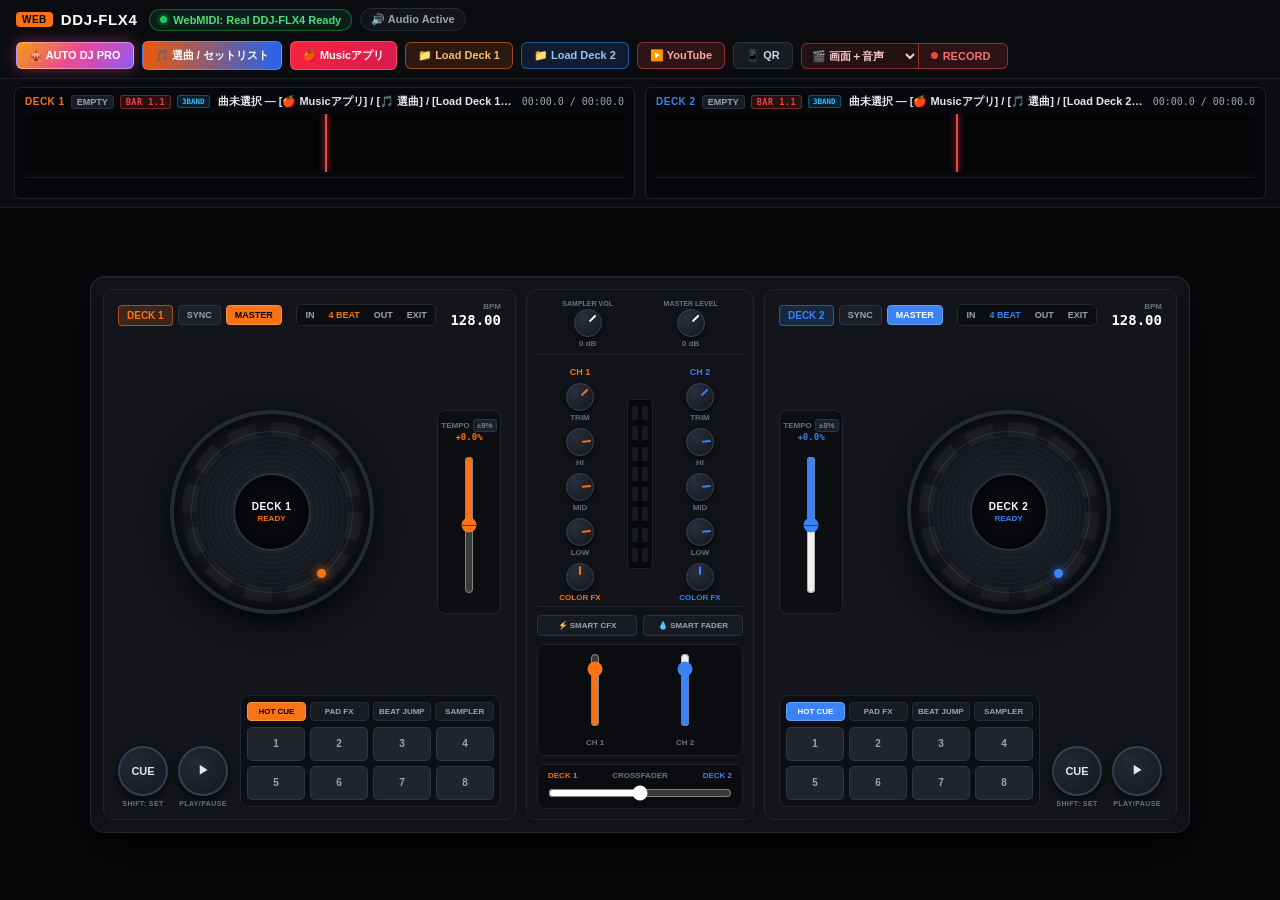
==== index.html @ 40918287 "Initial commit: Pioneer DJ DDJ-FLX4 Web DJ Controller & Auto DJ Pro" ====
<!DOCTYPE html>
<html lang="ja">
<head>
  <meta charset="UTF-8" />
  <meta name="viewport" content="width=device-width, initial-scale=1.0, maximum-scale=1.0, user-scalable=no, viewport-fit=cover" />
  <meta name="apple-mobile-web-app-capable" content="yes" />
  <meta name="mobile-web-app-capable" content="yes" />
  <meta name="apple-mobile-web-app-status-bar-style" content="black-translucent" />
  <meta name="theme-color" content="#090b10" />
  <link rel="manifest" href="manifest.json" />
  <link rel="apple-touch-icon" href="icon-512.svg" />
  <title>DDJ-FLX4 Web DJ Controller</title>
  <link rel="stylesheet" href="styles.css?v=20261102b" />
</head>
<body>
  <!-- Hidden File Inputs for Deck 1, Deck 2 & Auto DJ Playlist (iOS Safari Audio Optimized) -->
  <input type="file" id="directFileDeck1" accept="audio/*,.m4a,.mp3,.wav,.aac,.flac,.aiff,.aif,.ogg" hidden />
  <input type="file" id="directFileDeck2" accept="audio/*,.m4a,.mp3,.wav,.aac,.flac,.aiff,.aif,.ogg" hidden />
  <input type="file" id="autoDjFileInput" multiple accept="audio/*,.m4a,.mp3,.wav,.aac,.flac,.aiff,.aif,.ogg" hidden />

  <!-- ==================== 1. TOP HEADER BAR ==================== -->
  <header class="top-bar">
    <div class="top-left">
      <span class="badge-web">WEB</span>
      <span class="brand-title">DDJ-FLX4</span>
      <button id="btnMidiStatus" class="status-pill midi-pill" title="実機DDJ-FLX4 / WebMIDI接続ステータス">
        <span class="dot-green"></span> WebMIDI: Real DDJ-FLX4 Ready
      </button>
      <button id="btnAudioInit" class="status-pill audio-pill" title="クリックしてWeb Audio出力を有効化">
        🔊 Audio Active
      </button>
    </div>

    <div class="top-right">
      <button id="btnQuickNickyRomero" class="hdr-btn btn-autodj-pro" title="David Guetta @ Tomorrowland 2026 / MITOMI TOKOTO @ ageHa / Nicky Romero @ Tomorrowland 2019 スタイルでAUTO DJ PROを開始！">
        🎪 AUTO DJ PRO
      </button>
      <button id="btnOpenAutoDjModal" class="hdr-btn btn-demo-gradient" title="自由に曲を選んでAUTO DJセットリストを作成・設定">
        🎵 選曲 / セットリスト
      </button>
      <button id="btnOpenIphoneMusicModal" class="hdr-btn btn-apple-music" title="iPhoneのMusicアプリ・同期iTunesライブラリ・Apple Musicから曲を選ぶ">
        🍎 Musicアプリ
      </button>
      <button id="btnDirectFile1" class="hdr-btn btn-load-d1" title="PC・iPhone内の音楽ファイルをDeck 1に読み込む">
        📁 Load Deck 1
      </button>
      <button id="btnDirectFile2" class="hdr-btn btn-load-d2" title="PC・iPhone内の音楽ファイルをDeck 2に読み込む">
        📁 Load Deck 2
      </button>
      <button id="btnOpenYoutubeModal" class="hdr-btn btn-yt" title="YouTube / YouTube Music から検索またはURLで追加">
        ▶️ YouTube
      </button>
      <button id="btnOpenQrModal" class="hdr-btn btn-qr" title="iPhone・iPad・スマホで開くQRコード">
        📱 QR
      </button>
      <div class="rec-control-group" title="録画・録音モード切替（デフォルト: 画面＋音声録画）">
        <select id="selectRecMode" class="rec-mode-select" aria-label="録画モード">
          <option value="screen" selected>🎬 画面＋音声</option>
          <option value="display">🖥️ タブ全体録画</option>
          <option value="audio">🎵 音声のみ</option>
        </select>
        <button id="btnRecMix" class="hdr-btn btn-record" title="DJ画面＋高音質ミックス音声を録画・保存">
          <span class="rec-dot"></span> <span id="recLabel">RECORD</span> <span id="recTimer"></span>
        </button>
      </div>
    </div>
  </header>

  <!-- ==================== AUTO DJ PRO LIVE TELEMETRY BAR ==================== -->
  <section class="autodj-live-bar hidden" id="autoDjLiveBar">
    <div class="autodj-left">
      <span class="autodj-live-badge" id="autoDjLiveBadge">🌟 PRO ALL-STAR AUTO DJ</span>
      <span class="autodj-phase-text" id="autoDjStatusText">🎧 原曲テンポベース＆ビート同期中...</span>
    </div>
    <div class="autodj-center">
      <div class="autodj-progress-wrap">
        <div class="autodj-progress-fill" id="autoDjProgressBar" style="width: 0%"></div>
      </div>
      <span class="autodj-bar-counter" id="autoDjBarCounter">BAR 1.1</span>
    </div>
    <div class="autodj-right">
      <select id="selectAutoDjTempoModeLive" class="autodj-mini-select" title="テンポ制御モード切替">
        <option value="smart_bpm" selected>スマートBPM（緩やか移行）</option>
        <option value="adaptive">原曲速度ベース</option>
        <option value="lock128">128 BPM フェス固定</option>
      </select>
      <select id="selectAutoDjTransBarsLive" class="autodj-mini-select" title="曲間の繋ぎ小節数切替">
        <option value="8" selected>8小節切替</option>
        <option value="4">4小節切替</option>
        <option value="16">16小節ロング</option>
        <option value="0">即座カット</option>
      </select>
      <select id="selectAutoDjStyleLive" class="autodj-mini-select" title="パフォーマンススタイル切替">
        <option value="allstar" selected>🌟 PRO ALL-STAR (Guetta × MITOMI TOKOTO × Nicky)</option>
        <option value="guetta">🎧 David Guetta @ Tomorrowland 2026 (Future Rave・Echoスラム)</option>
        <option value="tokoto">🪩 MITOMI TOKOTO @ ageHa (縦フェーダーカット＆Filter-Echo)</option>
        <option value="nicky">🎪 Nicky Romero @ Tomorrowland 2019 (Bootleg＆ループロール)</option>
        <option value="festival">🔥 FESTIVAL HYPE (ビルドアップ＆ドロップ)</option>
        <option value="club">🎛️ CLUB BASS-SWAP (原曲重視・EQミックス)</option>
        <option value="scratch">💿 TURNTABLIST (スクラッチ＆ホットキュー)</option>
        <option value="smooth">🌊 SMOOTH LOUNGE (ロングブレンド)</option>
      </select>
      <button class="hdr-btn btn-qr" id="btnAutoDjPad5to8Toggle" title="4つ打ち追加ドラム＆パッド効果のON/OFF切替（デフォルトOFF：原曲そのままの音）">
        🔇 4つ打ち追加音: OFF
      </button>
      <button class="hdr-btn btn-apple-music" id="btnAutoDjOpenMusicLive" title="Musicアプリ / iTunesから曲を追加">
        🍎 Music
      </button>
      <button class="hdr-btn btn-load-d1" id="btnAutoDjAddFilesLive" title="自動DJセットリストに音楽ファイルを追加">
        📁 追加
      </button>
      <button class="hdr-btn btn-demo-gradient" id="btnAutoDjForceDrop" title="今すぐTomorrowland流ビルドアップ＆ドロップを発動！">
        ⚡ 今すぐDROP!
      </button>
      <button class="hdr-btn btn-record" id="btnAutoDjStop" title="自動DJモードを停止して手動操作に戻る">
        ⏹ 停止
      </button>
    </div>
  </section>

  <!-- ==================== 2. SIDE-BY-SIDE DUAL WAVEFORM DISPLAY ==================== -->
  <section class="dual-waveform-section">
    <!-- DECK 1 WAVEFORM BOX (ORANGE THEME) -->
    <div class="waveform-card deck1-wave-card">
      <div class="wf-header">
        <div class="wf-left-tags">
          <span class="wf-deck-label d1-color">DECK 1</span>
          <span class="wf-state-badge" id="lcdState1">EMPTY</span>
          <span class="wf-bar-count-badge" id="waveBarCount1" title="小節.拍カウント (Beatgrid)">BAR 1.1</span>
          <span class="wf-freq-badge" title="Rekordbox 3Band周波数カラー波形 (青:低音 / 橙:中音 / 白:高音)">3BAND</span>
        </div>
        <div class="wf-track-title" id="waveTitle1">曲未選択 — [🎵 選曲] / [Load Deck 1] / [YouTube] から曲を選んでください</div>
        <div class="wf-time-info">
          <span id="waveTime1">00:00.0</span> / <span id="waveRemain1">00:00.0</span>
        </div>
      </div>
      <div class="wf-zoom-wrap">
        <canvas id="zoomWave1"></canvas>
        <div class="wf-center-playhead"></div>
      </div>
      <div class="wf-overview-wrap" title="クリックで曲の任意位置にシーク">
        <canvas id="overviewWave1"></canvas>
      </div>
    </div>

    <!-- DECK 2 WAVEFORM BOX (BLUE THEME) -->
    <div class="waveform-card deck2-wave-card">
      <div class="wf-header">
        <div class="wf-left-tags">
          <span class="wf-deck-label d2-color">DECK 2</span>
          <span class="wf-state-badge" id="lcdState2">EMPTY</span>
          <span class="wf-bar-count-badge" id="waveBarCount2" title="小節.拍カウント (Beatgrid)">BAR 1.1</span>
          <span class="wf-freq-badge" title="Rekordbox 3Band周波数カラー波形 (青:低音 / 橙:中音 / 白:高音)">3BAND</span>
        </div>
        <div class="wf-track-title" id="waveTitle2">曲未選択 — [🎵 選曲] / [Load Deck 2] / [YouTube] から曲を選んでください</div>
        <div class="wf-time-info">
          <span id="waveTime2">00:00.0</span> / <span id="waveRemain2">00:00.0</span>
        </div>
      </div>
      <div class="wf-zoom-wrap">
        <canvas id="zoomWave2"></canvas>
        <div class="wf-center-playhead"></div>
      </div>
      <div class="wf-overview-wrap" title="クリックで曲の任意位置にシーク">
        <canvas id="overviewWave2"></canvas>
      </div>
    </div>
  </section>

  <!-- ==================== 3. CENTERED DDJ-FLX4 HARDWARE CONTROLLER ==================== -->
  <main class="workspace-stage">
    <div class="flx4-hardware-unit" id="flx4Console">

      <!-- ==================== DECK 1 (LEFT - ORANGE ACCENT) ==================== -->
      <section class="hw-deck deck-1" id="deckUnit1" data-deck="1">
        <!-- Deck 1 Top Strip -->
        <div class="deck-top-row">
          <div class="deck-top-left">
            <span class="deck-badge d1-badge">DECK 1</span>
            <button class="deck-pill-btn" id="btnSync1" title="BPM・拍をDeck 2に同期 (Eキー)">SYNC</button>
            <button class="deck-pill-btn active-d1" id="btnKeyLock1" title="Master Tempo">MASTER</button>
          </div>

          <div class="loop-group">
            <button class="loop-btn" id="btnLoopIn1">IN</button>
            <button class="loop-btn loop-4b-d1" id="btnLoop4Beat1">4 BEAT</button>
            <button class="loop-btn" id="btnLoopOut1">OUT</button>
            <button class="loop-btn" id="btnLoopExit1">EXIT</button>
          </div>

          <div class="bpm-readout-box">
            <span class="bpm-lbl">BPM</span>
            <span class="bpm-val" id="waveBpm1">124.00</span>
          </div>
        </div>

        <!-- Deck 1 Middle Area: Jog Wheel (Center) + Tempo Slider Box (Right) -->
        <div class="deck-mid-row deck1-mid-layout">
          <div class="jog-container">
            <div class="jog-wheel" id="jogWheel1" data-deck="1">
              <div class="jog-texture-ring"></div>
              <div class="jog-platter" id="jogPlatter1">
                <div class="jog-dot d1-dot"></div>
              </div>
              <div class="jog-center-cap" id="jogCenterCap1" style="cursor:pointer;" title="クリックで中央表示モード切替（BPM / 残り時間 / 小節・拍カウント / ループ拍数）">
                <span class="cap-title" id="jogLcdMode1">DECK 1</span>
                <span class="cap-sub d1-color" id="lcdBpm1">READY</span>
              </div>
            </div>
          </div>

          <div class="tempo-box">
            <div class="tempo-hdr">
              <span>TEMPO</span>
              <button class="tempo-range-mini" id="btnTempoRange1">±<span id="tempoRangeVal1">8</span>%</button>
            </div>
            <div class="tempo-pct d1-color" id="wavePitch1">+0.0%</div>
            <div class="tempo-track-wrap">
              <div class="tempo-center-tick"></div>
              <input type="range" class="tempo-slider d1-slider" id="tempoSlider1" min="-1" max="1" step="0.001" value="0" title="ダブルクリックで0%にリセット" />
            </div>
          </div>
        </div>

        <!-- Deck 1 Bottom Area: Transport Buttons (Left) + 8 Performance Pads (Right) -->
        <div class="deck-bot-row deck1-bot-layout">
          <div class="transport-pair">
            <div class="trans-btn-wrap">
              <button class="circle-trans-btn cue-circle d1-cue" id="btnCue1" title="CUE (Wキー)">CUE</button>
              <span class="trans-sub">SHIFT: SET</span>
            </div>
            <div class="trans-btn-wrap">
              <button class="circle-trans-btn play-circle d1-play" id="btnPlay1" title="PLAY/PAUSE (Q / Spaceキー)">▶</button>
              <span class="trans-sub">PLAY/PAUSE</span>
            </div>
          </div>

          <div class="pads-box">
            <div class="pad-modes-bar" data-deck="1">
              <button class="pad-mode-tab active-d1" data-mode="hotcue" data-deck="1">HOT CUE</button>
              <button class="pad-mode-tab" data-mode="padfx" data-deck="1">PAD FX</button>
              <button class="pad-mode-tab" data-mode="beatjump" data-deck="1">BEAT JUMP</button>
              <button class="pad-mode-tab" data-mode="sampler" data-deck="1">SAMPLER</button>
            </div>
            <div class="pads-grid-8" id="padsGrid1" data-deck="1">
              <button class="hw-pad d1-pad" data-pad="0"><span class="pad-title">1</span><span class="pad-sub"></span></button>
              <button class="hw-pad d1-pad" data-pad="1"><span class="pad-title">2</span><span class="pad-sub"></span></button>
              <button class="hw-pad d1-pad" data-pad="2"><span class="pad-title">3</span><span class="pad-sub"></span></button>
              <button class="hw-pad d1-pad" data-pad="3"><span class="pad-title">4</span><span class="pad-sub"></span></button>
              <button class="hw-pad d1-pad" data-pad="4"><span class="pad-title">5</span><span class="pad-sub"></span></button>
              <button class="hw-pad d1-pad" data-pad="5"><span class="pad-title">6</span><span class="pad-sub"></span></button>
              <button class="hw-pad d1-pad" data-pad="6"><span class="pad-title">7</span><span class="pad-sub"></span></button>
              <button class="hw-pad d1-pad" data-pad="7"><span class="pad-title">8</span><span class="pad-sub"></span></button>
            </div>
          </div>
        </div>
      </section>

      <!-- ==================== CENTER MIXER (DDJ-FLX4) ==================== -->
      <section class="hw-mixer" id="mixerUnit">
        <!-- Top Row: Sampler Vol & Master Level -->
        <div class="mixer-top-knobs">
          <div class="knob-group">
            <span class="knob-top-lbl">SAMPLER VOL</span>
            <div class="rotary-knob white-ptr" id="knobSampler" data-param="sampler" data-min="0" data-max="1.5" data-val="1.0" data-default="1.0"></div>
            <span class="knob-bot-lbl">0 dB</span>
          </div>
          <div class="knob-group">
            <span class="knob-top-lbl">MASTER LEVEL</span>
            <div class="rotary-knob white-ptr" id="knobMaster" data-param="master" data-min="0" data-max="1.5" data-val="1.0" data-default="1.0"></div>
            <span class="knob-bot-lbl">0 dB</span>
          </div>
        </div>

        <!-- Middle EQ & Filter Strips: CH1 | Center VU Meter | CH2 -->
        <div class="mixer-eq-section">
          <!-- CH 1 Knobs (Orange) -->
          <div class="ch-knobs-col">
            <span class="ch-col-title d1-color">CH 1</span>
            <div class="knob-group">
              <div class="rotary-knob d1-ptr" id="knobTrim1" data-param="trim1" data-min="-24" data-max="12" data-val="0" data-default="0"></div>
              <span class="knob-bot-lbl">TRIM</span>
            </div>
            <div class="knob-group">
              <div class="rotary-knob d1-ptr" id="knobHi1" data-param="hi1" data-min="-26" data-max="6" data-val="0" data-default="0"></div>
              <span class="knob-bot-lbl">HI</span>
            </div>
            <div class="knob-group">
              <div class="rotary-knob d1-ptr" id="knobMid1" data-param="mid1" data-min="-26" data-max="6" data-val="0" data-default="0"></div>
              <span class="knob-bot-lbl">MID</span>
            </div>
            <div class="knob-group">
              <div class="rotary-knob d1-ptr" id="knobLow1" data-param="low1" data-min="-26" data-max="6" data-val="0" data-default="0"></div>
              <span class="knob-bot-lbl">LOW</span>
            </div>
            <div class="knob-group">
              <div class="rotary-knob d1-ptr" id="knobCfx1" data-param="cfx1" data-min="-100" data-max="100" data-val="0" data-default="0"></div>
              <span class="knob-bot-lbl d1-color">COLOR FX</span>
            </div>
          </div>

          <!-- Center Dual Vertical Level Meter -->
          <div class="center-vu-wrapper">
            <div class="vu-strip" id="vuCol1">
              <div class="vu-seg red" data-lvl="7"></div>
              <div class="vu-seg orange" data-lvl="6"></div>
              <div class="vu-seg orange" data-lvl="5"></div>
              <div class="vu-seg green" data-lvl="4"></div>
              <div class="vu-seg green" data-lvl="3"></div>
              <div class="vu-seg green" data-lvl="2"></div>
              <div class="vu-seg green" data-lvl="1"></div>
              <div class="vu-seg green" data-lvl="0"></div>
            </div>
            <div class="vu-strip" id="vuCol2">
              <div class="vu-seg red" data-lvl="7"></div>
              <div class="vu-seg orange" data-lvl="6"></div>
              <div class="vu-seg orange" data-lvl="5"></div>
              <div class="vu-seg green" data-lvl="4"></div>
              <div class="vu-seg green" data-lvl="3"></div>
              <div class="vu-seg green" data-lvl="2"></div>
              <div class="vu-seg green" data-lvl="1"></div>
              <div class="vu-seg green" data-lvl="0"></div>
            </div>
          </div>

          <!-- CH 2 Knobs (Blue) -->
          <div class="ch-knobs-col">
            <span class="ch-col-title d2-color">CH 2</span>
            <div class="knob-group">
              <div class="rotary-knob d2-ptr" id="knobTrim2" data-param="trim2" data-min="-24" data-max="12" data-val="0" data-default="0"></div>
              <span class="knob-bot-lbl">TRIM</span>
            </div>
            <div class="knob-group">
              <div class="rotary-knob d2-ptr" id="knobHi2" data-param="hi2" data-min="-26" data-max="6" data-val="0" data-default="0"></div>
              <span class="knob-bot-lbl">HI</span>
            </div>
            <div class="knob-group">
              <div class="rotary-knob d2-ptr" id="knobMid2" data-param="mid2" data-min="-26" data-max="6" data-val="0" data-default="0"></div>
              <span class="knob-bot-lbl">MID</span>
            </div>
            <div class="knob-group">
              <div class="rotary-knob d2-ptr" id="knobLow2" data-param="low2" data-min="-26" data-max="6" data-val="0" data-default="0"></div>
              <span class="knob-bot-lbl">LOW</span>
            </div>
            <div class="knob-group">
              <div class="rotary-knob d2-ptr" id="knobCfx2" data-param="cfx2" data-min="-100" data-max="100" data-val="0" data-default="0"></div>
              <span class="knob-bot-lbl d2-color">COLOR FX</span>
            </div>
          </div>
        </div>

        <!-- Smart Buttons Row: SMART CFX & SMART FADER -->
        <div class="smart-btns-row">
          <button class="smart-toggle-btn" id="btnSmartCfx" title="SMART CFX: COLOR FXノブでフィルターと空間エフェクトを同時制御">
            ⚡ SMART CFX
          </button>
          <button class="smart-toggle-btn" id="btnSmartFader" title="SMART FADER: クロスフェーダー操作だけでBPM同調・低域入れ替えを自動化">
            💧 SMART FADER
          </button>
        </div>

        <!-- Channel Volume Faders Box -->
        <div class="ch-faders-box">
          <div class="v-fader-col">
            <input type="range" class="v-fader d1-v-fader" id="chFader1" min="0" max="1" step="0.005" value="0.85" />
            <span class="v-fader-lbl">CH 1</span>
          </div>
          <div class="v-fader-col">
            <input type="range" class="v-fader d2-v-fader" id="chFader2" min="0" max="1" step="0.005" value="0.85" />
            <span class="v-fader-lbl">CH 2</span>
          </div>
        </div>

        <!-- Crossfader Box -->
        <div class="crossfader-box">
          <div class="xf-labels">
            <span class="d1-color">DECK 1</span>
            <span>CROSSFADER</span>
            <span class="d2-color">DECK 2</span>
          </div>
          <div class="xf-slider-wrap">
            <input type="range" class="xf-slider" id="crossfader" min="-1" max="1" step="0.005" value="0" title="ダブルクリックで中央にリセット" />
          </div>
        </div>
      </section>

      <!-- ==================== DECK 2 (RIGHT - BLUE ACCENT, SYMMETRIC MIRROR LAYOUT) ==================== -->
      <section class="hw-deck deck-2" id="deckUnit2" data-deck="2">
        <!-- Deck 2 Top Strip -->
        <div class="deck-top-row">
          <div class="deck-top-left">
            <span class="deck-badge d2-badge">DECK 2</span>
            <button class="deck-pill-btn" id="btnSync2" title="BPM・拍をDeck 1に同期 (Iキー)">SYNC</button>
            <button class="deck-pill-btn active-d2" id="btnKeyLock2" title="Master Tempo">MASTER</button>
          </div>

          <div class="loop-group">
            <button class="loop-btn" id="btnLoopIn2">IN</button>
            <button class="loop-btn loop-4b-d2" id="btnLoop4Beat2">4 BEAT</button>
            <button class="loop-btn" id="btnLoopOut2">OUT</button>
            <button class="loop-btn" id="btnLoopExit2">EXIT</button>
          </div>

          <div class="bpm-readout-box">
            <span class="bpm-lbl">BPM</span>
            <span class="bpm-val" id="waveBpm2">128.00</span>
          </div>
        </div>

        <!-- Deck 2 Middle Area: Tempo Slider Box (Left) + Jog Wheel (Center/Right) -->
        <div class="deck-mid-row deck2-mid-layout">
          <div class="tempo-box">
            <div class="tempo-hdr">
              <span>TEMPO</span>
              <button class="tempo-range-mini" id="btnTempoRange2">±<span id="tempoRangeVal2">8</span>%</button>
            </div>
            <div class="tempo-pct d2-color" id="wavePitch2">+0.0%</div>
            <div class="tempo-track-wrap">
              <div class="tempo-center-tick"></div>
              <input type="range" class="tempo-slider d2-slider" id="tempoSlider2" min="-1" max="1" step="0.001" value="0" title="ダブルクリックで0%にリセット" />
            </div>
          </div>

          <div class="jog-container">
            <div class="jog-wheel" id="jogWheel2" data-deck="2">
              <div class="jog-texture-ring"></div>
              <div class="jog-platter" id="jogPlatter2">
                <div class="jog-dot d2-dot"></div>
              </div>
              <div class="jog-center-cap" id="jogCenterCap2" style="cursor:pointer;" title="クリックで中央表示モード切替（BPM / 残り時間 / 小節・拍カウント / ループ拍数）">
                <span class="cap-title" id="jogLcdMode2">DECK 2</span>
                <span class="cap-sub d2-color" id="lcdBpm2">READY</span>
              </div>
            </div>
          </div>
        </div>

        <!-- Deck 2 Bottom Area: 8 Performance Pads (Left) + Transport Buttons (Right) -->
        <div class="deck-bot-row deck2-bot-layout">
          <div class="pads-box">
            <div class="pad-modes-bar" data-deck="2">
              <button class="pad-mode-tab active-d2" data-mode="hotcue" data-deck="2">HOT CUE</button>
              <button class="pad-mode-tab" data-mode="padfx" data-deck="2">PAD FX</button>
              <button class="pad-mode-tab" data-mode="beatjump" data-deck="2">BEAT JUMP</button>
              <button class="pad-mode-tab" data-mode="sampler" data-deck="2">SAMPLER</button>
            </div>
            <div class="pads-grid-8" id="padsGrid2" data-deck="2">
              <button class="hw-pad d2-pad" data-pad="0"><span class="pad-title">1</span><span class="pad-sub"></span></button>
              <button class="hw-pad d2-pad" data-pad="1"><span class="pad-title">2</span><span class="pad-sub"></span></button>
              <button class="hw-pad d2-pad" data-pad="2"><span class="pad-title">3</span><span class="pad-sub"></span></button>
              <button class="hw-pad d2-pad" data-pad="3"><span class="pad-title">4</span><span class="pad-sub"></span></button>
              <button class="hw-pad d2-pad" data-pad="4"><span class="pad-title">5</span><span class="pad-sub"></span></button>
              <button class="hw-pad d2-pad" data-pad="5"><span class="pad-title">6</span><span class="pad-sub"></span></button>
              <button class="hw-pad d2-pad" data-pad="6"><span class="pad-title">7</span><span class="pad-sub"></span></button>
              <button class="hw-pad d2-pad" data-pad="7"><span class="pad-title">8</span><span class="pad-sub"></span></button>
            </div>
          </div>

          <div class="transport-pair">
            <div class="trans-btn-wrap">
              <button class="circle-trans-btn cue-circle d2-cue" id="btnCue2" title="CUE (Oキー)">CUE</button>
              <span class="trans-sub">SHIFT: SET</span>
            </div>
            <div class="trans-btn-wrap">
              <button class="circle-trans-btn play-circle d2-play" id="btnPlay2" title="PLAY/PAUSE (Pキー)">▶</button>
              <span class="trans-sub">PLAY/PAUSE</span>
            </div>
          </div>
        </div>
      </section>

    </div>
  </main>

  <!-- ==================== MODAL: YOUTUBE & TRACK LIBRARY LOADER ==================== -->
  <div class="modal-backdrop hidden" id="youtubeModal">
    <div class="modal-card wide-modal">
      <div class="modal-header">
        <h2>▶️ YouTube / YouTube Music 音源抽出 & 選曲ライブラリ</h2>
        <button class="modal-close" id="btnCloseYoutubeModal">✕</button>
      </div>
      <div class="modal-body">
        <div class="yt-search-bar">
          <input type="text" id="inputYoutubeQuery" placeholder="YouTube / YouTube Music の曲名・アーティスト名 または URLを入力..." />
          <button class="hdr-btn btn-demo-gradient" id="btnYoutubeSearch">🔍 検索</button>
          <button class="hdr-btn btn-autodj-pro" id="btnYtDirectQueue" title="URLまたは検索ワードの1曲目を直接Auto DJへ追加">➕ 即Auto DJへ</button>
          <button class="hdr-btn btn-load-d1" id="btnYtDirectD1" title="URLまたは検索ワードの1曲目を直接Deck 1へ読込">⚡ Deck 1へ</button>
          <button class="hdr-btn btn-load-d2" id="btnYtDirectD2" title="URLまたは検索ワードの1曲目を直接Deck 2へ読込">⚡ Deck 2へ</button>
        </div>
        <div class="yt-trim-bar">
          <span>切り抜き範囲 (任意):</span>
          <input type="text" id="inputYtStart" placeholder="開始 00:00" class="time-in" />
          <span>〜</span>
          <input type="text" id="inputYtEnd" placeholder="終了 03:30" class="time-in" />
        </div>

        <div id="ytJobBox" class="yt-job-status hidden">
          <span id="ytJobText">YouTubeから抽出中...</span>
          <div class="yt-prog-track"><div class="yt-prog-fill" id="ytJobBar" style="width:0%"></div></div>
          <span id="ytJobPct">0%</span>
        </div>

        <div class="yt-results-list" id="ytResultsGrid"></div>

        <div style="display:flex;justify-content:space-between;align-items:center;margin:14px 0 8px;">
          <h3 style="margin:0;font-size:13px;color:#9ca3af;">🎵 保存済みトラック履歴（自由に選んでデッキやAuto DJへ追加できます）</h3>
          <button class="hdr-btn btn-record" id="btnClearLibModal" style="padding:3px 8px;font-size:10px;">🗑️ 保存履歴をすべて削除</button>
        </div>
        <div class="lib-table-wrap">
          <table class="lib-table">
            <thead>
              <tr>
                <th>選曲 / 追加</th>
                <th>タイトル</th>
                <th>アーティスト</th>
                <th>BPM</th>
                <th>長さ</th>
                <th style="width:55px;">削除</th>
              </tr>
            </thead>
            <tbody id="trackTableBody"></tbody>
          </table>
        </div>
      </div>
    </div>
  </div>

  <!-- ==================== MODAL: iPad / SMARTPHONE QR CODE ==================== -->
  <div class="modal-backdrop hidden" id="qrModal">
    <div class="modal-card">
      <div class="modal-header">
        <h2>📱 iPad・スマートフォンで開く</h2>
        <button class="modal-close" id="btnCloseQrModal">✕</button>
      </div>
      <div class="modal-body qr-modal-grid">
        <div class="qr-card">
          <h3>🏠 同じWi-Fi内で接続</h3>
          <p>PCと同じWi-FiのiPad・スマホで読み取ってください</p>
          <div class="qr-img-box"><img id="imgLanQr" alt="LAN QR Code" /></div>
          <a id="linkLanUrl" href="#" target="_blank" class="qr-url-link">http://192.168.x.x:8090</a>
        </div>
        <div class="qr-card">
          <h3>🌐 外出先・別回線で接続 (Cloudflare Tunnel)</h3>
          <p>HTTPS経由でどこからでもアクセスできます</p>
          <div class="qr-img-box" id="boxTunnelQr">
            <button class="hdr-btn btn-demo-gradient" id="btnStartTunnel">🚀 URLを発行</button>
          </div>
          <a id="linkTunnelUrl" href="#" target="_blank" class="qr-url-link">未起動</a>
        </div>
      </div>
    </div>
  </div>

  <!-- ==================== MODAL: AUTO DJ PRO SETUP & PERFORMANCE ==================== -->
  <div class="modal-backdrop hidden" id="autoDjModal">
    <div class="modal-card wide-modal">
      <div class="modal-header">
        <h2>🎪 AUTO DJ PRO — Guetta TML 2026 × MITOMI TOKOTO ageHa × Nicky Romero TML 2019</h2>
        <button class="modal-close" id="btnCloseAutoDjModal">✕</button>
      </div>
      <div class="modal-body autodj-modal-body">
        <div class="autodj-hero-box">
          <div class="autodj-hero-info">
            <h3>🎵 原曲速度ベース × 世界トップDJ 3大プレイ方式（Guetta・MITOMI TOKOTO・Nicky Romero）搭載！</h3>
            <p>
              各曲の本来のテンポ（原曲BPM・<code>+0.0%</code>）をベースに再生し、ミックス区間のみ <code>MASTER TEMPO</code> で滑らかに速度同調。<strong>David Guetta (Tomorrowland 2026 Future Rave・3/4拍Echo-Freezeスラム)</strong>、<strong>MITOMI TOKOTO (ageHa 縦フェーダー調合・Filter+Echo引き＆カットイン)</strong>、<strong>Nicky Romero (Tomorrowland 2019 Bootleg＆ループロール)</strong> を自動展開または個別選択できます。
            </p>
          </div>
          <div class="autodj-file-btns">
            <button class="hdr-btn btn-apple-music large-cta" id="btnAutoDjOpenIphoneMusic">
              🍎 iPhone Musicアプリ / iTunesから曲を選ぶ
            </button>
            <button class="hdr-btn btn-autodj-pro large-cta" id="btnAutoDjSelectFiles">
              📂 PC・iPhoneファイルから曲を選択 (複数可)
            </button>
            <button class="hdr-btn btn-yt" id="btnAutoDjOpenYt">
              ▶️ YouTube / YT Music から検索・追加
            </button>
          </div>
        </div>

        <div class="autodj-settings-grid">
          <div class="autodj-setting-item">
            <label>テンポ（速度）コントロール方式</label>
            <select id="selectAutoDjTempoMode">
              <option value="smart_bpm" selected>スマートBPM（推奨：原曲速度ベース・急激なBPM変化を抑制＆ハーフテンポ対応）</option>
              <option value="adaptive">原曲速度ベース＋必要時のみ自動変速（通常は原曲1.0x速度・曲間ミックス時のみ滑らか同期）</option>
              <option value="lock128">128.0 BPM フェス固定（全曲を128 BPMに統一）</option>
            </select>
          </div>
          <div class="autodj-setting-item">
            <label>パフォーマンス・スタイル</label>
            <select id="selectAutoDjStyle">
              <option value="allstar" selected>PRO ALL-STAR（David Guetta TML26 ➔ MITOMI TOKOTO ageHa ➔ Nicky Romero TML19 を自動展開！）</option>
              <option value="guetta">David Guetta @ Tomorrowland 2026（Future Rave / Afro-Tech・アカペラ重ね・3/4拍Echo-Freezeスラムドロップ）</option>
              <option value="tokoto">MITOMI TOKOTO @ ageHa（Pioneer DJM縦フェーダー調合・Filter+1/2拍Echo引き・リズミック縦カットイン＆重低音ドロップ）</option>
              <option value="nicky">Nicky Romero @ Tomorrowland 2019（Bootleg重ね＋CDJループロール＋1拍スポットライト＋ドロップ）</option>
              <option value="festival">FESTIVAL HYPE (ループロール＋フィルタービルドアップ＋ドロップ)</option>
              <option value="club">CLUB BASS-SWAP (原曲ドラム重視・3バンドEQベーススワップ)</option>
              <option value="scratch">TURNTABLIST (スクラッチ＋ホットキュー＋ビートジャグリング)</option>
              <option value="smooth">SMOOTH LOUNGE (ディープEQロングブレンド＋空間エコー)</option>
            </select>
          </div>
          <div class="autodj-setting-item">
            <label>1曲あたりの再生尺＆トランジション周期（構成モード）</label>
            <select id="selectAutoDjCycleBars">
              <option value="club" selected>Club Dancefloor（推奨：ドロップ／サビ16〜32小節をしっかり踊らせる2〜3分構成・64〜80小節）</option>
              <option value="radio">Radio Edit（1分未満のショートダイジェスト・32小節ハイライト）</option>
              <option value="extended">Extended Mix（フル尺近くまでじっくり展開・96小節〜）</option>
              <option value="64">2番サビ・ロング展開（64小節 / 約2分強）</option>
              <option value="16">クイック・ハイライト展開（16小節 / 約30秒ショートミックス）</option>
            </select>
          </div>
          <div class="autodj-setting-item">
            <label>トランジションの長さ（曲間の繋ぎ小節数）</label>
            <select id="selectAutoDjTransitionBars">
              <option value="8" selected>8小節（約16秒：プロDJ標準・サビ終わりの美しい移行）</option>
              <option value="4">4小節（約8秒：タイトでスピーディな移行）</option>
              <option value="16">16小節（約32秒：ロングミックス・フェス向け展開）</option>
              <option value="0">0小節（即座にカットイン・ブレイク切り替え）</option>
            </select>
          </div>
          <div class="autodj-setting-item">
            <label>低域EQ制御＆セリフ被り防止（アイソレーター・Phrase Sync）</label>
            <select id="selectAutoDjEqMode">
              <option value="low_swap" selected>完全LOWスワップ＋セリフ被り防止ON（低音ぶつかりゼロ・1拍エコーフリーズ飛ばし）</option>
              <option value="quick_cut">クイックLOWカット（ドロップ直前で瞬間的に低音を切り替え）</option>
              <option value="stem_blend">ステム調合（中高音ボーカル重ね＋ベース抜き差し）</option>
            </select>
          </div>
          <div class="autodj-setting-item">
            <label>曲の繋ぎ位置＆マッシュアップ方式</label>
            <select id="selectAutoDjMixInStrategy">
              <option value="smart_mashup" selected>スマート・マッシュアップ＆ライブレイヤリング（推奨：歌詞・リズム考慮のビルドアップ重ね ➔ ドロップ着地）</option>
              <option value="drop_direct">サビ・ドロップ直結（前曲から次曲のサビ／ドロップへ即座にアタック）</option>
              <option value="buildup_layer">ビルドアップ・レイヤリング（次曲のビルドアップを前曲のリズム上に重ねて展開）</option>
              <option value="phrase_intro">Aメロ・歌い出し（イントロを飛ばして歌い出しから再生）</option>
              <option value="full_intro">曲頭から（0:00のイントロから再生）</option>
            </select>
          </div>
          <div class="autodj-setting-item">
            <label>4つ打ち追加音＆パッド効果（デフォルトOFF：原曲のみ）</label>
            <select id="selectAutoDjPad5to8Fx">
              <option value="off" selected>OFF（デフォルト：4つ打ち追加音なし・原曲本来の音のみでプロDJミックス）</option>
              <option value="kick">4つ打ちキックのみ ON（PAD 1〜4：原曲に4つ打ちキックを追加・PAD 5〜8はOFF）</option>
              <option value="full">フルEDMドラム ON（PAD 1〜8：4つ打ちキック＋裏拍ハイハット・スネアロール追加）</option>
            </select>
          </div>
        </div>

        <div class="autodj-playlist-section">
          <div class="autodj-playlist-hdr">
            <span>AUTO DJ セットリスト（選んだ順番通りに演奏されます）</span>
            <div style="display:flex;gap:6px;align-items:center;flex-wrap:wrap;">
              <button class="hdr-btn btn-demo-gradient" id="btnSortSmartBpm" title="BPMの急激な段差を解消し、緩やかなテンポ推移（山谷カーブ）に自動整列します">BPMスマート整列</button>
              <button class="hdr-btn btn-load-d2" id="btnSortDisneyStory" title="ヴィランズ・ワールド ➔ パレード ➔ アンセム（ジャンボリミッキー等）の物語構成順に自動整列します">テーマ別ストーリー整列</button>
              <span id="autoDjTrackCount" style="color:#f97316;font-weight:800;margin-left:4px;">0曲 選択中</span>
              <button class="hdr-btn btn-record" id="btnClearAutoDjQueue" style="padding:2px 8px;font-size:10px;">空にする</button>
            </div>
          </div>
          <div class="lib-table-wrap">
            <table class="lib-table">
              <thead>
                <tr>
                  <th style="width:45px;">順番</th>
                  <th>タイトル</th>
                  <th>ソース</th>
                  <th style="width:95px;">原曲BPM</th>
                  <th style="width:65px;">長さ</th>
                  <th style="width:185px;">手動読込 / 並替 / 除外</th>
                </tr>
              </thead>
              <tbody id="autoDjPlaylistBody"></tbody>
            </table>
          </div>
        </div>

        <div class="autodj-playlist-section" id="savedLibrarySection" style="margin-top:10px;">
          <div class="autodj-playlist-hdr">
            <span>📚 保存済みダウンロード曲から選んで追加（クリックでセットリストに追加）</span>
            <div style="display:flex;gap:8px;align-items:center;">
              <button class="hdr-btn btn-load-d1" id="btnAddAllSavedToQueue" style="padding:2px 8px;font-size:10px;">➕ 全曲をセットリストへ追加</button>
              <button class="hdr-btn btn-record" id="btnClearSavedLibrary" style="padding:2px 8px;font-size:10px;">🗑️ 保存履歴を全削除</button>
            </div>
          </div>
          <div class="lib-table-wrap" style="max-height:135px;">
            <table class="lib-table">
              <tbody id="savedLibraryBody"></tbody>
            </table>
          </div>
        </div>

        <div class="autodj-modal-footer" style="display:flex;gap:10px;flex-wrap:wrap;justify-content:center;">
          <button class="hdr-btn btn-qr" id="btnUseManualMode" style="padding:11px 18px;font-size:13px;font-weight:800;">
            🎛️ 手動DJモードでプレイ（自分でミックス）
          </button>
          <button class="hdr-btn btn-autodj-start-giant" id="btnStartAutoDjNow">
            🎪 選んだセットリストで AUTO DJ PRO パフォーマンス開始！
          </button>
        </div>
      </div>
    </div>
  </div>

  <!-- ==================== MODAL: iPhone MUSIC APP / iTUNES / APPLE MUSIC PICKER ==================== -->
  <div class="modal-backdrop hidden" id="iphoneMusicModal">
    <div class="modal-card wide-modal">
      <div class="modal-header">
        <h2>🍎 iPhone「ミュージック」アプリ / iTunes ライブラリ選曲</h2>
        <button class="modal-close" id="btnCloseIphoneMusicModal">✕</button>
      </div>
      <div class="modal-body">
        <div class="music-tabs-bar">
          <button class="music-tab-btn active" data-mtab="local">
            🎵 Musicライブラリ (<span id="musicLocalTotalBadge">読込中</span>)
          </button>
          <button class="music-tab-btn" data-mtab="apple">
            🍎 iPhone Music共有リンク / Apple Music検索
          </button>
          <button class="music-tab-btn" data-mtab="shortcut">
            📲 iPhone本体「ミュージック」選択画面から送る
          </button>
        </div>

        <!-- TAB 1: SYNCED iTUNES / MUSIC LIBRARY -->
        <div class="music-pane" id="musicPane_local">
          <div class="music-filter-bar">
            <input type="text" id="inputMusicLocalSearch" placeholder="🔍 曲名・アーティスト名・アルバム名で検索 (iPhone同期 / iTunesライブラリ)..." />
            <select id="selectMusicLocalArtist">
              <option value="">すべてのアーティスト</option>
            </select>
            <button class="hdr-btn btn-autodj-pro" id="btnMusicAddShownToQueue" title="表示中の曲をまとめてAuto DJセットリストへ追加">
              ➕ 表示中をまとめてAuto DJへ
            </button>
            <button class="hdr-btn btn-qr" id="btnMusicRefreshLocal" title="Musicフォルダを再スキャン">🔄</button>
          </div>
          <div style="font-size:11px;color:#9ca3af;margin-bottom:6px;" id="musicLocalSummary">
            iTunes / Music フォルダ内の曲をiPhone・PCどちらからでもワンタップで直接選曲・再生できます。
          </div>
          <div class="lib-table-wrap" style="max-height:310px;">
            <table class="lib-table">
              <thead>
                <tr>
                  <th style="width:185px;">選曲 / デッキ読込</th>
                  <th>曲名</th>
                  <th>アーティスト</th>
                  <th>アルバム</th>
                </tr>
              </thead>
              <tbody id="musicLocalTableBody"></tbody>
            </table>
          </div>
        </div>

        <!-- TAB 2: iPhone APPLE MUSIC SHARE URL & CATALOG SEARCH -->
        <div class="music-pane hidden" id="musicPane_apple">
          <div class="apple-share-box">
            <h4>📱 iPhone「ミュージック」アプリの曲・プレイリストをそのまま追加</h4>
            <div style="font-size:11px;color:#d1d5db;margin-bottom:8px;">
              iPhoneの<strong>「ミュージック」</strong>アプリで曲やプレイリストの <strong>「…」➔「共有」➔「コピー」</strong> を押してから、下の<strong>「📋 貼り付けて追加」</strong>をタップしてください（ライブラリに同期済みの曲は瞬時に直接読込、ストリーミング曲も自動取得します）。
            </div>
            <div class="yt-search-bar" style="margin-bottom:0;">
              <input type="text" id="inputAppleShareUrl" placeholder="https://music.apple.com/... (単曲・アルバム・プレイリストURL または 曲名)" />
              <button class="hdr-btn btn-apple-music" id="btnPasteAppleUrl">📋 貼り付けて追加</button>
              <button class="hdr-btn btn-autodj-pro" id="btnResolveAppleUrl">➕ Auto DJへ追加</button>
            </div>
          </div>

          <div class="yt-search-bar">
            <input type="text" id="inputAppleCatalogSearch" placeholder="🍎 Apple Music カタログから曲名・アーティスト名で検索..." />
            <button class="hdr-btn btn-apple-music" id="btnAppleCatalogSearch">🔍 Apple Music検索</button>
          </div>

          <div id="appleMusicStatusBox" class="yt-job-status hidden">
            <span id="appleMusicStatusText">Apple Music曲を準備中...</span>
          </div>

          <div class="yt-results-list" id="appleCatalogResultsGrid" style="max-height:250px;"></div>
        </div>

        <!-- TAB 3: NATIVE iPhone SHORTCUTS BRIDGE & DIRECT AUDIO FILE PICKER -->
        <div class="music-pane hidden" id="musicPane_shortcut">
          <div class="shortcut-guide-card">
            <h3 style="margin:0 0 8px;color:#fda4af;font-size:14px;">📲 iPhone本体のネイティブ「ミュージック」選択画面を使う方法</h3>
            <p style="margin:0 0 8px;">
              iOSのセキュリティ仕様上、Safari標準のファイル選択は「ファイル」アプリを開きます。iPhone純正の<strong>「ミュージック」アプリの曲選択画面（プレイリスト・全曲一覧）</strong>を直接開いて複数曲を選ぶには、以下のいずれかをご利用いただけます：
            </p>
            <div style="display:flex;gap:8px;flex-wrap:wrap;margin:10px 0;">
              <button class="hdr-btn btn-autodj-pro large-cta" id="btnIphoneDirectAudioFiles">
                📂 iPhone「ファイル / iCloud」内の音源 (.m4a / .mp3) を複数選択
              </button>
            </div>
            <hr style="border:none;border-top:1px solid #242936;margin:10px 0;" />
            <strong>⚡ ワンタップでiPhone「ミュージック」ピッカーを開くショートカット設定（初回30秒のみ）：</strong>
            <ol style="margin:6px 0 8px 18px;padding:0;">
              <li>iPhoneの標準<strong>「ショートカット」</strong>アプリを開き、右上の<strong>「＋」</strong>をタップ</li>
              <li>アクション<strong>「ミュージックを選択」</strong>を追加（「複数選択」をONにすると何曲でも一括選択可能！）</li>
              <li>アクション<strong>「URLを開く」</strong>を追加し、以下のURLの末尾にマジック変数<strong>「選択したミュージック（タイトル）」</strong>を繋げます：</li>
            </ol>
            <code class="shortcut-url-code" id="shortcutBridgeUrlDisplay">http://127.0.0.1:8090/?iphone_music=</code>
            <button class="hdr-btn btn-load-d2" id="btnCopyShortcutUrl" style="padding:4px 10px;font-size:11px;">📋 連携ベースURLをコピー</button>
            <span id="copyShortcutUrlMsg" style="font-size:11px;color:#34d399;margin-left:8px;"></span>
          </div>
        </div>
      </div>
    </div>
  </div>

  <!-- ==================== MODAL: RECORDING PREVIEW & SAVE ==================== -->
  <div class="modal-backdrop hidden" id="recResultModal">
    <div class="modal-card rec-result-card">
      <div class="modal-header">
        <h2 id="recResultTitle">画面＋音声の録画が完了しました</h2>
        <button class="modal-close" id="btnCloseRecResultModal">✕</button>
      </div>
      <div class="modal-body rec-result-body">
        <div class="rec-preview-wrap" id="recPreviewContainer"></div>
        <div class="rec-result-meta" id="recResultMeta"></div>
        <div class="rec-result-actions">
          <a class="hdr-btn btn-autodj-pro large-cta" id="btnRecDownloadLink" href="#" download="DDJ_FLX4_Video.mp4">
            ファイルを保存 (ダウンロード)
          </a>
          <button class="hdr-btn btn-apple-music large-cta hidden" id="btnRecShareSave">
            写真アプリ / ファイルへ保存 (共有)
          </button>
          <button class="hdr-btn btn-qr large-cta" id="btnRecDoneClose">
            閉じる
          </button>
        </div>
      </div>
    </div>
  </div>

  <script src="audio_engine.js?v=20261102d"></script>
  <script src="ui_controller.js?v=20261102d"></script>
</body>
</html>
---- styles.css ----
:root {
  --bg-page: #07080a;
  --bg-unit: #111216;
  --bg-deck: #13151a;
  --bg-mixer: #111318;
  --bg-inset: #0b0c0f;
  --border-subtle: #22252e;
  --border-mid: #2e323d;
  --text-main: #f3f4f6;
  --text-dim: #9ca3af;
  --d1-orange: #f97316;
  --d1-orange-glow: rgba(249, 115, 22, 0.35);
  --d2-blue: #3b82f6;
  --d2-blue-glow: rgba(59, 130, 246, 0.35);
  --rec-red: #ef4444;
  --midi-green: #22c55e;
}

* {
  box-sizing: border-box;
  margin: 0;
  padding: 0;
  user-select: none;
  -webkit-user-select: none;
}

html, body {
  width: 100%;
  min-height: 100vh;
  background: var(--bg-page);
  color: var(--text-main);
  font-family: 'Inter', 'Segoe UI', -apple-system, BlinkMacSystemFont, Roboto, sans-serif;
  display: flex;
  flex-direction: column;
  overflow-x: hidden;
}

.d1-color { color: var(--d1-orange) !important; }
.d2-color { color: var(--d2-blue) !important; }

/* ==================== 1. TOP HEADER BAR ==================== */
.top-bar {
  display: flex;
  align-items: center;
  justify-content: space-between;
  padding: 8px 16px;
  background: #0b0c10;
  border-bottom: 1px solid #1b1e26;
  gap: 10px;
  flex-wrap: wrap;
}

.top-left, .top-right {
  display: flex;
  align-items: center;
  gap: 8px;
  flex-wrap: wrap;
}

.badge-web {
  background: var(--d1-orange);
  color: #000;
  font-size: 10px;
  font-weight: 900;
  padding: 2px 6px;
  border-radius: 4px;
  letter-spacing: 0.5px;
}

.brand-title {
  font-size: 15px;
  font-weight: 900;
  letter-spacing: 0.6px;
  color: #ffffff;
  margin-right: 4px;
}

.status-pill {
  background: rgba(255, 255, 255, 0.03);
  border: 1px solid #262a34;
  color: var(--text-dim);
  font-size: 11px;
  font-weight: 600;
  padding: 4px 10px;
  border-radius: 999px;
  display: inline-flex;
  align-items: center;
  gap: 6px;
  cursor: pointer;
}

.midi-pill {
  background: rgba(34, 197, 94, 0.1);
  border-color: rgba(34, 197, 94, 0.4);
  color: #4ade80;
}

.dot-green {
  width: 7px;
  height: 7px;
  border-radius: 50%;
  background: var(--midi-green);
  box-shadow: 0 0 6px var(--midi-green);
}

.hdr-btn {
  font-size: 11px;
  font-weight: 700;
  padding: 6px 12px;
  border-radius: 6px;
  cursor: pointer;
  display: inline-flex;
  align-items: center;
  gap: 5px;
  transition: all 0.15s;
}

.btn-demo-gradient {
  background: linear-gradient(90deg, #ea580c 0%, #2563eb 100%);
  border: 1px solid rgba(255, 255, 255, 0.2);
  color: #fff;
}

.btn-autodj-pro {
  background: linear-gradient(135deg, #f59e0b 0%, #ec4899 50%, #8b5cf6 100%);
  border: 1px solid rgba(255, 255, 255, 0.35);
  color: #ffffff;
  font-weight: 900;
  box-shadow: 0 0 14px rgba(236, 72, 153, 0.45);
}

.btn-autodj-pro:hover {
  filter: brightness(1.15);
  transform: translateY(-1px);
}

.btn-autodj-pro.active-running {
  animation: autodj-glow 1.2s infinite alternate;
}

@keyframes autodj-glow {
  from { box-shadow: 0 0 10px rgba(245, 158, 11, 0.6); }
  to { box-shadow: 0 0 22px rgba(236, 72, 153, 0.95); }
}

/* ==================== AUTO DJ PRO LIVE TELEMETRY BAR ==================== */
.autodj-live-bar {
  display: flex;
  align-items: center;
  justify-content: space-between;
  padding: 6px 16px;
  background: linear-gradient(90deg, rgba(249, 115, 22, 0.16) 0%, rgba(139, 92, 246, 0.18) 50%, rgba(59, 130, 246, 0.16) 100%);
  border-bottom: 1px solid rgba(236, 72, 153, 0.45);
  gap: 12px;
  flex-wrap: wrap;
}

.autodj-left, .autodj-center, .autodj-right {
  display: flex;
  align-items: center;
  gap: 8px;
}

.autodj-live-badge {
  background: linear-gradient(90deg, #f97316, #ec4899);
  color: #fff;
  font-size: 10px;
  font-weight: 900;
  padding: 3px 8px;
  border-radius: 999px;
  letter-spacing: 0.5px;
}

.autodj-phase-text {
  font-size: 12px;
  font-weight: 800;
  color: #fde047;
  font-family: 'Segoe UI', sans-serif;
}

.autodj-progress-wrap {
  width: 150px;
  height: 7px;
  background: #181b24;
  border: 1px solid #32394a;
  border-radius: 999px;
  overflow: hidden;
}

.autodj-progress-fill {
  height: 100%;
  background: linear-gradient(90deg, #f97316, #ec4899, #3b82f6);
  transition: width 0.1s linear;
}

.autodj-bar-counter {
  font-family: 'Consolas', monospace;
  font-size: 11px;
  font-weight: 900;
  color: #fff;
  background: #14171f;
  border: 1px solid #2e3444;
  padding: 2px 7px;
  border-radius: 4px;
}

.autodj-mini-select {
  background: #12151e;
  border: 1px solid #363e52;
  color: #fff;
  font-size: 11px;
  font-weight: 700;
  padding: 4px 8px;
  border-radius: 5px;
}

/* Auto DJ Modal Styles */
.autodj-modal-body {
  display: flex;
  flex-direction: column;
  gap: 14px;
}

.autodj-hero-box {
  background: linear-gradient(135deg, rgba(249, 115, 22, 0.12), rgba(139, 92, 246, 0.12));
  border: 1px solid rgba(249, 115, 22, 0.4);
  border-radius: 10px;
  padding: 14px;
  display: flex;
  flex-direction: column;
  gap: 12px;
}

.autodj-hero-info h3 {
  font-size: 14px;
  color: #fff;
  margin-bottom: 5px;
}

.autodj-hero-info p {
  font-size: 11px;
  color: #d1d5db;
  line-height: 1.5;
}

.autodj-file-btns {
  display: flex;
  gap: 10px;
  flex-wrap: wrap;
}

.large-cta {
  padding: 9px 16px;
  font-size: 12px;
}

.autodj-settings-grid {
  display: grid;
  grid-template-columns: 1fr 1fr;
  gap: 12px;
}

.autodj-setting-item {
  background: #0d0f14;
  border: 1px solid #242936;
  border-radius: 8px;
  padding: 10px;
  display: flex;
  flex-direction: column;
  gap: 6px;
}

.autodj-setting-item label {
  font-size: 11px;
  font-weight: 800;
  color: #9ca3af;
}

.autodj-setting-item select {
  background: #161a24;
  border: 1px solid #32394a;
  color: #fff;
  padding: 7px 10px;
  border-radius: 6px;
  font-size: 12px;
  font-weight: 700;
}

.autodj-playlist-hdr {
  display: flex;
  justify-content: space-between;
  font-size: 12px;
  font-weight: 800;
  margin-bottom: 6px;
}

.autodj-modal-footer {
  display: flex;
  justify-content: center;
  padding-top: 4px;
}

.btn-autodj-start-giant {
  width: 100%;
  justify-content: center;
  padding: 12px 20px;
  font-size: 14px;
  font-weight: 900;
  background: linear-gradient(90deg, #f97316 0%, #ec4899 50%, #3b82f6 100%);
  border: 1px solid rgba(255,255,255,0.4);
  color: #fff;
  border-radius: 8px;
  box-shadow: 0 6px 24px rgba(236, 72, 153, 0.5);
}

.btn-autodj-start-giant:hover {
  filter: brightness(1.12);
}

.btn-demo-gradient:hover {
  filter: brightness(1.12);
}

.btn-load-d1 {
  background: rgba(249, 115, 22, 0.14);
  border: 1px solid rgba(249, 115, 22, 0.55);
  color: #fdba74;
}

.btn-load-d1:hover {
  background: rgba(249, 115, 22, 0.28);
  color: #fff;
}

.btn-load-d2 {
  background: rgba(59, 130, 246, 0.14);
  border: 1px solid rgba(59, 130, 246, 0.55);
  color: #93c5fd;
}

.btn-load-d2:hover {
  background: rgba(59, 130, 246, 0.28);
  color: #fff;
}

.btn-yt {
  background: rgba(239, 68, 68, 0.15);
  border: 1px solid rgba(239, 68, 68, 0.55);
  color: #fca5a5;
}

.btn-yt:hover {
  background: rgba(239, 68, 68, 0.3);
  color: #fff;
}

.btn-qr {
  background: #181b22;
  border: 1px solid #2e3340;
  color: #d1d5db;
}

.rec-control-group {
  display: inline-flex;
  align-items: center;
  gap: 0;
  border-radius: 6px;
}

.rec-mode-select {
  background: rgba(239, 68, 68, 0.10);
  border: 1px solid rgba(239, 68, 68, 0.5);
  border-right: none;
  color: #fecaca;
  font-size: 11px;
  font-weight: 700;
  padding: 5px 6px;
  border-radius: 6px 0 0 6px;
  cursor: pointer;
  outline: none;
}

.rec-mode-select option {
  background: #12151e;
  color: #fff;
}

.rec-control-group .btn-record {
  border-radius: 0 6px 6px 0;
}

.btn-record {
  background: rgba(239, 68, 68, 0.14);
  border: 1px solid rgba(239, 68, 68, 0.55);
  color: #f87171;
}

.btn-record.recording {
  background: rgba(239, 68, 68, 0.42);
  border-color: #ef4444;
  color: #fff;
  box-shadow: 0 0 12px rgba(239, 68, 68, 0.55);
}

.btn-record.recording .rec-dot {
  animation: rec-pulse-dot 0.9s infinite alternate;
}

@keyframes rec-pulse-dot {
  from { opacity: 0.4; transform: scale(0.85); }
  to { opacity: 1.0; transform: scale(1.2); }
}

.rec-dot {
  width: 7px;
  height: 7px;
  border-radius: 50%;
  background: #ef4444;
  display: inline-block;
}

/* Recording Result Preview Modal */
.rec-result-card {
  max-width: 720px;
  width: 94%;
}

.rec-result-body {
  display: flex;
  flex-direction: column;
  gap: 12px;
  align-items: center;
}

.rec-preview-wrap {
  width: 100%;
  background: #06080c;
  border: 1px solid #262c3a;
  border-radius: 8px;
  overflow: hidden;
  display: flex;
  justify-content: center;
  align-items: center;
}

.rec-preview-wrap video {
  width: 100%;
  max-height: 360px;
  display: block;
  background: #000;
}

.rec-preview-wrap audio {
  width: 100%;
  margin: 14px 12px;
}

.rec-result-meta {
  font-size: 12px;
  color: #9ca3af;
  text-align: center;
}

.rec-result-actions {
  display: flex;
  gap: 10px;
  flex-wrap: wrap;
  justify-content: center;
}

.rec-result-actions a {
  text-decoration: none;
}

/* ==================== 2. SIDE-BY-SIDE DUAL WAVEFORM DISPLAY ==================== */
.dual-waveform-section {
  display: grid;
  grid-template-columns: 1fr 1fr;
  gap: 10px;
  padding: 8px 14px;
  background: #0b0d11;
  border-bottom: 1px solid #1a1d24;
}

.waveform-card {
  background: #07080b;
  border: 1px solid #1e222b;
  border-radius: 6px;
  padding: 6px 10px;
  display: flex;
  flex-direction: column;
  gap: 5px;
  min-width: 0;
}

.wf-header {
  display: flex;
  align-items: center;
  justify-content: space-between;
  font-size: 11px;
  gap: 8px;
}

.wf-left-tags {
  display: flex;
  align-items: center;
  gap: 6px;
  flex-shrink: 0;
}

.wf-deck-label {
  font-weight: 900;
  font-size: 10px;
  letter-spacing: 0.5px;
}

.wf-state-badge {
  background: #1a1d24;
  border: 1px solid #2b303c;
  color: #9ca3af;
  font-size: 9px;
  font-weight: 700;
  padding: 1px 5px;
  border-radius: 3px;
}

.wf-bar-count-badge {
  background: rgba(239, 68, 68, 0.15);
  color: #ef4444;
  font-family: Consolas, monospace;
  font-size: 8.5px;
  font-weight: 800;
  padding: 1px 5px;
  border-radius: 3px;
  border: 1px solid rgba(239, 68, 68, 0.4);
  letter-spacing: 0.5px;
}

.wf-freq-badge {
  background: rgba(14, 165, 233, 0.15);
  color: #38bdf8;
  font-family: Consolas, monospace;
  font-size: 7.5px;
  font-weight: 800;
  padding: 1px 4px;
  border-radius: 3px;
  border: 1px solid rgba(14, 165, 233, 0.4);
}

.wf-track-title {
  flex: 1;
  text-align: center;
  font-weight: 700;
  font-size: 11px;
  color: #e5e7eb;
  white-space: nowrap;
  overflow: hidden;
  text-overflow: ellipsis;
}

.wf-time-info {
  font-family: 'Consolas', monospace;
  font-size: 10px;
  color: #9ca3af;
  flex-shrink: 0;
}

.wf-zoom-wrap {
  position: relative;
  height: 58px;
  background: #040507;
  border-radius: 4px;
  overflow: hidden;
  cursor: ew-resize;
  touch-action: none;
}

.wf-zoom-wrap canvas {
  width: 100%;
  height: 100%;
  display: block;
}

.wf-center-playhead {
  position: absolute;
  top: 0;
  bottom: 0;
  left: 50%;
  width: 2px;
  background: #ef4444;
  box-shadow: 0 0 6px #ef4444;
  pointer-events: none;
}

.wf-overview-wrap {
  height: 15px;
  background: #060709;
  border-top: 1px solid #151820;
  cursor: pointer;
  overflow: hidden;
  touch-action: none;
}

.wf-overview-wrap canvas {
  width: 100%;
  height: 100%;
  display: block;
}

/* ==================== 3. CENTERED DDJ-FLX4 HARDWARE CONTROLLER ==================== */
.workspace-stage {
  flex: 1;
  display: flex;
  align-items: center;
  justify-content: center;
  padding: 14px 16px;
}

.flx4-hardware-unit {
  width: 100%;
  max-width: 1100px;
  background: var(--bg-unit);
  border: 1px solid #242832;
  border-radius: 14px;
  padding: 12px;
  display: grid;
  grid-template-columns: 1fr 228px 1fr;
  gap: 10px;
  box-shadow: 0 20px 55px rgba(0, 0, 0, 0.85), inset 0 1px 0 rgba(255, 255, 255, 0.05);
}

.hw-deck {
  background: var(--bg-deck);
  border: 1px solid #20242d;
  border-radius: 10px;
  padding: 12px 14px;
  display: flex;
  flex-direction: column;
  justify-content: space-between;
  gap: 14px;
  min-width: 0;
}

/* Deck Top Strip */
.deck-top-row {
  display: flex;
  align-items: center;
  justify-content: space-between;
  gap: 6px;
}

.deck-top-left {
  display: flex;
  align-items: center;
  gap: 5px;
}

.deck-badge {
  font-size: 10px;
  font-weight: 900;
  padding: 4px 8px;
  border-radius: 4px;
}

.d1-badge {
  background: rgba(249, 115, 22, 0.18);
  border: 1px solid rgba(249, 115, 22, 0.55);
  color: var(--d1-orange);
}

.d2-badge {
  background: rgba(59, 130, 246, 0.18);
  border: 1px solid rgba(59, 130, 246, 0.55);
  color: var(--d2-blue);
}

.deck-pill-btn {
  background: #1c1f26;
  border: 1px solid #2e3340;
  color: #9ca3af;
  font-size: 9px;
  font-weight: 800;
  padding: 4px 8px;
  border-radius: 4px;
  cursor: pointer;
}

.deck-pill-btn.active-d1 {
  background: var(--d1-orange);
  border-color: #fb923c;
  color: #000;
}

.deck-pill-btn.active-d2 {
  background: var(--d2-blue);
  border-color: #60a5fa;
  color: #fff;
}

.loop-group {
  display: flex;
  background: #0c0e12;
  border: 1px solid #232730;
  border-radius: 5px;
  padding: 2px;
  gap: 2px;
}

.loop-btn {
  background: transparent;
  border: none;
  color: #9ca3af;
  font-size: 9px;
  font-weight: 800;
  padding: 3px 6px;
  border-radius: 3px;
  cursor: pointer;
}

.loop-btn:hover {
  background: #1e222b;
  color: #fff;
}

.loop-4b-d1 { color: var(--d1-orange); }
.loop-4b-d2 { color: var(--d2-blue); }

.loop-btn.active {
  background: var(--d1-orange);
  color: #000;
}

.deck-2 .loop-btn.active {
  background: var(--d2-blue);
  color: #fff;
}

.bpm-readout-box {
  text-align: right;
}

.bpm-lbl {
  display: block;
  font-size: 8px;
  color: #6b7280;
  font-weight: 700;
}

.bpm-val {
  font-family: 'Consolas', monospace;
  font-size: 14px;
  font-weight: 900;
  color: #ffffff;
}

/* Deck Middle Area (Jog Wheel + Tempo Box) */
.deck-mid-row {
  display: grid;
  align-items: center;
  gap: 12px;
  padding: 6px 0;
}

.deck1-mid-layout {
  grid-template-columns: 1fr 64px;
}

.deck2-mid-layout {
  grid-template-columns: 64px 1fr;
}

.jog-container {
  display: flex;
  align-items: center;
  justify-content: center;
}

.jog-wheel {
  width: 204px;
  height: 204px;
  border-radius: 50%;
  position: relative;
  background: radial-gradient(circle, #1f232b 0%, #12141a 70%, #090a0d 100%);
  border: 4px solid #252934;
  box-shadow: 0 10px 28px rgba(0, 0, 0, 0.75), inset 0 0 18px rgba(0, 0, 0, 0.9);
  display: flex;
  align-items: center;
  justify-content: center;
  cursor: grab;
  touch-action: none;
}

.jog-wheel:active {
  cursor: grabbing;
}

.jog-texture-ring {
  position: absolute;
  inset: 8px;
  border-radius: 50%;
  border: 14px dashed rgba(255, 255, 255, 0.04);
  pointer-events: none;
}

.jog-platter {
  width: 162px;
  height: 162px;
  border-radius: 50%;
  position: absolute;
  background: repeating-radial-gradient(
    circle at center,
    rgba(255, 255, 255, 0.02) 0px,
    rgba(255, 255, 255, 0.02) 2px,
    transparent 2px,
    transparent 5px
  );
  border: 1px solid rgba(255, 255, 255, 0.08);
}

.jog-dot {
  position: absolute;
  bottom: 14px;
  right: 26px;
  width: 9px;
  height: 9px;
  border-radius: 50%;
}

.d1-dot {
  background: var(--d1-orange);
  box-shadow: 0 0 10px var(--d1-orange);
}

.d2-dot {
  background: var(--d2-blue);
  box-shadow: 0 0 10px var(--d2-blue);
}

.jog-center-cap {
  width: 78px;
  height: 78px;
  border-radius: 50%;
  background: #08090c;
  border: 2px solid #2b303d;
  z-index: 2;
  display: flex;
  flex-direction: column;
  align-items: center;
  justify-content: center;
  pointer-events: none;
  box-shadow: inset 0 0 12px rgba(0,0,0,0.9);
}

.cap-title {
  font-size: 10px;
  font-weight: 900;
  color: #ffffff;
  letter-spacing: 0.5px;
}

.cap-sub {
  font-size: 8px;
  font-weight: 800;
  margin-top: 2px;
}

/* Vertical Tempo Slider Box */
.tempo-box {
  background: #0c0e12;
  border: 1px solid #20242e;
  border-radius: 8px;
  padding: 8px 6px;
  height: 204px;
  display: flex;
  flex-direction: column;
  align-items: center;
  justify-content: space-between;
}

.tempo-hdr {
  display: flex;
  align-items: center;
  gap: 3px;
  font-size: 8px;
  color: #6b7280;
  font-weight: 800;
}

.tempo-range-mini {
  background: #1b1f28;
  border: 1px solid #2e3442;
  color: #9ca3af;
  font-size: 8px;
  padding: 1px 3px;
  border-radius: 3px;
  cursor: pointer;
}

.tempo-pct {
  font-family: 'Consolas', monospace;
  font-size: 9px;
  font-weight: 800;
}

.tempo-track-wrap {
  position: relative;
  flex: 1;
  display: flex;
  align-items: center;
  justify-content: center;
  width: 100%;
  margin-top: 4px;
}

.tempo-center-tick {
  position: absolute;
  width: 14px;
  height: 1px;
  background: #374151;
  pointer-events: none;
}

.tempo-slider {
  writing-mode: vertical-lr;
  direction: ltr;
  -webkit-appearance: slider-vertical;
  width: 24px;
  height: 138px;
  background: transparent;
  cursor: ns-resize;
  touch-action: none;
  accent-color: var(--d1-orange);
}

.d2-slider {
  accent-color: var(--d2-blue);
}

/* Deck Bottom Area (Transport Circles + 8 Performance Pads) */
.deck-bot-row {
  display: grid;
  align-items: end;
  gap: 12px;
}

.deck1-bot-layout {
  grid-template-columns: auto 1fr;
}

.deck2-bot-layout {
  grid-template-columns: 1fr auto;
}

.transport-pair {
  display: flex;
  align-items: center;
  gap: 10px;
}

.trans-btn-wrap {
  display: flex;
  flex-direction: column;
  align-items: center;
  gap: 4px;
}

.circle-trans-btn {
  width: 50px;
  height: 50px;
  border-radius: 50%;
  background: radial-gradient(circle at 35% 35%, #252934, #14171e);
  border: 2px solid #383e4e;
  color: #e5e7eb;
  font-size: 11px;
  font-weight: 900;
  cursor: pointer;
  display: flex;
  align-items: center;
  justify-content: center;
  box-shadow: 0 4px 10px rgba(0, 0, 0, 0.65);
  transition: all 0.1s;
}

.circle-trans-btn:active {
  transform: scale(0.95);
}

.d1-cue.active, .d1-cue:active {
  border-color: var(--d1-orange);
  color: var(--d1-orange);
  box-shadow: 0 0 14px var(--d1-orange-glow);
}

.d2-cue.active, .d2-cue:active {
  border-color: var(--d2-blue);
  color: var(--d2-blue);
  box-shadow: 0 0 14px var(--d2-blue-glow);
}

.d1-play.playing {
  background: var(--d1-orange);
  border-color: #fdba74;
  color: #000;
  box-shadow: 0 0 16px var(--d1-orange-glow);
}

.d2-play.playing {
  background: var(--d2-blue);
  border-color: #93c5fd;
  color: #fff;
  box-shadow: 0 0 16px var(--d2-blue-glow);
}

.trans-sub {
  font-size: 7px;
  font-weight: 700;
  color: #6b7280;
  letter-spacing: 0.4px;
}

/* 4 Pad Modes + 8 Performance Pads Box */
.pads-box {
  background: #0d0f14;
  border: 1px solid #20242e;
  border-radius: 8px;
  padding: 6px;
  display: flex;
  flex-direction: column;
  gap: 6px;
}

.pad-modes-bar {
  display: grid;
  grid-template-columns: repeat(4, 1fr);
  gap: 4px;
}

.pad-mode-tab {
  background: #181b22;
  border: 1px solid #272b36;
  color: #9ca3af;
  font-size: 8px;
  font-weight: 800;
  padding: 4px 2px;
  border-radius: 4px;
  cursor: pointer;
}

.pad-mode-tab.active-d1 {
  background: var(--d1-orange);
  border-color: #fb923c;
  color: #000;
}

.pad-mode-tab.active-d2 {
  background: var(--d2-blue);
  border-color: #60a5fa;
  color: #fff;
}

.pads-grid-8 {
  display: grid;
  grid-template-columns: repeat(4, 1fr);
  grid-template-rows: repeat(2, 34px);
  gap: 5px;
}

.hw-pad {
  background: #20242c;
  border: 1px solid #2f3542;
  border-radius: 5px;
  color: #9ca3af;
  cursor: pointer;
  display: flex;
  flex-direction: column;
  align-items: center;
  justify-content: center;
  transition: all 0.08s;
}

.hw-pad .pad-title {
  font-size: 10px;
  font-weight: 800;
}

.hw-pad .pad-sub {
  font-size: 7px;
  opacity: 0.85;
}

.d1-pad.pad-filled, .d1-pad.pad-active {
  background: var(--d1-orange);
  border-color: #fdba74;
  color: #000;
  box-shadow: 0 0 10px var(--d1-orange-glow);
}

.d2-pad.pad-filled, .d2-pad.pad-active {
  background: var(--d2-blue);
  border-color: #93c5fd;
  color: #fff;
  box-shadow: 0 0 10px var(--d2-blue-glow);
}

/* ==================== CENTER MIXER COLUMN ==================== */
.hw-mixer {
  background: var(--bg-mixer);
  border: 1px solid #20242d;
  border-radius: 10px;
  padding: 10px 10px;
  display: flex;
  flex-direction: column;
  justify-content: space-between;
  gap: 8px;
}

.mixer-top-knobs {
  display: flex;
  justify-content: space-around;
  padding-bottom: 6px;
  border-bottom: 1px solid #1e222b;
}

.knob-group {
  display: flex;
  flex-direction: column;
  align-items: center;
  gap: 2px;
}

.knob-top-lbl {
  font-size: 7px;
  font-weight: 800;
  color: #6b7280;
}

.knob-bot-lbl {
  font-size: 8px;
  font-weight: 800;
  color: #6b7280;
}

.rotary-knob {
  width: 28px;
  height: 28px;
  border-radius: 50%;
  background: radial-gradient(circle at 30% 30%, #2a2f3c, #13161c);
  border: 1.5px solid #3c4252;
  position: relative;
  cursor: ns-resize;
  touch-action: none;
  box-shadow: 0 3px 6px rgba(0, 0, 0, 0.6);
}

.rotary-knob::after {
  content: '';
  position: absolute;
  top: 2px;
  left: 50%;
  width: 2px;
  height: 9px;
  background: #ffffff;
  border-radius: 1px;
  transform-origin: 50% 11px;
  transform: translateX(-50%) rotate(var(--knob-deg, 0deg));
}

.rotary-knob.d1-ptr::after {
  background: var(--d1-orange);
}

.rotary-knob.d2-ptr::after {
  background: var(--d2-blue);
}

/* Mixer EQ & VU Meter Grid */
.mixer-eq-section {
  display: grid;
  grid-template-columns: 1fr 26px 1fr;
  align-items: center;
  gap: 4px;
  padding: 4px 0;
  border-bottom: 1px solid #1e222b;
}

.ch-knobs-col {
  display: flex;
  flex-direction: column;
  align-items: center;
  gap: 6px;
}

.ch-col-title {
  font-size: 9px;
  font-weight: 900;
}

.center-vu-wrapper {
  display: flex;
  justify-content: center;
  gap: 4px;
  background: #08090c;
  border: 1px solid #1d212a;
  border-radius: 4px;
  padding: 6px 3px;
  height: 170px;
}

.vu-strip {
  display: flex;
  flex-direction: column;
  justify-content: space-between;
  width: 6px;
}

.vu-seg {
  width: 100%;
  height: 14px;
  border-radius: 1px;
  background: #171a22;
  transition: background 0.05s;
}

.vu-seg.green.on { background: #22c55e; box-shadow: 0 0 4px #22c55e; }
.vu-seg.orange.on { background: #f59e0b; box-shadow: 0 0 4px #f59e0b; }
.vu-seg.red.on { background: #ef4444; box-shadow: 0 0 5px #ef4444; }

/* Smart Buttons Row */
.smart-btns-row {
  display: grid;
  grid-template-columns: 1fr 1fr;
  gap: 6px;
}

.smart-toggle-btn {
  background: #181b22;
  border: 1px solid #2d323e;
  color: #9ca3af;
  font-size: 8px;
  font-weight: 800;
  padding: 5px 4px;
  border-radius: 4px;
  cursor: pointer;
}

.smart-toggle-btn.active {
  background: rgba(59, 130, 246, 0.22);
  border-color: var(--d2-blue);
  color: #fff;
  box-shadow: 0 0 10px var(--d2-blue-glow);
}

#btnSmartCfx.active {
  background: rgba(249, 115, 22, 0.22);
  border-color: var(--d1-orange);
  color: #fff;
  box-shadow: 0 0 10px var(--d1-orange-glow);
}

/* Channel Volume Faders Box */
.ch-faders-box {
  background: #0b0c10;
  border: 1px solid #1d2028;
  border-radius: 8px;
  padding: 8px 12px;
  display: flex;
  justify-content: space-around;
  align-items: center;
  height: 112px;
}

.v-fader-col {
  display: flex;
  flex-direction: column;
  align-items: center;
  height: 100%;
  justify-content: space-between;
}

.v-fader {
  writing-mode: vertical-lr;
  direction: rtl;
  -webkit-appearance: slider-vertical;
  width: 22px;
  height: 74px;
  cursor: ns-resize;
  touch-action: none;
}

.d1-v-fader { accent-color: var(--d1-orange); }
.d2-v-fader { accent-color: var(--d2-blue); }

.v-fader-lbl {
  font-size: 8px;
  font-weight: 800;
  color: #6b7280;
}

/* Crossfader Box */
.crossfader-box {
  background: #0b0c10;
  border: 1px solid #1d2028;
  border-radius: 8px;
  padding: 6px 10px;
}

.xf-labels {
  display: flex;
  justify-content: space-between;
  font-size: 8px;
  font-weight: 800;
  color: #6b7280;
  margin-bottom: 4px;
}

.xf-slider-wrap {
  display: flex;
  align-items: center;
}

.xf-slider {
  width: 100%;
  height: 18px;
  cursor: ew-resize;
  touch-action: none;
  accent-color: #ffffff;
}

/* ==================== MODALS (YOUTUBE & QR) ==================== */
.modal-backdrop {
  position: fixed;
  inset: 0;
  background: rgba(0, 0, 0, 0.8);
  z-index: 1000;
  display: flex;
  align-items: center;
  justify-content: center;
  padding: 16px;
}

.hidden,
.modal-backdrop.hidden {
  display: none !important;
}

.modal-card {
  background: #14171f;
  border: 1px solid #2e3444;
  border-radius: 12px;
  max-width: 640px;
  width: 100%;
  max-height: 88vh;
  overflow-y: auto;
  box-shadow: 0 20px 60px rgba(0,0,0,0.9);
}

.modal-card.wide-modal {
  max-width: 820px;
}

.modal-header {
  display: flex;
  align-items: center;
  justify-content: space-between;
  padding: 12px 16px;
  border-bottom: 1px solid #242936;
}

.modal-header h2 { font-size: 15px; }

.modal-close {
  background: transparent;
  border: none;
  color: #9ca3af;
  font-size: 18px;
  cursor: pointer;
}

.modal-body { padding: 16px; }

.yt-search-bar {
  display: flex;
  gap: 8px;
  flex-wrap: wrap;
  margin-bottom: 8px;
}

.yt-search-bar input {
  flex: 1;
  min-width: 220px;
  background: #0a0c10;
  border: 1px solid #2e3444;
  color: #fff;
  padding: 7px 12px;
  border-radius: 6px;
  font-size: 12px;
}

.yt-trim-bar {
  display: flex;
  align-items: center;
  gap: 8px;
  font-size: 11px;
  color: #9ca3af;
  margin-bottom: 10px;
}

.time-in {
  width: 84px;
  background: #0a0c10;
  border: 1px solid #2e3444;
  color: #fff;
  padding: 4px 8px;
  border-radius: 4px;
  font-size: 11px;
}

.yt-job-status {
  display: flex;
  align-items: center;
  gap: 10px;
  background: #0b0d12;
  border: 1px solid var(--d1-orange);
  padding: 6px 10px;
  border-radius: 6px;
  font-size: 11px;
  margin-bottom: 10px;
}

.yt-prog-track {
  flex: 1;
  height: 6px;
  background: #1f2430;
  border-radius: 3px;
  overflow: hidden;
}

.yt-prog-fill {
  height: 100%;
  background: linear-gradient(90deg, var(--d1-orange), var(--d2-blue));
}

.yt-results-list {
  display: grid;
  grid-template-columns: repeat(auto-fill, minmax(240px, 1fr));
  gap: 8px;
  max-height: 220px;
  overflow-y: auto;
}

.yt-card {
  background: #0d0f14;
  border: 1px solid #242936;
  border-radius: 6px;
  padding: 6px;
  display: flex;
  gap: 8px;
  align-items: center;
}

.yt-thumb {
  width: 64px;
  height: 44px;
  object-fit: cover;
  border-radius: 4px;
  flex-shrink: 0;
}

.yt-info { flex: 1; min-width: 0; }
.yt-title { font-size: 11px; font-weight: 700; white-space: nowrap; overflow: hidden; text-overflow: ellipsis; }
.yt-meta { font-size: 9px; color: #9ca3af; margin: 2px 0 4px; }

.lib-table-wrap {
  max-height: 180px;
  overflow-y: auto;
  border: 1px solid #242936;
  border-radius: 6px;
}

.lib-table {
  width: 100%;
  border-collapse: collapse;
  font-size: 11px;
}

.lib-table th, .lib-table td {
  padding: 6px 8px;
  border-bottom: 1px solid #1d212b;
  text-align: left;
}

.lib-table th {
  background: #191d26;
  color: #9ca3af;
}

.qr-modal-grid {
  display: grid;
  grid-template-columns: 1fr 1fr;
  gap: 14px;
}

.qr-card {
  background: #0d0f14;
  border: 1px solid #242936;
  border-radius: 8px;
  padding: 12px;
  text-align: center;
}

.qr-card h3 { font-size: 13px; margin-bottom: 4px; }
.qr-card p { font-size: 11px; color: #9ca3af; margin-bottom: 10px; }
.qr-img-box { min-height: 150px; display: flex; align-items: center; justify-content: center; margin-bottom: 8px; }
.qr-img-box img { max-width: 148px; border: 4px solid #fff; border-radius: 4px; }
.qr-url-link { color: var(--d2-blue); font-size: 11px; font-family: monospace; }

/* Portrait-only vertical layout (phones/tablets held vertically) */
@media (max-width: 900px) and (orientation: portrait) {
  .dual-waveform-section {
    grid-template-columns: 1fr;
  }
  .flx4-hardware-unit {
    grid-template-columns: 1fr;
  }
  .qr-modal-grid {
    grid-template-columns: 1fr;
  }
}

.yt-item-card {
  background: #0d0f14;
  border: 1px solid #242936;
  border-radius: 6px;
  padding: 6px 8px;
  display: flex;
  gap: 8px;
  align-items: center;
}
.yt-item-card .yt-thumb {
  width: 44px;
  height: 44px;
}
.yt-item-card .yt-meta {
  flex: 1;
  min-width: 0;
  margin: 0;
}
.yt-sub {
  font-size: 10px;
  color: #9ca3af;
  white-space: nowrap;
  overflow: hidden;
  text-overflow: ellipsis;
  margin-top: 2px;
}
.yt-actions {
  display: flex;
  gap: 4px;
  flex-wrap: wrap;
  flex-shrink: 0;
}

/* ==================== iPhone MUSIC / APPLE MUSIC MODAL ==================== */
.btn-apple-music {
  background: linear-gradient(135deg, #fa243c, #d61b52);
  border: 1px solid rgba(255, 110, 130, 0.55);
  color: #ffffff;
  font-weight: 800;
}
.btn-apple-music:hover {
  filter: brightness(1.1);
}

.music-tabs-bar {
  display: flex;
  gap: 6px;
  flex-wrap: wrap;
  margin-bottom: 12px;
  border-bottom: 1px solid #242936;
  padding-bottom: 10px;
}

.music-tab-btn {
  background: #12151d;
  border: 1px solid #2b3142;
  color: #9ca3af;
  border-radius: 7px;
  padding: 7px 12px;
  font-size: 12px;
  font-weight: 800;
  cursor: pointer;
  transition: all 0.15s ease;
}

.music-tab-btn.active {
  background: linear-gradient(135deg, #fa243c, #f97316);
  border-color: #fda4af;
  color: #ffffff;
}

.music-pane.hidden {
  display: none;
}

.music-filter-bar {
  display: flex;
  gap: 8px;
  flex-wrap: wrap;
  margin-bottom: 10px;
  align-items: center;
}

.music-filter-bar input,
.music-filter-bar select {
  background: #0a0c10;
  border: 1px solid #2e3444;
  color: #ffffff;
  padding: 7px 10px;
  border-radius: 6px;
  font-size: 12px;
}

.music-filter-bar input {
  flex: 1;
  min-width: 180px;
}

.music-filter-bar select {
  max-width: 220px;
}

.apple-share-box {
  background: rgba(250, 36, 60, 0.08);
  border: 1px solid rgba(250, 36, 60, 0.35);
  border-radius: 8px;
  padding: 10px 12px;
  margin-bottom: 12px;
}

.apple-share-box h4 {
  margin: 0 0 6px;
  font-size: 12px;
  color: #fda4af;
}

.shortcut-guide-card {
  background: #0d1017;
  border: 1px solid #262c3d;
  border-radius: 8px;
  padding: 12px 14px;
  font-size: 12px;
  line-height: 1.6;
  color: #d1d5db;
}

.shortcut-url-code {
  display: block;
  background: #06080c;
  border: 1px solid #374151;
  border-radius: 6px;
  padding: 8px 10px;
  font-family: monospace;
  font-size: 11px;
  color: #38bdf8;
  word-break: break-all;
  margin: 6px 0;
}

/* Prevent iOS Safari auto-zoom on form fields inside modals */
@media (hover: none) and (pointer: coarse) {
  .modal-card input[type="text"],
  .modal-card select,
  .modal-card textarea {
    font-size: 16px;
  }
}

/* ==================== iPhone LANDSCAPE 1-SCREEN EXACT FIT ==================== */
html.iphone-landscape-fit,
html.iphone-landscape-fit body {
  height: var(--app-vh, 100dvh);
  min-height: 0;
  max-height: var(--app-vh, 100dvh);
  overflow: hidden;
  overscroll-behavior: none;
}

@media (orientation: landscape) and (max-height: 540px) {
  html,
  body {
    height: var(--app-vh, 100dvh);
    min-height: 0;
    max-height: var(--app-vh, 100dvh);
    overflow: hidden;
    overscroll-behavior: none;
  }

  /* 1. Single-row compact Top Bar respecting Dynamic Island / Notch */
  .top-bar {
    flex-shrink: 0;
    flex-wrap: nowrap;
    overflow-x: auto;
    scrollbar-width: none;
    padding: 3px max(8px, env(safe-area-inset-right, 0px)) 3px max(8px, env(safe-area-inset-left, 0px));
    gap: 6px;
    touch-action: pan-x;
  }
  .top-bar::-webkit-scrollbar {
    display: none;
  }
  .top-left,
  .top-right {
    flex-wrap: nowrap;
    flex-shrink: 0;
    gap: 4px;
  }
  #btnMidiStatus {
    display: none;
  }
  .badge-web {
    font-size: 8px;
    padding: 1px 4px;
  }
  .brand-title {
    font-size: 12px;
    margin-right: 2px;
    white-space: nowrap;
  }
  .status-pill {
    font-size: 9px;
    padding: 2px 7px;
    gap: 4px;
    white-space: nowrap;
  }
  .hdr-btn {
    font-size: 9.5px;
    padding: 3px 7px;
    gap: 3px;
    border-radius: 5px;
    white-space: nowrap;
  }
  .rec-mode-select {
    font-size: 9px;
    padding: 3px 4px;
    max-width: 96px;
    border-radius: 5px 0 0 5px;
  }
  .rec-control-group .btn-record {
    border-radius: 0 5px 5px 0;
  }
  .rec-preview-wrap video {
    max-height: 175px;
  }

  /* 2. Single-row compact Auto DJ Live Bar */
  .autodj-live-bar {
    flex-shrink: 0;
    flex-wrap: nowrap;
    overflow-x: auto;
    scrollbar-width: none;
    padding: 2px max(8px, env(safe-area-inset-right, 0px)) 2px max(8px, env(safe-area-inset-left, 0px));
    gap: 6px;
    touch-action: pan-x;
  }
  .autodj-live-bar::-webkit-scrollbar {
    display: none;
  }
  .autodj-left,
  .autodj-center,
  .autodj-right {
    flex-wrap: nowrap;
    flex-shrink: 0;
    gap: 4px;
  }
  .autodj-live-badge {
    font-size: 8px;
    padding: 2px 6px;
    white-space: nowrap;
  }
  .autodj-phase-text {
    font-size: 9.5px;
    max-width: 155px;
    white-space: nowrap;
    overflow: hidden;
    text-overflow: ellipsis;
  }
  .autodj-progress-wrap {
    width: 56px;
    height: 5px;
  }
  .autodj-bar-counter {
    font-size: 9px;
    padding: 1px 5px;
    white-space: nowrap;
  }
  .autodj-mini-select {
    font-size: 9.5px;
    padding: 2px 4px;
    max-width: 112px;
  }

  /* 3. Side-by-side Dual Waveforms (never stack vertically in landscape!) */
  .dual-waveform-section {
    flex-shrink: 0;
    grid-template-columns: 1fr 1fr;
    gap: 6px;
    padding: 3px max(8px, env(safe-area-inset-right, 0px)) 3px max(8px, env(safe-area-inset-left, 0px));
    touch-action: none;
  }
  .waveform-card {
    padding: 2px 6px;
    gap: 2px;
    border-radius: 5px;
  }
  .wf-header {
    font-size: 9px;
    gap: 4px;
  }
  .wf-deck-label {
    font-size: 9px;
  }
  .wf-state-badge {
    font-size: 7.5px;
    padding: 0 4px;
  }
  .wf-track-title {
    font-size: 9px;
  }
  .wf-time-info {
    font-size: 8.5px;
  }
  .wf-zoom-wrap {
    height: 22px;
  }
  .wf-overview-wrap {
    height: 6px;
  }

  /* 4. Workspace Stage & Proportional DDJ-FLX4 3-Column Hardware Unit */
  .workspace-stage {
    position: relative;
    flex: 1;
    min-height: 0;
    align-self: stretch;
    margin: 0 env(safe-area-inset-right, 0px) min(6px, env(safe-area-inset-bottom, 0px)) env(safe-area-inset-left, 0px);
    padding: 0;
    overflow: hidden;
    touch-action: none;
  }

  .flx4-hardware-unit {
    position: absolute;
    top: 50%;
    left: 50%;
    width: 860px;
    max-width: none;
    grid-template-columns: 1fr 184px 1fr;
    padding: 6px;
    gap: 6px;
    border-radius: 10px;
    transform: translate(-50%, -50%) scale(var(--unit-scale, 0.82));
    transform-origin: center center;
  }

  /* Compact Deck 1 & Deck 2 (~274px height matching Mixer) */
  .hw-deck {
    padding: 6px 8px;
    gap: 5px;
    border-radius: 8px;
  }
  .deck-top-row {
    gap: 4px;
  }
  .deck-badge {
    font-size: 9px;
    padding: 2px 6px;
  }
  .deck-pill-btn {
    font-size: 8.5px;
    padding: 3px 6px;
  }
  .loop-btn {
    font-size: 8px;
    padding: 2px 4px;
  }
  .bpm-lbl {
    font-size: 7px;
  }
  .bpm-val {
    font-size: 12px;
  }
  .deck-mid-row {
    gap: 8px;
    padding: 0;
  }
  .deck1-mid-layout {
    grid-template-columns: 1fr 52px;
  }
  .deck2-mid-layout {
    grid-template-columns: 52px 1fr;
  }
  .jog-wheel {
    width: 136px;
    height: 136px;
    border-width: 3px;
  }
  .jog-texture-ring {
    inset: 6px;
    border-width: 10px;
  }
  .jog-platter {
    width: 108px;
    height: 108px;
  }
  .jog-dot {
    bottom: 10px;
    right: 18px;
    width: 7px;
    height: 7px;
  }
  .jog-center-cap {
    width: 54px;
    height: 54px;
  }
  .cap-title {
    font-size: 8.5px;
  }
  .cap-sub {
    font-size: 7.5px;
    margin-top: 1px;
  }
  .tempo-box {
    height: 136px;
    padding: 4px 3px;
  }
  .tempo-hdr {
    font-size: 7px;
    gap: 2px;
  }
  .tempo-range-mini {
    font-size: 7px;
    padding: 1px 2px;
  }
  .tempo-pct {
    font-size: 8px;
  }
  .tempo-slider {
    width: 22px;
    height: 86px;
  }
  .deck-bot-row {
    gap: 8px;
    align-items: center;
  }
  .transport-pair {
    gap: 6px;
  }
  .trans-btn-wrap {
    gap: 2px;
  }
  .circle-trans-btn {
    width: 40px;
    height: 40px;
    font-size: 10px;
  }
  .trans-sub {
    font-size: 6px;
  }
  .pads-box {
    padding: 4px;
    gap: 4px;
  }
  .pad-modes-bar {
    gap: 3px;
  }
  .pad-mode-tab {
    font-size: 7.5px;
    padding: 2.5px 1px;
  }
  .pads-grid-8 {
    grid-template-rows: repeat(2, 25px);
    gap: 3px;
  }
  .hw-pad .pad-title {
    font-size: 9px;
  }
  .hw-pad .pad-sub {
    font-size: 6.5px;
  }

  /* Compact Center Mixer (~274px height) */
  .hw-mixer {
    padding: 6px 7px;
    gap: 4px;
    border-radius: 8px;
  }
  .mixer-top-knobs {
    padding-bottom: 3px;
  }
  .mixer-top-knobs .knob-group {
    flex-direction: row;
    gap: 4px;
  }
  .rotary-knob {
    width: 20px;
    height: 20px;
  }
  .rotary-knob::after {
    top: 2px;
    width: 2px;
    height: 6px;
    transform-origin: 50% 6.5px;
  }
  .mixer-eq-section {
    grid-template-columns: 1fr 20px 1fr;
    gap: 3px;
    padding: 2px 0;
  }
  .ch-knobs-col {
    gap: 3px;
    align-items: stretch;
  }
  .ch-col-title {
    font-size: 8px;
    text-align: center;
    line-height: 1;
  }
  .ch-knobs-col .knob-group {
    flex-direction: row;
    justify-content: flex-start;
    gap: 4px;
  }
  .knob-top-lbl,
  .knob-bot-lbl {
    font-size: 7px;
    white-space: nowrap;
    letter-spacing: -0.2px;
  }
  .center-vu-wrapper {
    height: 112px;
    padding: 4px 2px;
    gap: 3px;
  }
  .vu-strip {
    width: 5px;
  }
  .vu-seg {
    height: 10px;
  }
  .smart-btns-row {
    gap: 4px;
  }
  .smart-toggle-btn {
    padding: 3px 2px;
    font-size: 7.5px;
  }
  .ch-faders-box {
    height: 54px;
    padding: 4px 8px;
  }
  .v-fader {
    width: 20px;
    height: 38px;
  }
  .v-fader-lbl {
    font-size: 7px;
  }
  .crossfader-box {
    padding: 3px 6px;
  }
  .xf-labels {
    font-size: 7px;
    margin-bottom: 1px;
  }
  .xf-slider {
    height: 14px;
  }

  /* 5. Compact Landscape Modals (Music App / Auto DJ / YouTube / QR) */
  .modal-backdrop {
    padding: 4px max(10px, env(safe-area-inset-right, 0px)) 4px max(10px, env(safe-area-inset-left, 0px));
  }
  .modal-card {
    max-height: calc(var(--app-vh, 100dvh) - 8px);
    display: flex;
    flex-direction: column;
    overflow: hidden;
  }
  .modal-header {
    padding: 6px 12px;
    flex-shrink: 0;
  }
  .modal-header h2 {
    font-size: 13px;
  }
  .modal-body {
    padding: 8px 12px;
    overflow-y: auto;
    -webkit-overflow-scrolling: touch;
    flex: 1;
    min-height: 0;
    touch-action: pan-y;
  }
  .autodj-modal-body {
    gap: 8px;
  }
  .autodj-hero-box {
    padding: 8px 10px;
    gap: 6px;
  }
  .autodj-hero-info p {
    display: none;
  }
  .autodj-settings-grid {
    grid-template-columns: repeat(2, 1fr);
    gap: 6px;
  }
  .autodj-setting-item {
    padding: 6px 8px;
    gap: 3px;
  }
  .btn-autodj-start-giant {
    padding: 8px 14px;
    font-size: 12px;
  }
  .music-tabs-bar {
    margin-bottom: 6px;
    padding-bottom: 6px;
    gap: 4px;
  }
  .music-tab-btn {
    padding: 4px 8px;
    font-size: 11px;
  }
  .music-filter-bar {
    margin-bottom: 6px;
    gap: 6px;
  }
  #musicPane_local .lib-table-wrap {
    max-height: 165px;
  }
  .qr-modal-grid {
    grid-template-columns: 1fr 1fr;
    gap: 8px;
  }
}
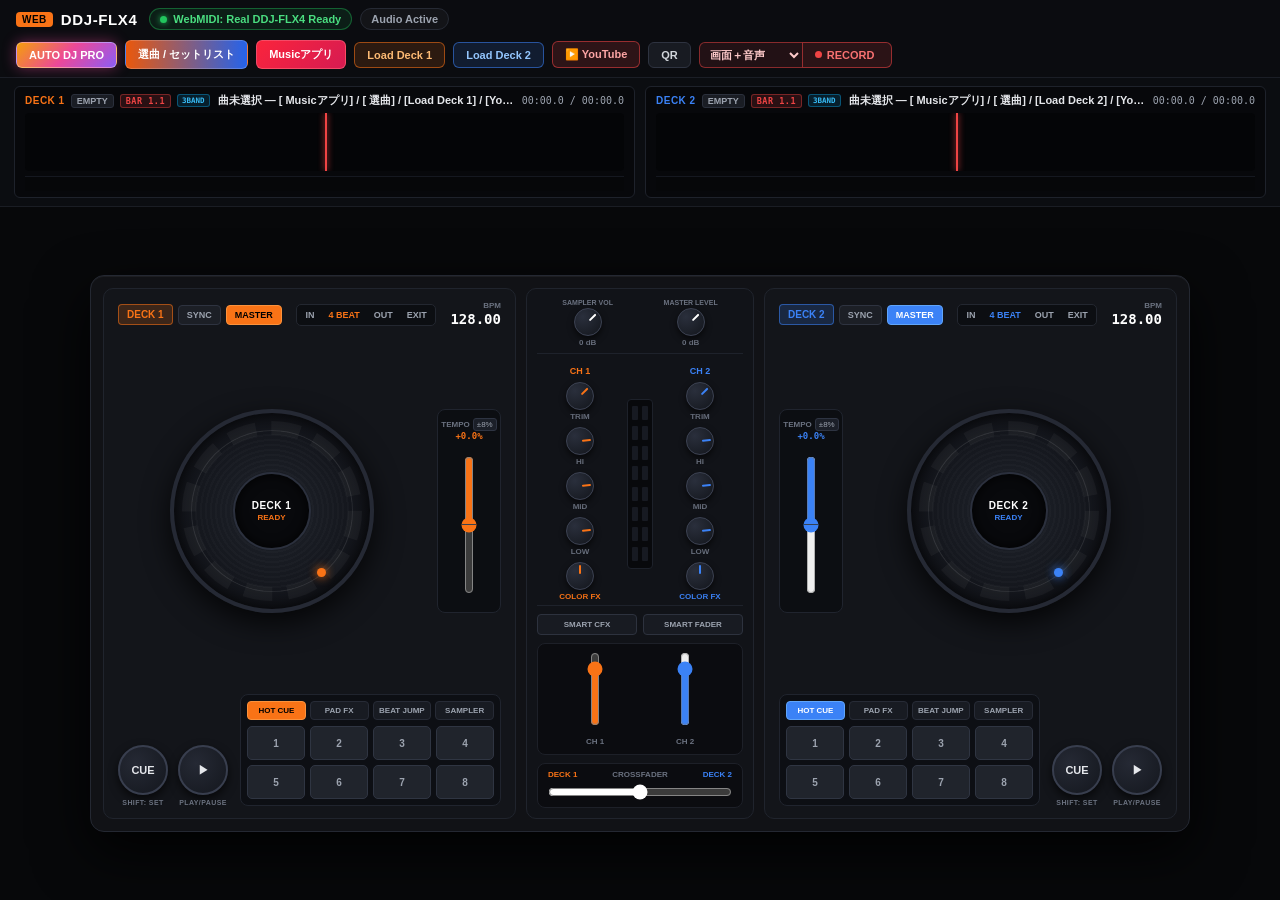
==== commit 5a16a58f: "Fix Apple Music search on iPhone via JSONP, remove emojis, optimize iOS file picker, and enhance You" ====
--- a/index.html
+++ b/index.html
@@ -1,837 +1,837 @@
 <!DOCTYPE html>
 <html lang="ja">
 <head>
-  <meta charset="UTF-8" />
-  <meta name="viewport" content="width=device-width, initial-scale=1.0, maximum-scale=1.0, user-scalable=no, viewport-fit=cover" />
-  <meta name="apple-mobile-web-app-capable" content="yes" />
-  <meta name="mobile-web-app-capable" content="yes" />
-  <meta name="apple-mobile-web-app-status-bar-style" content="black-translucent" />
-  <meta name="theme-color" content="#090b10" />
-  <link rel="manifest" href="manifest.json" />
-  <link rel="apple-touch-icon" href="icon-512.svg" />
-  <title>DDJ-FLX4 Web DJ Controller</title>
-  <link rel="stylesheet" href="styles.css?v=20261102b" />
+ <meta charset="UTF-8" />
+ <meta name="viewport" content="width=device-width, initial-scale=1.0, maximum-scale=1.0, user-scalable=no, viewport-fit=cover" />
+ <meta name="apple-mobile-web-app-capable" content="yes" />
+ <meta name="mobile-web-app-capable" content="yes" />
+ <meta name="apple-mobile-web-app-status-bar-style" content="black-translucent" />
+ <meta name="theme-color" content="#090b10" />
+ <link rel="manifest" href="manifest.json" />
+ <link rel="apple-touch-icon" href="icon-512.svg" />
+ <title>DDJ-FLX4 Web DJ Controller</title>
+ <link rel="stylesheet" href="styles.css?v=20261102b" />
 </head>
 <body>
-  <!-- Hidden File Inputs for Deck 1, Deck 2 & Auto DJ Playlist (iOS Safari Audio Optimized) -->
-  <input type="file" id="directFileDeck1" accept="audio/*,.m4a,.mp3,.wav,.aac,.flac,.aiff,.aif,.ogg" hidden />
-  <input type="file" id="directFileDeck2" accept="audio/*,.m4a,.mp3,.wav,.aac,.flac,.aiff,.aif,.ogg" hidden />
-  <input type="file" id="autoDjFileInput" multiple accept="audio/*,.m4a,.mp3,.wav,.aac,.flac,.aiff,.aif,.ogg" hidden />
-
-  <!-- ==================== 1. TOP HEADER BAR ==================== -->
-  <header class="top-bar">
-    <div class="top-left">
-      <span class="badge-web">WEB</span>
-      <span class="brand-title">DDJ-FLX4</span>
-      <button id="btnMidiStatus" class="status-pill midi-pill" title="実機DDJ-FLX4 / WebMIDI接続ステータス">
-        <span class="dot-green"></span> WebMIDI: Real DDJ-FLX4 Ready
-      </button>
-      <button id="btnAudioInit" class="status-pill audio-pill" title="クリックしてWeb Audio出力を有効化">
-        🔊 Audio Active
-      </button>
-    </div>
-
-    <div class="top-right">
-      <button id="btnQuickNickyRomero" class="hdr-btn btn-autodj-pro" title="David Guetta @ Tomorrowland 2026 / MITOMI TOKOTO @ ageHa / Nicky Romero @ Tomorrowland 2019 スタイルでAUTO DJ PROを開始！">
-        🎪 AUTO DJ PRO
-      </button>
-      <button id="btnOpenAutoDjModal" class="hdr-btn btn-demo-gradient" title="自由に曲を選んでAUTO DJセットリストを作成・設定">
-        🎵 選曲 / セットリスト
-      </button>
-      <button id="btnOpenIphoneMusicModal" class="hdr-btn btn-apple-music" title="iPhoneのMusicアプリ・同期iTunesライブラリ・Apple Musicから曲を選ぶ">
-        🍎 Musicアプリ
-      </button>
-      <button id="btnDirectFile1" class="hdr-btn btn-load-d1" title="PC・iPhone内の音楽ファイルをDeck 1に読み込む">
-        📁 Load Deck 1
-      </button>
-      <button id="btnDirectFile2" class="hdr-btn btn-load-d2" title="PC・iPhone内の音楽ファイルをDeck 2に読み込む">
-        📁 Load Deck 2
-      </button>
-      <button id="btnOpenYoutubeModal" class="hdr-btn btn-yt" title="YouTube / YouTube Music から検索またはURLで追加">
-        ▶️ YouTube
-      </button>
-      <button id="btnOpenQrModal" class="hdr-btn btn-qr" title="iPhone・iPad・スマホで開くQRコード">
-        📱 QR
-      </button>
-      <div class="rec-control-group" title="録画・録音モード切替（デフォルト: 画面＋音声録画）">
-        <select id="selectRecMode" class="rec-mode-select" aria-label="録画モード">
-          <option value="screen" selected>🎬 画面＋音声</option>
-          <option value="display">🖥️ タブ全体録画</option>
-          <option value="audio">🎵 音声のみ</option>
-        </select>
-        <button id="btnRecMix" class="hdr-btn btn-record" title="DJ画面＋高音質ミックス音声を録画・保存">
-          <span class="rec-dot"></span> <span id="recLabel">RECORD</span> <span id="recTimer"></span>
-        </button>
-      </div>
-    </div>
-  </header>
-
-  <!-- ==================== AUTO DJ PRO LIVE TELEMETRY BAR ==================== -->
-  <section class="autodj-live-bar hidden" id="autoDjLiveBar">
-    <div class="autodj-left">
-      <span class="autodj-live-badge" id="autoDjLiveBadge">🌟 PRO ALL-STAR AUTO DJ</span>
-      <span class="autodj-phase-text" id="autoDjStatusText">🎧 原曲テンポベース＆ビート同期中...</span>
-    </div>
-    <div class="autodj-center">
-      <div class="autodj-progress-wrap">
-        <div class="autodj-progress-fill" id="autoDjProgressBar" style="width: 0%"></div>
-      </div>
-      <span class="autodj-bar-counter" id="autoDjBarCounter">BAR 1.1</span>
-    </div>
-    <div class="autodj-right">
-      <select id="selectAutoDjTempoModeLive" class="autodj-mini-select" title="テンポ制御モード切替">
-        <option value="smart_bpm" selected>スマートBPM（緩やか移行）</option>
-        <option value="adaptive">原曲速度ベース</option>
-        <option value="lock128">128 BPM フェス固定</option>
-      </select>
-      <select id="selectAutoDjTransBarsLive" class="autodj-mini-select" title="曲間の繋ぎ小節数切替">
-        <option value="8" selected>8小節切替</option>
-        <option value="4">4小節切替</option>
-        <option value="16">16小節ロング</option>
-        <option value="0">即座カット</option>
-      </select>
-      <select id="selectAutoDjStyleLive" class="autodj-mini-select" title="パフォーマンススタイル切替">
-        <option value="allstar" selected>🌟 PRO ALL-STAR (Guetta × MITOMI TOKOTO × Nicky)</option>
-        <option value="guetta">🎧 David Guetta @ Tomorrowland 2026 (Future Rave・Echoスラム)</option>
-        <option value="tokoto">🪩 MITOMI TOKOTO @ ageHa (縦フェーダーカット＆Filter-Echo)</option>
-        <option value="nicky">🎪 Nicky Romero @ Tomorrowland 2019 (Bootleg＆ループロール)</option>
-        <option value="festival">🔥 FESTIVAL HYPE (ビルドアップ＆ドロップ)</option>
-        <option value="club">🎛️ CLUB BASS-SWAP (原曲重視・EQミックス)</option>
-        <option value="scratch">💿 TURNTABLIST (スクラッチ＆ホットキュー)</option>
-        <option value="smooth">🌊 SMOOTH LOUNGE (ロングブレンド)</option>
-      </select>
-      <button class="hdr-btn btn-qr" id="btnAutoDjPad5to8Toggle" title="4つ打ち追加ドラム＆パッド効果のON/OFF切替（デフォルトOFF：原曲そのままの音）">
-        🔇 4つ打ち追加音: OFF
-      </button>
-      <button class="hdr-btn btn-apple-music" id="btnAutoDjOpenMusicLive" title="Musicアプリ / iTunesから曲を追加">
-        🍎 Music
-      </button>
-      <button class="hdr-btn btn-load-d1" id="btnAutoDjAddFilesLive" title="自動DJセットリストに音楽ファイルを追加">
-        📁 追加
-      </button>
-      <button class="hdr-btn btn-demo-gradient" id="btnAutoDjForceDrop" title="今すぐTomorrowland流ビルドアップ＆ドロップを発動！">
-        ⚡ 今すぐDROP!
-      </button>
-      <button class="hdr-btn btn-record" id="btnAutoDjStop" title="自動DJモードを停止して手動操作に戻る">
-        ⏹ 停止
-      </button>
-    </div>
-  </section>
-
-  <!-- ==================== 2. SIDE-BY-SIDE DUAL WAVEFORM DISPLAY ==================== -->
-  <section class="dual-waveform-section">
-    <!-- DECK 1 WAVEFORM BOX (ORANGE THEME) -->
-    <div class="waveform-card deck1-wave-card">
-      <div class="wf-header">
-        <div class="wf-left-tags">
-          <span class="wf-deck-label d1-color">DECK 1</span>
-          <span class="wf-state-badge" id="lcdState1">EMPTY</span>
-          <span class="wf-bar-count-badge" id="waveBarCount1" title="小節.拍カウント (Beatgrid)">BAR 1.1</span>
-          <span class="wf-freq-badge" title="Rekordbox 3Band周波数カラー波形 (青:低音 / 橙:中音 / 白:高音)">3BAND</span>
-        </div>
-        <div class="wf-track-title" id="waveTitle1">曲未選択 — [🎵 選曲] / [Load Deck 1] / [YouTube] から曲を選んでください</div>
-        <div class="wf-time-info">
-          <span id="waveTime1">00:00.0</span> / <span id="waveRemain1">00:00.0</span>
-        </div>
-      </div>
-      <div class="wf-zoom-wrap">
-        <canvas id="zoomWave1"></canvas>
-        <div class="wf-center-playhead"></div>
-      </div>
-      <div class="wf-overview-wrap" title="クリックで曲の任意位置にシーク">
-        <canvas id="overviewWave1"></canvas>
-      </div>
-    </div>
-
-    <!-- DECK 2 WAVEFORM BOX (BLUE THEME) -->
-    <div class="waveform-card deck2-wave-card">
-      <div class="wf-header">
-        <div class="wf-left-tags">
-          <span class="wf-deck-label d2-color">DECK 2</span>
-          <span class="wf-state-badge" id="lcdState2">EMPTY</span>
-          <span class="wf-bar-count-badge" id="waveBarCount2" title="小節.拍カウント (Beatgrid)">BAR 1.1</span>
-          <span class="wf-freq-badge" title="Rekordbox 3Band周波数カラー波形 (青:低音 / 橙:中音 / 白:高音)">3BAND</span>
-        </div>
-        <div class="wf-track-title" id="waveTitle2">曲未選択 — [🎵 選曲] / [Load Deck 2] / [YouTube] から曲を選んでください</div>
-        <div class="wf-time-info">
-          <span id="waveTime2">00:00.0</span> / <span id="waveRemain2">00:00.0</span>
-        </div>
-      </div>
-      <div class="wf-zoom-wrap">
-        <canvas id="zoomWave2"></canvas>
-        <div class="wf-center-playhead"></div>
-      </div>
-      <div class="wf-overview-wrap" title="クリックで曲の任意位置にシーク">
-        <canvas id="overviewWave2"></canvas>
-      </div>
-    </div>
-  </section>
-
-  <!-- ==================== 3. CENTERED DDJ-FLX4 HARDWARE CONTROLLER ==================== -->
-  <main class="workspace-stage">
-    <div class="flx4-hardware-unit" id="flx4Console">
-
-      <!-- ==================== DECK 1 (LEFT - ORANGE ACCENT) ==================== -->
-      <section class="hw-deck deck-1" id="deckUnit1" data-deck="1">
-        <!-- Deck 1 Top Strip -->
-        <div class="deck-top-row">
-          <div class="deck-top-left">
-            <span class="deck-badge d1-badge">DECK 1</span>
-            <button class="deck-pill-btn" id="btnSync1" title="BPM・拍をDeck 2に同期 (Eキー)">SYNC</button>
-            <button class="deck-pill-btn active-d1" id="btnKeyLock1" title="Master Tempo">MASTER</button>
-          </div>
-
-          <div class="loop-group">
-            <button class="loop-btn" id="btnLoopIn1">IN</button>
-            <button class="loop-btn loop-4b-d1" id="btnLoop4Beat1">4 BEAT</button>
-            <button class="loop-btn" id="btnLoopOut1">OUT</button>
-            <button class="loop-btn" id="btnLoopExit1">EXIT</button>
-          </div>
-
-          <div class="bpm-readout-box">
-            <span class="bpm-lbl">BPM</span>
-            <span class="bpm-val" id="waveBpm1">124.00</span>
-          </div>
-        </div>
-
-        <!-- Deck 1 Middle Area: Jog Wheel (Center) + Tempo Slider Box (Right) -->
-        <div class="deck-mid-row deck1-mid-layout">
-          <div class="jog-container">
-            <div class="jog-wheel" id="jogWheel1" data-deck="1">
-              <div class="jog-texture-ring"></div>
-              <div class="jog-platter" id="jogPlatter1">
-                <div class="jog-dot d1-dot"></div>
-              </div>
-              <div class="jog-center-cap" id="jogCenterCap1" style="cursor:pointer;" title="クリックで中央表示モード切替（BPM / 残り時間 / 小節・拍カウント / ループ拍数）">
-                <span class="cap-title" id="jogLcdMode1">DECK 1</span>
-                <span class="cap-sub d1-color" id="lcdBpm1">READY</span>
-              </div>
-            </div>
-          </div>
-
-          <div class="tempo-box">
-            <div class="tempo-hdr">
-              <span>TEMPO</span>
-              <button class="tempo-range-mini" id="btnTempoRange1">±<span id="tempoRangeVal1">8</span>%</button>
-            </div>
-            <div class="tempo-pct d1-color" id="wavePitch1">+0.0%</div>
-            <div class="tempo-track-wrap">
-              <div class="tempo-center-tick"></div>
-              <input type="range" class="tempo-slider d1-slider" id="tempoSlider1" min="-1" max="1" step="0.001" value="0" title="ダブルクリックで0%にリセット" />
-            </div>
-          </div>
-        </div>
-
-        <!-- Deck 1 Bottom Area: Transport Buttons (Left) + 8 Performance Pads (Right) -->
-        <div class="deck-bot-row deck1-bot-layout">
-          <div class="transport-pair">
-            <div class="trans-btn-wrap">
-              <button class="circle-trans-btn cue-circle d1-cue" id="btnCue1" title="CUE (Wキー)">CUE</button>
-              <span class="trans-sub">SHIFT: SET</span>
-            </div>
-            <div class="trans-btn-wrap">
-              <button class="circle-trans-btn play-circle d1-play" id="btnPlay1" title="PLAY/PAUSE (Q / Spaceキー)">▶</button>
-              <span class="trans-sub">PLAY/PAUSE</span>
-            </div>
-          </div>
-
-          <div class="pads-box">
-            <div class="pad-modes-bar" data-deck="1">
-              <button class="pad-mode-tab active-d1" data-mode="hotcue" data-deck="1">HOT CUE</button>
-              <button class="pad-mode-tab" data-mode="padfx" data-deck="1">PAD FX</button>
-              <button class="pad-mode-tab" data-mode="beatjump" data-deck="1">BEAT JUMP</button>
-              <button class="pad-mode-tab" data-mode="sampler" data-deck="1">SAMPLER</button>
-            </div>
-            <div class="pads-grid-8" id="padsGrid1" data-deck="1">
-              <button class="hw-pad d1-pad" data-pad="0"><span class="pad-title">1</span><span class="pad-sub"></span></button>
-              <button class="hw-pad d1-pad" data-pad="1"><span class="pad-title">2</span><span class="pad-sub"></span></button>
-              <button class="hw-pad d1-pad" data-pad="2"><span class="pad-title">3</span><span class="pad-sub"></span></button>
-              <button class="hw-pad d1-pad" data-pad="3"><span class="pad-title">4</span><span class="pad-sub"></span></button>
-              <button class="hw-pad d1-pad" data-pad="4"><span class="pad-title">5</span><span class="pad-sub"></span></button>
-              <button class="hw-pad d1-pad" data-pad="5"><span class="pad-title">6</span><span class="pad-sub"></span></button>
-              <button class="hw-pad d1-pad" data-pad="6"><span class="pad-title">7</span><span class="pad-sub"></span></button>
-              <button class="hw-pad d1-pad" data-pad="7"><span class="pad-title">8</span><span class="pad-sub"></span></button>
-            </div>
-          </div>
-        </div>
-      </section>
-
-      <!-- ==================== CENTER MIXER (DDJ-FLX4) ==================== -->
-      <section class="hw-mixer" id="mixerUnit">
-        <!-- Top Row: Sampler Vol & Master Level -->
-        <div class="mixer-top-knobs">
-          <div class="knob-group">
-            <span class="knob-top-lbl">SAMPLER VOL</span>
-            <div class="rotary-knob white-ptr" id="knobSampler" data-param="sampler" data-min="0" data-max="1.5" data-val="1.0" data-default="1.0"></div>
-            <span class="knob-bot-lbl">0 dB</span>
-          </div>
-          <div class="knob-group">
-            <span class="knob-top-lbl">MASTER LEVEL</span>
-            <div class="rotary-knob white-ptr" id="knobMaster" data-param="master" data-min="0" data-max="1.5" data-val="1.0" data-default="1.0"></div>
-            <span class="knob-bot-lbl">0 dB</span>
-          </div>
-        </div>
-
-        <!-- Middle EQ & Filter Strips: CH1 | Center VU Meter | CH2 -->
-        <div class="mixer-eq-section">
-          <!-- CH 1 Knobs (Orange) -->
-          <div class="ch-knobs-col">
-            <span class="ch-col-title d1-color">CH 1</span>
-            <div class="knob-group">
-              <div class="rotary-knob d1-ptr" id="knobTrim1" data-param="trim1" data-min="-24" data-max="12" data-val="0" data-default="0"></div>
-              <span class="knob-bot-lbl">TRIM</span>
-            </div>
-            <div class="knob-group">
-              <div class="rotary-knob d1-ptr" id="knobHi1" data-param="hi1" data-min="-26" data-max="6" data-val="0" data-default="0"></div>
-              <span class="knob-bot-lbl">HI</span>
-            </div>
-            <div class="knob-group">
-              <div class="rotary-knob d1-ptr" id="knobMid1" data-param="mid1" data-min="-26" data-max="6" data-val="0" data-default="0"></div>
-              <span class="knob-bot-lbl">MID</span>
-            </div>
-            <div class="knob-group">
-              <div class="rotary-knob d1-ptr" id="knobLow1" data-param="low1" data-min="-26" data-max="6" data-val="0" data-default="0"></div>
-              <span class="knob-bot-lbl">LOW</span>
-            </div>
-            <div class="knob-group">
-              <div class="rotary-knob d1-ptr" id="knobCfx1" data-param="cfx1" data-min="-100" data-max="100" data-val="0" data-default="0"></div>
-              <span class="knob-bot-lbl d1-color">COLOR FX</span>
-            </div>
-          </div>
-
-          <!-- Center Dual Vertical Level Meter -->
-          <div class="center-vu-wrapper">
-            <div class="vu-strip" id="vuCol1">
-              <div class="vu-seg red" data-lvl="7"></div>
-              <div class="vu-seg orange" data-lvl="6"></div>
-              <div class="vu-seg orange" data-lvl="5"></div>
-              <div class="vu-seg green" data-lvl="4"></div>
-              <div class="vu-seg green" data-lvl="3"></div>
-              <div class="vu-seg green" data-lvl="2"></div>
-              <div class="vu-seg green" data-lvl="1"></div>
-              <div class="vu-seg green" data-lvl="0"></div>
-            </div>
-            <div class="vu-strip" id="vuCol2">
-              <div class="vu-seg red" data-lvl="7"></div>
-              <div class="vu-seg orange" data-lvl="6"></div>
-              <div class="vu-seg orange" data-lvl="5"></div>
-              <div class="vu-seg green" data-lvl="4"></div>
-              <div class="vu-seg green" data-lvl="3"></div>
-              <div class="vu-seg green" data-lvl="2"></div>
-              <div class="vu-seg green" data-lvl="1"></div>
-              <div class="vu-seg green" data-lvl="0"></div>
-            </div>
-          </div>
-
-          <!-- CH 2 Knobs (Blue) -->
-          <div class="ch-knobs-col">
-            <span class="ch-col-title d2-color">CH 2</span>
-            <div class="knob-group">
-              <div class="rotary-knob d2-ptr" id="knobTrim2" data-param="trim2" data-min="-24" data-max="12" data-val="0" data-default="0"></div>
-              <span class="knob-bot-lbl">TRIM</span>
-            </div>
-            <div class="knob-group">
-              <div class="rotary-knob d2-ptr" id="knobHi2" data-param="hi2" data-min="-26" data-max="6" data-val="0" data-default="0"></div>
-              <span class="knob-bot-lbl">HI</span>
-            </div>
-            <div class="knob-group">
-              <div class="rotary-knob d2-ptr" id="knobMid2" data-param="mid2" data-min="-26" data-max="6" data-val="0" data-default="0"></div>
-              <span class="knob-bot-lbl">MID</span>
-            </div>
-            <div class="knob-group">
-              <div class="rotary-knob d2-ptr" id="knobLow2" data-param="low2" data-min="-26" data-max="6" data-val="0" data-default="0"></div>
-              <span class="knob-bot-lbl">LOW</span>
-            </div>
-            <div class="knob-group">
-              <div class="rotary-knob d2-ptr" id="knobCfx2" data-param="cfx2" data-min="-100" data-max="100" data-val="0" data-default="0"></div>
-              <span class="knob-bot-lbl d2-color">COLOR FX</span>
-            </div>
-          </div>
-        </div>
-
-        <!-- Smart Buttons Row: SMART CFX & SMART FADER -->
-        <div class="smart-btns-row">
-          <button class="smart-toggle-btn" id="btnSmartCfx" title="SMART CFX: COLOR FXノブでフィルターと空間エフェクトを同時制御">
-            ⚡ SMART CFX
-          </button>
-          <button class="smart-toggle-btn" id="btnSmartFader" title="SMART FADER: クロスフェーダー操作だけでBPM同調・低域入れ替えを自動化">
-            💧 SMART FADER
-          </button>
-        </div>
-
-        <!-- Channel Volume Faders Box -->
-        <div class="ch-faders-box">
-          <div class="v-fader-col">
-            <input type="range" class="v-fader d1-v-fader" id="chFader1" min="0" max="1" step="0.005" value="0.85" />
-            <span class="v-fader-lbl">CH 1</span>
-          </div>
-          <div class="v-fader-col">
-            <input type="range" class="v-fader d2-v-fader" id="chFader2" min="0" max="1" step="0.005" value="0.85" />
-            <span class="v-fader-lbl">CH 2</span>
-          </div>
-        </div>
-
-        <!-- Crossfader Box -->
-        <div class="crossfader-box">
-          <div class="xf-labels">
-            <span class="d1-color">DECK 1</span>
-            <span>CROSSFADER</span>
-            <span class="d2-color">DECK 2</span>
-          </div>
-          <div class="xf-slider-wrap">
-            <input type="range" class="xf-slider" id="crossfader" min="-1" max="1" step="0.005" value="0" title="ダブルクリックで中央にリセット" />
-          </div>
-        </div>
-      </section>
-
-      <!-- ==================== DECK 2 (RIGHT - BLUE ACCENT, SYMMETRIC MIRROR LAYOUT) ==================== -->
-      <section class="hw-deck deck-2" id="deckUnit2" data-deck="2">
-        <!-- Deck 2 Top Strip -->
-        <div class="deck-top-row">
-          <div class="deck-top-left">
-            <span class="deck-badge d2-badge">DECK 2</span>
-            <button class="deck-pill-btn" id="btnSync2" title="BPM・拍をDeck 1に同期 (Iキー)">SYNC</button>
-            <button class="deck-pill-btn active-d2" id="btnKeyLock2" title="Master Tempo">MASTER</button>
-          </div>
-
-          <div class="loop-group">
-            <button class="loop-btn" id="btnLoopIn2">IN</button>
-            <button class="loop-btn loop-4b-d2" id="btnLoop4Beat2">4 BEAT</button>
-            <button class="loop-btn" id="btnLoopOut2">OUT</button>
-            <button class="loop-btn" id="btnLoopExit2">EXIT</button>
-          </div>
-
-          <div class="bpm-readout-box">
-            <span class="bpm-lbl">BPM</span>
-            <span class="bpm-val" id="waveBpm2">128.00</span>
-          </div>
-        </div>
-
-        <!-- Deck 2 Middle Area: Tempo Slider Box (Left) + Jog Wheel (Center/Right) -->
-        <div class="deck-mid-row deck2-mid-layout">
-          <div class="tempo-box">
-            <div class="tempo-hdr">
-              <span>TEMPO</span>
-              <button class="tempo-range-mini" id="btnTempoRange2">±<span id="tempoRangeVal2">8</span>%</button>
-            </div>
-            <div class="tempo-pct d2-color" id="wavePitch2">+0.0%</div>
-            <div class="tempo-track-wrap">
-              <div class="tempo-center-tick"></div>
-              <input type="range" class="tempo-slider d2-slider" id="tempoSlider2" min="-1" max="1" step="0.001" value="0" title="ダブルクリックで0%にリセット" />
-            </div>
-          </div>
-
-          <div class="jog-container">
-            <div class="jog-wheel" id="jogWheel2" data-deck="2">
-              <div class="jog-texture-ring"></div>
-              <div class="jog-platter" id="jogPlatter2">
-                <div class="jog-dot d2-dot"></div>
-              </div>
-              <div class="jog-center-cap" id="jogCenterCap2" style="cursor:pointer;" title="クリックで中央表示モード切替（BPM / 残り時間 / 小節・拍カウント / ループ拍数）">
-                <span class="cap-title" id="jogLcdMode2">DECK 2</span>
-                <span class="cap-sub d2-color" id="lcdBpm2">READY</span>
-              </div>
-            </div>
-          </div>
-        </div>
-
-        <!-- Deck 2 Bottom Area: 8 Performance Pads (Left) + Transport Buttons (Right) -->
-        <div class="deck-bot-row deck2-bot-layout">
-          <div class="pads-box">
-            <div class="pad-modes-bar" data-deck="2">
-              <button class="pad-mode-tab active-d2" data-mode="hotcue" data-deck="2">HOT CUE</button>
-              <button class="pad-mode-tab" data-mode="padfx" data-deck="2">PAD FX</button>
-              <button class="pad-mode-tab" data-mode="beatjump" data-deck="2">BEAT JUMP</button>
-              <button class="pad-mode-tab" data-mode="sampler" data-deck="2">SAMPLER</button>
-            </div>
-            <div class="pads-grid-8" id="padsGrid2" data-deck="2">
-              <button class="hw-pad d2-pad" data-pad="0"><span class="pad-title">1</span><span class="pad-sub"></span></button>
-              <button class="hw-pad d2-pad" data-pad="1"><span class="pad-title">2</span><span class="pad-sub"></span></button>
-              <button class="hw-pad d2-pad" data-pad="2"><span class="pad-title">3</span><span class="pad-sub"></span></button>
-              <button class="hw-pad d2-pad" data-pad="3"><span class="pad-title">4</span><span class="pad-sub"></span></button>
-              <button class="hw-pad d2-pad" data-pad="4"><span class="pad-title">5</span><span class="pad-sub"></span></button>
-              <button class="hw-pad d2-pad" data-pad="5"><span class="pad-title">6</span><span class="pad-sub"></span></button>
-              <button class="hw-pad d2-pad" data-pad="6"><span class="pad-title">7</span><span class="pad-sub"></span></button>
-              <button class="hw-pad d2-pad" data-pad="7"><span class="pad-title">8</span><span class="pad-sub"></span></button>
-            </div>
-          </div>
-
-          <div class="transport-pair">
-            <div class="trans-btn-wrap">
-              <button class="circle-trans-btn cue-circle d2-cue" id="btnCue2" title="CUE (Oキー)">CUE</button>
-              <span class="trans-sub">SHIFT: SET</span>
-            </div>
-            <div class="trans-btn-wrap">
-              <button class="circle-trans-btn play-circle d2-play" id="btnPlay2" title="PLAY/PAUSE (Pキー)">▶</button>
-              <span class="trans-sub">PLAY/PAUSE</span>
-            </div>
-          </div>
-        </div>
-      </section>
-
-    </div>
-  </main>
-
-  <!-- ==================== MODAL: YOUTUBE & TRACK LIBRARY LOADER ==================== -->
-  <div class="modal-backdrop hidden" id="youtubeModal">
-    <div class="modal-card wide-modal">
-      <div class="modal-header">
-        <h2>▶️ YouTube / YouTube Music 音源抽出 & 選曲ライブラリ</h2>
-        <button class="modal-close" id="btnCloseYoutubeModal">✕</button>
-      </div>
-      <div class="modal-body">
-        <div class="yt-search-bar">
-          <input type="text" id="inputYoutubeQuery" placeholder="YouTube / YouTube Music の曲名・アーティスト名 または URLを入力..." />
-          <button class="hdr-btn btn-demo-gradient" id="btnYoutubeSearch">🔍 検索</button>
-          <button class="hdr-btn btn-autodj-pro" id="btnYtDirectQueue" title="URLまたは検索ワードの1曲目を直接Auto DJへ追加">➕ 即Auto DJへ</button>
-          <button class="hdr-btn btn-load-d1" id="btnYtDirectD1" title="URLまたは検索ワードの1曲目を直接Deck 1へ読込">⚡ Deck 1へ</button>
-          <button class="hdr-btn btn-load-d2" id="btnYtDirectD2" title="URLまたは検索ワードの1曲目を直接Deck 2へ読込">⚡ Deck 2へ</button>
-        </div>
-        <div class="yt-trim-bar">
-          <span>切り抜き範囲 (任意):</span>
-          <input type="text" id="inputYtStart" placeholder="開始 00:00" class="time-in" />
-          <span>〜</span>
-          <input type="text" id="inputYtEnd" placeholder="終了 03:30" class="time-in" />
-        </div>
-
-        <div id="ytJobBox" class="yt-job-status hidden">
-          <span id="ytJobText">YouTubeから抽出中...</span>
-          <div class="yt-prog-track"><div class="yt-prog-fill" id="ytJobBar" style="width:0%"></div></div>
-          <span id="ytJobPct">0%</span>
-        </div>
-
-        <div class="yt-results-list" id="ytResultsGrid"></div>
-
-        <div style="display:flex;justify-content:space-between;align-items:center;margin:14px 0 8px;">
-          <h3 style="margin:0;font-size:13px;color:#9ca3af;">🎵 保存済みトラック履歴（自由に選んでデッキやAuto DJへ追加できます）</h3>
-          <button class="hdr-btn btn-record" id="btnClearLibModal" style="padding:3px 8px;font-size:10px;">🗑️ 保存履歴をすべて削除</button>
-        </div>
-        <div class="lib-table-wrap">
-          <table class="lib-table">
-            <thead>
-              <tr>
-                <th>選曲 / 追加</th>
-                <th>タイトル</th>
-                <th>アーティスト</th>
-                <th>BPM</th>
-                <th>長さ</th>
-                <th style="width:55px;">削除</th>
-              </tr>
-            </thead>
-            <tbody id="trackTableBody"></tbody>
-          </table>
-        </div>
-      </div>
-    </div>
-  </div>
-
-  <!-- ==================== MODAL: iPad / SMARTPHONE QR CODE ==================== -->
-  <div class="modal-backdrop hidden" id="qrModal">
-    <div class="modal-card">
-      <div class="modal-header">
-        <h2>📱 iPad・スマートフォンで開く</h2>
-        <button class="modal-close" id="btnCloseQrModal">✕</button>
-      </div>
-      <div class="modal-body qr-modal-grid">
-        <div class="qr-card">
-          <h3>🏠 同じWi-Fi内で接続</h3>
-          <p>PCと同じWi-FiのiPad・スマホで読み取ってください</p>
-          <div class="qr-img-box"><img id="imgLanQr" alt="LAN QR Code" /></div>
-          <a id="linkLanUrl" href="#" target="_blank" class="qr-url-link">http://192.168.x.x:8090</a>
-        </div>
-        <div class="qr-card">
-          <h3>🌐 外出先・別回線で接続 (Cloudflare Tunnel)</h3>
-          <p>HTTPS経由でどこからでもアクセスできます</p>
-          <div class="qr-img-box" id="boxTunnelQr">
-            <button class="hdr-btn btn-demo-gradient" id="btnStartTunnel">🚀 URLを発行</button>
-          </div>
-          <a id="linkTunnelUrl" href="#" target="_blank" class="qr-url-link">未起動</a>
-        </div>
-      </div>
-    </div>
-  </div>
-
-  <!-- ==================== MODAL: AUTO DJ PRO SETUP & PERFORMANCE ==================== -->
-  <div class="modal-backdrop hidden" id="autoDjModal">
-    <div class="modal-card wide-modal">
-      <div class="modal-header">
-        <h2>🎪 AUTO DJ PRO — Guetta TML 2026 × MITOMI TOKOTO ageHa × Nicky Romero TML 2019</h2>
-        <button class="modal-close" id="btnCloseAutoDjModal">✕</button>
-      </div>
-      <div class="modal-body autodj-modal-body">
-        <div class="autodj-hero-box">
-          <div class="autodj-hero-info">
-            <h3>🎵 原曲速度ベース × 世界トップDJ 3大プレイ方式（Guetta・MITOMI TOKOTO・Nicky Romero）搭載！</h3>
-            <p>
-              各曲の本来のテンポ（原曲BPM・<code>+0.0%</code>）をベースに再生し、ミックス区間のみ <code>MASTER TEMPO</code> で滑らかに速度同調。<strong>David Guetta (Tomorrowland 2026 Future Rave・3/4拍Echo-Freezeスラム)</strong>、<strong>MITOMI TOKOTO (ageHa 縦フェーダー調合・Filter+Echo引き＆カットイン)</strong>、<strong>Nicky Romero (Tomorrowland 2019 Bootleg＆ループロール)</strong> を自動展開または個別選択できます。
-            </p>
-          </div>
-          <div class="autodj-file-btns">
-            <button class="hdr-btn btn-apple-music large-cta" id="btnAutoDjOpenIphoneMusic">
-              🍎 iPhone Musicアプリ / iTunesから曲を選ぶ
-            </button>
-            <button class="hdr-btn btn-autodj-pro large-cta" id="btnAutoDjSelectFiles">
-              📂 PC・iPhoneファイルから曲を選択 (複数可)
-            </button>
-            <button class="hdr-btn btn-yt" id="btnAutoDjOpenYt">
-              ▶️ YouTube / YT Music から検索・追加
-            </button>
-          </div>
-        </div>
-
-        <div class="autodj-settings-grid">
-          <div class="autodj-setting-item">
-            <label>テンポ（速度）コントロール方式</label>
-            <select id="selectAutoDjTempoMode">
-              <option value="smart_bpm" selected>スマートBPM（推奨：原曲速度ベース・急激なBPM変化を抑制＆ハーフテンポ対応）</option>
-              <option value="adaptive">原曲速度ベース＋必要時のみ自動変速（通常は原曲1.0x速度・曲間ミックス時のみ滑らか同期）</option>
-              <option value="lock128">128.0 BPM フェス固定（全曲を128 BPMに統一）</option>
-            </select>
-          </div>
-          <div class="autodj-setting-item">
-            <label>パフォーマンス・スタイル</label>
-            <select id="selectAutoDjStyle">
-              <option value="allstar" selected>PRO ALL-STAR（David Guetta TML26 ➔ MITOMI TOKOTO ageHa ➔ Nicky Romero TML19 を自動展開！）</option>
-              <option value="guetta">David Guetta @ Tomorrowland 2026（Future Rave / Afro-Tech・アカペラ重ね・3/4拍Echo-Freezeスラムドロップ）</option>
-              <option value="tokoto">MITOMI TOKOTO @ ageHa（Pioneer DJM縦フェーダー調合・Filter+1/2拍Echo引き・リズミック縦カットイン＆重低音ドロップ）</option>
-              <option value="nicky">Nicky Romero @ Tomorrowland 2019（Bootleg重ね＋CDJループロール＋1拍スポットライト＋ドロップ）</option>
-              <option value="festival">FESTIVAL HYPE (ループロール＋フィルタービルドアップ＋ドロップ)</option>
-              <option value="club">CLUB BASS-SWAP (原曲ドラム重視・3バンドEQベーススワップ)</option>
-              <option value="scratch">TURNTABLIST (スクラッチ＋ホットキュー＋ビートジャグリング)</option>
-              <option value="smooth">SMOOTH LOUNGE (ディープEQロングブレンド＋空間エコー)</option>
-            </select>
-          </div>
-          <div class="autodj-setting-item">
-            <label>1曲あたりの再生尺＆トランジション周期（構成モード）</label>
-            <select id="selectAutoDjCycleBars">
-              <option value="club" selected>Club Dancefloor（推奨：ドロップ／サビ16〜32小節をしっかり踊らせる2〜3分構成・64〜80小節）</option>
-              <option value="radio">Radio Edit（1分未満のショートダイジェスト・32小節ハイライト）</option>
-              <option value="extended">Extended Mix（フル尺近くまでじっくり展開・96小節〜）</option>
-              <option value="64">2番サビ・ロング展開（64小節 / 約2分強）</option>
-              <option value="16">クイック・ハイライト展開（16小節 / 約30秒ショートミックス）</option>
-            </select>
-          </div>
-          <div class="autodj-setting-item">
-            <label>トランジションの長さ（曲間の繋ぎ小節数）</label>
-            <select id="selectAutoDjTransitionBars">
-              <option value="8" selected>8小節（約16秒：プロDJ標準・サビ終わりの美しい移行）</option>
-              <option value="4">4小節（約8秒：タイトでスピーディな移行）</option>
-              <option value="16">16小節（約32秒：ロングミックス・フェス向け展開）</option>
-              <option value="0">0小節（即座にカットイン・ブレイク切り替え）</option>
-            </select>
-          </div>
-          <div class="autodj-setting-item">
-            <label>低域EQ制御＆セリフ被り防止（アイソレーター・Phrase Sync）</label>
-            <select id="selectAutoDjEqMode">
-              <option value="low_swap" selected>完全LOWスワップ＋セリフ被り防止ON（低音ぶつかりゼロ・1拍エコーフリーズ飛ばし）</option>
-              <option value="quick_cut">クイックLOWカット（ドロップ直前で瞬間的に低音を切り替え）</option>
-              <option value="stem_blend">ステム調合（中高音ボーカル重ね＋ベース抜き差し）</option>
-            </select>
-          </div>
-          <div class="autodj-setting-item">
-            <label>曲の繋ぎ位置＆マッシュアップ方式</label>
-            <select id="selectAutoDjMixInStrategy">
-              <option value="smart_mashup" selected>スマート・マッシュアップ＆ライブレイヤリング（推奨：歌詞・リズム考慮のビルドアップ重ね ➔ ドロップ着地）</option>
-              <option value="drop_direct">サビ・ドロップ直結（前曲から次曲のサビ／ドロップへ即座にアタック）</option>
-              <option value="buildup_layer">ビルドアップ・レイヤリング（次曲のビルドアップを前曲のリズム上に重ねて展開）</option>
-              <option value="phrase_intro">Aメロ・歌い出し（イントロを飛ばして歌い出しから再生）</option>
-              <option value="full_intro">曲頭から（0:00のイントロから再生）</option>
-            </select>
-          </div>
-          <div class="autodj-setting-item">
-            <label>4つ打ち追加音＆パッド効果（デフォルトOFF：原曲のみ）</label>
-            <select id="selectAutoDjPad5to8Fx">
-              <option value="off" selected>OFF（デフォルト：4つ打ち追加音なし・原曲本来の音のみでプロDJミックス）</option>
-              <option value="kick">4つ打ちキックのみ ON（PAD 1〜4：原曲に4つ打ちキックを追加・PAD 5〜8はOFF）</option>
-              <option value="full">フルEDMドラム ON（PAD 1〜8：4つ打ちキック＋裏拍ハイハット・スネアロール追加）</option>
-            </select>
-          </div>
-        </div>
-
-        <div class="autodj-playlist-section">
-          <div class="autodj-playlist-hdr">
-            <span>AUTO DJ セットリスト（選んだ順番通りに演奏されます）</span>
-            <div style="display:flex;gap:6px;align-items:center;flex-wrap:wrap;">
-              <button class="hdr-btn btn-demo-gradient" id="btnSortSmartBpm" title="BPMの急激な段差を解消し、緩やかなテンポ推移（山谷カーブ）に自動整列します">BPMスマート整列</button>
-              <button class="hdr-btn btn-load-d2" id="btnSortDisneyStory" title="ヴィランズ・ワールド ➔ パレード ➔ アンセム（ジャンボリミッキー等）の物語構成順に自動整列します">テーマ別ストーリー整列</button>
-              <span id="autoDjTrackCount" style="color:#f97316;font-weight:800;margin-left:4px;">0曲 選択中</span>
-              <button class="hdr-btn btn-record" id="btnClearAutoDjQueue" style="padding:2px 8px;font-size:10px;">空にする</button>
-            </div>
-          </div>
-          <div class="lib-table-wrap">
-            <table class="lib-table">
-              <thead>
-                <tr>
-                  <th style="width:45px;">順番</th>
-                  <th>タイトル</th>
-                  <th>ソース</th>
-                  <th style="width:95px;">原曲BPM</th>
-                  <th style="width:65px;">長さ</th>
-                  <th style="width:185px;">手動読込 / 並替 / 除外</th>
-                </tr>
-              </thead>
-              <tbody id="autoDjPlaylistBody"></tbody>
-            </table>
-          </div>
-        </div>
-
-        <div class="autodj-playlist-section" id="savedLibrarySection" style="margin-top:10px;">
-          <div class="autodj-playlist-hdr">
-            <span>📚 保存済みダウンロード曲から選んで追加（クリックでセットリストに追加）</span>
-            <div style="display:flex;gap:8px;align-items:center;">
-              <button class="hdr-btn btn-load-d1" id="btnAddAllSavedToQueue" style="padding:2px 8px;font-size:10px;">➕ 全曲をセットリストへ追加</button>
-              <button class="hdr-btn btn-record" id="btnClearSavedLibrary" style="padding:2px 8px;font-size:10px;">🗑️ 保存履歴を全削除</button>
-            </div>
-          </div>
-          <div class="lib-table-wrap" style="max-height:135px;">
-            <table class="lib-table">
-              <tbody id="savedLibraryBody"></tbody>
-            </table>
-          </div>
-        </div>
-
-        <div class="autodj-modal-footer" style="display:flex;gap:10px;flex-wrap:wrap;justify-content:center;">
-          <button class="hdr-btn btn-qr" id="btnUseManualMode" style="padding:11px 18px;font-size:13px;font-weight:800;">
-            🎛️ 手動DJモードでプレイ（自分でミックス）
-          </button>
-          <button class="hdr-btn btn-autodj-start-giant" id="btnStartAutoDjNow">
-            🎪 選んだセットリストで AUTO DJ PRO パフォーマンス開始！
-          </button>
-        </div>
-      </div>
-    </div>
-  </div>
-
-  <!-- ==================== MODAL: iPhone MUSIC APP / iTUNES / APPLE MUSIC PICKER ==================== -->
-  <div class="modal-backdrop hidden" id="iphoneMusicModal">
-    <div class="modal-card wide-modal">
-      <div class="modal-header">
-        <h2>🍎 iPhone「ミュージック」アプリ / iTunes ライブラリ選曲</h2>
-        <button class="modal-close" id="btnCloseIphoneMusicModal">✕</button>
-      </div>
-      <div class="modal-body">
-        <div class="music-tabs-bar">
-          <button class="music-tab-btn active" data-mtab="local">
-            🎵 Musicライブラリ (<span id="musicLocalTotalBadge">読込中</span>)
-          </button>
-          <button class="music-tab-btn" data-mtab="apple">
-            🍎 iPhone Music共有リンク / Apple Music検索
-          </button>
-          <button class="music-tab-btn" data-mtab="shortcut">
-            📲 iPhone本体「ミュージック」選択画面から送る
-          </button>
-        </div>
-
-        <!-- TAB 1: SYNCED iTUNES / MUSIC LIBRARY -->
-        <div class="music-pane" id="musicPane_local">
-          <div class="music-filter-bar">
-            <input type="text" id="inputMusicLocalSearch" placeholder="🔍 曲名・アーティスト名・アルバム名で検索 (iPhone同期 / iTunesライブラリ)..." />
-            <select id="selectMusicLocalArtist">
-              <option value="">すべてのアーティスト</option>
-            </select>
-            <button class="hdr-btn btn-autodj-pro" id="btnMusicAddShownToQueue" title="表示中の曲をまとめてAuto DJセットリストへ追加">
-              ➕ 表示中をまとめてAuto DJへ
-            </button>
-            <button class="hdr-btn btn-qr" id="btnMusicRefreshLocal" title="Musicフォルダを再スキャン">🔄</button>
-          </div>
-          <div style="font-size:11px;color:#9ca3af;margin-bottom:6px;" id="musicLocalSummary">
-            iTunes / Music フォルダ内の曲をiPhone・PCどちらからでもワンタップで直接選曲・再生できます。
-          </div>
-          <div class="lib-table-wrap" style="max-height:310px;">
-            <table class="lib-table">
-              <thead>
-                <tr>
-                  <th style="width:185px;">選曲 / デッキ読込</th>
-                  <th>曲名</th>
-                  <th>アーティスト</th>
-                  <th>アルバム</th>
-                </tr>
-              </thead>
-              <tbody id="musicLocalTableBody"></tbody>
-            </table>
-          </div>
-        </div>
-
-        <!-- TAB 2: iPhone APPLE MUSIC SHARE URL & CATALOG SEARCH -->
-        <div class="music-pane hidden" id="musicPane_apple">
-          <div class="apple-share-box">
-            <h4>📱 iPhone「ミュージック」アプリの曲・プレイリストをそのまま追加</h4>
-            <div style="font-size:11px;color:#d1d5db;margin-bottom:8px;">
-              iPhoneの<strong>「ミュージック」</strong>アプリで曲やプレイリストの <strong>「…」➔「共有」➔「コピー」</strong> を押してから、下の<strong>「📋 貼り付けて追加」</strong>をタップしてください（ライブラリに同期済みの曲は瞬時に直接読込、ストリーミング曲も自動取得します）。
-            </div>
-            <div class="yt-search-bar" style="margin-bottom:0;">
-              <input type="text" id="inputAppleShareUrl" placeholder="https://music.apple.com/... (単曲・アルバム・プレイリストURL または 曲名)" />
-              <button class="hdr-btn btn-apple-music" id="btnPasteAppleUrl">📋 貼り付けて追加</button>
-              <button class="hdr-btn btn-autodj-pro" id="btnResolveAppleUrl">➕ Auto DJへ追加</button>
-            </div>
-          </div>
-
-          <div class="yt-search-bar">
-            <input type="text" id="inputAppleCatalogSearch" placeholder="🍎 Apple Music カタログから曲名・アーティスト名で検索..." />
-            <button class="hdr-btn btn-apple-music" id="btnAppleCatalogSearch">🔍 Apple Music検索</button>
-          </div>
-
-          <div id="appleMusicStatusBox" class="yt-job-status hidden">
-            <span id="appleMusicStatusText">Apple Music曲を準備中...</span>
-          </div>
-
-          <div class="yt-results-list" id="appleCatalogResultsGrid" style="max-height:250px;"></div>
-        </div>
-
-        <!-- TAB 3: NATIVE iPhone SHORTCUTS BRIDGE & DIRECT AUDIO FILE PICKER -->
-        <div class="music-pane hidden" id="musicPane_shortcut">
-          <div class="shortcut-guide-card">
-            <h3 style="margin:0 0 8px;color:#fda4af;font-size:14px;">📲 iPhone本体のネイティブ「ミュージック」選択画面を使う方法</h3>
-            <p style="margin:0 0 8px;">
-              iOSのセキュリティ仕様上、Safari標準のファイル選択は「ファイル」アプリを開きます。iPhone純正の<strong>「ミュージック」アプリの曲選択画面（プレイリスト・全曲一覧）</strong>を直接開いて複数曲を選ぶには、以下のいずれかをご利用いただけます：
-            </p>
-            <div style="display:flex;gap:8px;flex-wrap:wrap;margin:10px 0;">
-              <button class="hdr-btn btn-autodj-pro large-cta" id="btnIphoneDirectAudioFiles">
-                📂 iPhone「ファイル / iCloud」内の音源 (.m4a / .mp3) を複数選択
-              </button>
-            </div>
-            <hr style="border:none;border-top:1px solid #242936;margin:10px 0;" />
-            <strong>⚡ ワンタップでiPhone「ミュージック」ピッカーを開くショートカット設定（初回30秒のみ）：</strong>
-            <ol style="margin:6px 0 8px 18px;padding:0;">
-              <li>iPhoneの標準<strong>「ショートカット」</strong>アプリを開き、右上の<strong>「＋」</strong>をタップ</li>
-              <li>アクション<strong>「ミュージックを選択」</strong>を追加（「複数選択」をONにすると何曲でも一括選択可能！）</li>
-              <li>アクション<strong>「URLを開く」</strong>を追加し、以下のURLの末尾にマジック変数<strong>「選択したミュージック（タイトル）」</strong>を繋げます：</li>
-            </ol>
-            <code class="shortcut-url-code" id="shortcutBridgeUrlDisplay">http://127.0.0.1:8090/?iphone_music=</code>
-            <button class="hdr-btn btn-load-d2" id="btnCopyShortcutUrl" style="padding:4px 10px;font-size:11px;">📋 連携ベースURLをコピー</button>
-            <span id="copyShortcutUrlMsg" style="font-size:11px;color:#34d399;margin-left:8px;"></span>
-          </div>
-        </div>
-      </div>
-    </div>
-  </div>
-
-  <!-- ==================== MODAL: RECORDING PREVIEW & SAVE ==================== -->
-  <div class="modal-backdrop hidden" id="recResultModal">
-    <div class="modal-card rec-result-card">
-      <div class="modal-header">
-        <h2 id="recResultTitle">画面＋音声の録画が完了しました</h2>
-        <button class="modal-close" id="btnCloseRecResultModal">✕</button>
-      </div>
-      <div class="modal-body rec-result-body">
-        <div class="rec-preview-wrap" id="recPreviewContainer"></div>
-        <div class="rec-result-meta" id="recResultMeta"></div>
-        <div class="rec-result-actions">
-          <a class="hdr-btn btn-autodj-pro large-cta" id="btnRecDownloadLink" href="#" download="DDJ_FLX4_Video.mp4">
-            ファイルを保存 (ダウンロード)
-          </a>
-          <button class="hdr-btn btn-apple-music large-cta hidden" id="btnRecShareSave">
-            写真アプリ / ファイルへ保存 (共有)
-          </button>
-          <button class="hdr-btn btn-qr large-cta" id="btnRecDoneClose">
-            閉じる
-          </button>
-        </div>
-      </div>
-    </div>
-  </div>
-
-  <script src="audio_engine.js?v=20261102d"></script>
-  <script src="ui_controller.js?v=20261102d"></script>
+ <!-- File Inputs for Deck 1, Deck 2 & Auto DJ Playlist (iOS Safari Audio Optimized) -->
+ <input type="file" id="directFileDeck1" accept="audio/*,.mp3,.m4a,.wav,.aac,.flac,.aiff,.aif,.ogg" style="position:fixed;left:-9999px;top:-9999px;opacity:0.01;width:1px;height:1px;" />
+ <input type="file" id="directFileDeck2" accept="audio/*,.mp3,.m4a,.wav,.aac,.flac,.aiff,.aif,.ogg" style="position:fixed;left:-9999px;top:-9999px;opacity:0.01;width:1px;height:1px;" />
+ <input type="file" id="autoDjFileInput" multiple accept="audio/*,.mp3,.m4a,.wav,.aac,.flac,.aiff,.aif,.ogg" style="position:fixed;left:-9999px;top:-9999px;opacity:0.01;width:1px;height:1px;" />
+
+ <!-- ==================== 1. TOP HEADER BAR ==================== -->
+ <header class="top-bar">
+ <div class="top-left">
+ <span class="badge-web">WEB</span>
+ <span class="brand-title">DDJ-FLX4</span>
+ <button id="btnMidiStatus" class="status-pill midi-pill" title="実機DDJ-FLX4 / WebMIDI接続ステータス">
+ <span class="dot-green"></span> WebMIDI: Real DDJ-FLX4 Ready
+ </button>
+ <button id="btnAudioInit" class="status-pill audio-pill" title="クリックしてWeb Audio出力を有効化">
+ Audio Active
+ </button>
+ </div>
+
+ <div class="top-right">
+ <button id="btnQuickNickyRomero" class="hdr-btn btn-autodj-pro" title="David Guetta @ Tomorrowland 2026 / MITOMI TOKOTO @ ageHa / Nicky Romero @ Tomorrowland 2019 スタイルでAUTO DJ PROを開始！">
+ AUTO DJ PRO
+ </button>
+ <button id="btnOpenAutoDjModal" class="hdr-btn btn-demo-gradient" title="自由に曲を選んでAUTO DJセットリストを作成・設定">
+ 選曲 / セットリスト
+ </button>
+ <button id="btnOpenIphoneMusicModal" class="hdr-btn btn-apple-music" title="iPhoneのMusicアプリ・同期iTunesライブラリ・Apple Musicから曲を選ぶ">
+ Musicアプリ
+ </button>
+ <button id="btnDirectFile1" class="hdr-btn btn-load-d1" title="PC・iPhone内の音楽ファイルをDeck 1に読み込む">
+ Load Deck 1
+ </button>
+ <button id="btnDirectFile2" class="hdr-btn btn-load-d2" title="PC・iPhone内の音楽ファイルをDeck 2に読み込む">
+ Load Deck 2
+ </button>
+ <button id="btnOpenYoutubeModal" class="hdr-btn btn-yt" title="YouTube / YouTube Music から検索またはURLで追加">
+ ▶️ YouTube
+ </button>
+ <button id="btnOpenQrModal" class="hdr-btn btn-qr" title="iPhone・iPad・スマホで開くQRコード">
+ QR
+ </button>
+ <div class="rec-control-group" title="録画・録音モード切替（デフォルト: 画面＋音声録画）">
+ <select id="selectRecMode" class="rec-mode-select" aria-label="録画モード">
+ <option value="screen" selected> 画面＋音声</option>
+ <option value="display">️ タブ全体録画</option>
+ <option value="audio"> 音声のみ</option>
+ </select>
+ <button id="btnRecMix" class="hdr-btn btn-record" title="DJ画面＋高音質ミックス音声を録画・保存">
+ <span class="rec-dot"></span> <span id="recLabel">RECORD</span> <span id="recTimer"></span>
+ </button>
+ </div>
+ </div>
+ </header>
+
+ <!-- ==================== AUTO DJ PRO LIVE TELEMETRY BAR ==================== -->
+ <section class="autodj-live-bar hidden" id="autoDjLiveBar">
+ <div class="autodj-left">
+ <span class="autodj-live-badge" id="autoDjLiveBadge"> PRO ALL-STAR AUTO DJ</span>
+ <span class="autodj-phase-text" id="autoDjStatusText"> 原曲テンポベース＆ビート同期中...</span>
+ </div>
+ <div class="autodj-center">
+ <div class="autodj-progress-wrap">
+ <div class="autodj-progress-fill" id="autoDjProgressBar" style="width: 0%"></div>
+ </div>
+ <span class="autodj-bar-counter" id="autoDjBarCounter">BAR 1.1</span>
+ </div>
+ <div class="autodj-right">
+ <select id="selectAutoDjTempoModeLive" class="autodj-mini-select" title="テンポ制御モード切替">
+ <option value="smart_bpm" selected>スマートBPM（緩やか移行）</option>
+ <option value="adaptive">原曲速度ベース</option>
+ <option value="lock128">128 BPM フェス固定</option>
+ </select>
+ <select id="selectAutoDjTransBarsLive" class="autodj-mini-select" title="曲間の繋ぎ小節数切替">
+ <option value="8" selected>8小節切替</option>
+ <option value="4">4小節切替</option>
+ <option value="16">16小節ロング</option>
+ <option value="0">即座カット</option>
+ </select>
+ <select id="selectAutoDjStyleLive" class="autodj-mini-select" title="パフォーマンススタイル切替">
+ <option value="allstar" selected> PRO ALL-STAR (Guetta × MITOMI TOKOTO × Nicky)</option>
+ <option value="guetta"> David Guetta @ Tomorrowland 2026 (Future Rave・Echoスラム)</option>
+ <option value="tokoto">🪩 MITOMI TOKOTO @ ageHa (縦フェーダーカット＆Filter-Echo)</option>
+ <option value="nicky"> Nicky Romero @ Tomorrowland 2019 (Bootleg＆ループロール)</option>
+ <option value="festival"> FESTIVAL HYPE (ビルドアップ＆ドロップ)</option>
+ <option value="club">️ CLUB BASS-SWAP (原曲重視・EQミックス)</option>
+ <option value="scratch"> TURNTABLIST (スクラッチ＆ホットキュー)</option>
+ <option value="smooth"> SMOOTH LOUNGE (ロングブレンド)</option>
+ </select>
+ <button class="hdr-btn btn-qr" id="btnAutoDjPad5to8Toggle" title="4つ打ち追加ドラム＆パッド効果のON/OFF切替（デフォルトOFF：原曲そのままの音）">
+ 4つ打ち追加音: OFF
+ </button>
+ <button class="hdr-btn btn-apple-music" id="btnAutoDjOpenMusicLive" title="Musicアプリ / iTunesから曲を追加">
+ Music
+ </button>
+ <button class="hdr-btn btn-load-d1" id="btnAutoDjAddFilesLive" title="自動DJセットリストに音楽ファイルを追加">
+ 追加
+ </button>
+ <button class="hdr-btn btn-demo-gradient" id="btnAutoDjForceDrop" title="今すぐTomorrowland流ビルドアップ＆ドロップを発動！">
+ 今すぐDROP!
+ </button>
+ <button class="hdr-btn btn-record" id="btnAutoDjStop" title="自動DJモードを停止して手動操作に戻る">
+ ⏹ 停止
+ </button>
+ </div>
+ </section>
+
+ <!-- ==================== 2. SIDE-BY-SIDE DUAL WAVEFORM DISPLAY ==================== -->
+ <section class="dual-waveform-section">
+ <!-- DECK 1 WAVEFORM BOX (ORANGE THEME) -->
+ <div class="waveform-card deck1-wave-card">
+ <div class="wf-header">
+ <div class="wf-left-tags">
+ <span class="wf-deck-label d1-color">DECK 1</span>
+ <span class="wf-state-badge" id="lcdState1">EMPTY</span>
+ <span class="wf-bar-count-badge" id="waveBarCount1" title="小節.拍カウント (Beatgrid)">BAR 1.1</span>
+ <span class="wf-freq-badge" title="Rekordbox 3Band周波数カラー波形 (青:低音 / 橙:中音 / 白:高音)">3BAND</span>
+ </div>
+ <div class="wf-track-title" id="waveTitle1">曲未選択 — [ 選曲] / [Load Deck 1] / [YouTube] から曲を選んでください</div>
+ <div class="wf-time-info">
+ <span id="waveTime1">00:00.0</span> / <span id="waveRemain1">00:00.0</span>
+ </div>
+ </div>
+ <div class="wf-zoom-wrap">
+ <canvas id="zoomWave1"></canvas>
+ <div class="wf-center-playhead"></div>
+ </div>
+ <div class="wf-overview-wrap" title="クリックで曲の任意位置にシーク">
+ <canvas id="overviewWave1"></canvas>
+ </div>
+ </div>
+
+ <!-- DECK 2 WAVEFORM BOX (BLUE THEME) -->
+ <div class="waveform-card deck2-wave-card">
+ <div class="wf-header">
+ <div class="wf-left-tags">
+ <span class="wf-deck-label d2-color">DECK 2</span>
+ <span class="wf-state-badge" id="lcdState2">EMPTY</span>
+ <span class="wf-bar-count-badge" id="waveBarCount2" title="小節.拍カウント (Beatgrid)">BAR 1.1</span>
+ <span class="wf-freq-badge" title="Rekordbox 3Band周波数カラー波形 (青:低音 / 橙:中音 / 白:高音)">3BAND</span>
+ </div>
+ <div class="wf-track-title" id="waveTitle2">曲未選択 — [ 選曲] / [Load Deck 2] / [YouTube] から曲を選んでください</div>
+ <div class="wf-time-info">
+ <span id="waveTime2">00:00.0</span> / <span id="waveRemain2">00:00.0</span>
+ </div>
+ </div>
+ <div class="wf-zoom-wrap">
+ <canvas id="zoomWave2"></canvas>
+ <div class="wf-center-playhead"></div>
+ </div>
+ <div class="wf-overview-wrap" title="クリックで曲の任意位置にシーク">
+ <canvas id="overviewWave2"></canvas>
+ </div>
+ </div>
+ </section>
+
+ <!-- ==================== 3. CENTERED DDJ-FLX4 HARDWARE CONTROLLER ==================== -->
+ <main class="workspace-stage">
+ <div class="flx4-hardware-unit" id="flx4Console">
+
+ <!-- ==================== DECK 1 (LEFT - ORANGE ACCENT) ==================== -->
+ <section class="hw-deck deck-1" id="deckUnit1" data-deck="1">
+ <!-- Deck 1 Top Strip -->
+ <div class="deck-top-row">
+ <div class="deck-top-left">
+ <span class="deck-badge d1-badge">DECK 1</span>
+ <button class="deck-pill-btn" id="btnSync1" title="BPM・拍をDeck 2に同期 (Eキー)">SYNC</button>
+ <button class="deck-pill-btn active-d1" id="btnKeyLock1" title="Master Tempo">MASTER</button>
+ </div>
+
+ <div class="loop-group">
+ <button class="loop-btn" id="btnLoopIn1">IN</button>
+ <button class="loop-btn loop-4b-d1" id="btnLoop4Beat1">4 BEAT</button>
+ <button class="loop-btn" id="btnLoopOut1">OUT</button>
+ <button class="loop-btn" id="btnLoopExit1">EXIT</button>
+ </div>
+
+ <div class="bpm-readout-box">
+ <span class="bpm-lbl">BPM</span>
+ <span class="bpm-val" id="waveBpm1">124.00</span>
+ </div>
+ </div>
+
+ <!-- Deck 1 Middle Area: Jog Wheel (Center) + Tempo Slider Box (Right) -->
+ <div class="deck-mid-row deck1-mid-layout">
+ <div class="jog-container">
+ <div class="jog-wheel" id="jogWheel1" data-deck="1">
+ <div class="jog-texture-ring"></div>
+ <div class="jog-platter" id="jogPlatter1">
+ <div class="jog-dot d1-dot"></div>
+ </div>
+ <div class="jog-center-cap" id="jogCenterCap1" style="cursor:pointer;" title="クリックで中央表示モード切替（BPM / 残り時間 / 小節・拍カウント / ループ拍数）">
+ <span class="cap-title" id="jogLcdMode1">DECK 1</span>
+ <span class="cap-sub d1-color" id="lcdBpm1">READY</span>
+ </div>
+ </div>
+ </div>
+
+ <div class="tempo-box">
+ <div class="tempo-hdr">
+ <span>TEMPO</span>
+ <button class="tempo-range-mini" id="btnTempoRange1">±<span id="tempoRangeVal1">8</span>%</button>
+ </div>
+ <div class="tempo-pct d1-color" id="wavePitch1">+0.0%</div>
+ <div class="tempo-track-wrap">
+ <div class="tempo-center-tick"></div>
+ <input type="range" class="tempo-slider d1-slider" id="tempoSlider1" min="-1" max="1" step="0.001" value="0" title="ダブルクリックで0%にリセット" />
+ </div>
+ </div>
+ </div>
+
+ <!-- Deck 1 Bottom Area: Transport Buttons (Left) + 8 Performance Pads (Right) -->
+ <div class="deck-bot-row deck1-bot-layout">
+ <div class="transport-pair">
+ <div class="trans-btn-wrap">
+ <button class="circle-trans-btn cue-circle d1-cue" id="btnCue1" title="CUE (Wキー)">CUE</button>
+ <span class="trans-sub">SHIFT: SET</span>
+ </div>
+ <div class="trans-btn-wrap">
+ <button class="circle-trans-btn play-circle d1-play" id="btnPlay1" title="PLAY/PAUSE (Q / Spaceキー)">▶</button>
+ <span class="trans-sub">PLAY/PAUSE</span>
+ </div>
+ </div>
+
+ <div class="pads-box">
+ <div class="pad-modes-bar" data-deck="1">
+ <button class="pad-mode-tab active-d1" data-mode="hotcue" data-deck="1">HOT CUE</button>
+ <button class="pad-mode-tab" data-mode="padfx" data-deck="1">PAD FX</button>
+ <button class="pad-mode-tab" data-mode="beatjump" data-deck="1">BEAT JUMP</button>
+ <button class="pad-mode-tab" data-mode="sampler" data-deck="1">SAMPLER</button>
+ </div>
+ <div class="pads-grid-8" id="padsGrid1" data-deck="1">
+ <button class="hw-pad d1-pad" data-pad="0"><span class="pad-title">1</span><span class="pad-sub"></span></button>
+ <button class="hw-pad d1-pad" data-pad="1"><span class="pad-title">2</span><span class="pad-sub"></span></button>
+ <button class="hw-pad d1-pad" data-pad="2"><span class="pad-title">3</span><span class="pad-sub"></span></button>
+ <button class="hw-pad d1-pad" data-pad="3"><span class="pad-title">4</span><span class="pad-sub"></span></button>
+ <button class="hw-pad d1-pad" data-pad="4"><span class="pad-title">5</span><span class="pad-sub"></span></button>
+ <button class="hw-pad d1-pad" data-pad="5"><span class="pad-title">6</span><span class="pad-sub"></span></button>
+ <button class="hw-pad d1-pad" data-pad="6"><span class="pad-title">7</span><span class="pad-sub"></span></button>
+ <button class="hw-pad d1-pad" data-pad="7"><span class="pad-title">8</span><span class="pad-sub"></span></button>
+ </div>
+ </div>
+ </div>
+ </section>
+
+ <!-- ==================== CENTER MIXER (DDJ-FLX4) ==================== -->
+ <section class="hw-mixer" id="mixerUnit">
+ <!-- Top Row: Sampler Vol & Master Level -->
+ <div class="mixer-top-knobs">
+ <div class="knob-group">
+ <span class="knob-top-lbl">SAMPLER VOL</span>
+ <div class="rotary-knob white-ptr" id="knobSampler" data-param="sampler" data-min="0" data-max="1.5" data-val="1.0" data-default="1.0"></div>
+ <span class="knob-bot-lbl">0 dB</span>
+ </div>
+ <div class="knob-group">
+ <span class="knob-top-lbl">MASTER LEVEL</span>
+ <div class="rotary-knob white-ptr" id="knobMaster" data-param="master" data-min="0" data-max="1.5" data-val="1.0" data-default="1.0"></div>
+ <span class="knob-bot-lbl">0 dB</span>
+ </div>
+ </div>
+
+ <!-- Middle EQ & Filter Strips: CH1 | Center VU Meter | CH2 -->
+ <div class="mixer-eq-section">
+ <!-- CH 1 Knobs (Orange) -->
+ <div class="ch-knobs-col">
+ <span class="ch-col-title d1-color">CH 1</span>
+ <div class="knob-group">
+ <div class="rotary-knob d1-ptr" id="knobTrim1" data-param="trim1" data-min="-24" data-max="12" data-val="0" data-default="0"></div>
+ <span class="knob-bot-lbl">TRIM</span>
+ </div>
+ <div class="knob-group">
+ <div class="rotary-knob d1-ptr" id="knobHi1" data-param="hi1" data-min="-26" data-max="6" data-val="0" data-default="0"></div>
+ <span class="knob-bot-lbl">HI</span>
+ </div>
+ <div class="knob-group">
+ <div class="rotary-knob d1-ptr" id="knobMid1" data-param="mid1" data-min="-26" data-max="6" data-val="0" data-default="0"></div>
+ <span class="knob-bot-lbl">MID</span>
+ </div>
+ <div class="knob-group">
+ <div class="rotary-knob d1-ptr" id="knobLow1" data-param="low1" data-min="-26" data-max="6" data-val="0" data-default="0"></div>
+ <span class="knob-bot-lbl">LOW</span>
+ </div>
+ <div class="knob-group">
+ <div class="rotary-knob d1-ptr" id="knobCfx1" data-param="cfx1" data-min="-100" data-max="100" data-val="0" data-default="0"></div>
+ <span class="knob-bot-lbl d1-color">COLOR FX</span>
+ </div>
+ </div>
+
+ <!-- Center Dual Vertical Level Meter -->
+ <div class="center-vu-wrapper">
+ <div class="vu-strip" id="vuCol1">
+ <div class="vu-seg red" data-lvl="7"></div>
+ <div class="vu-seg orange" data-lvl="6"></div>
+ <div class="vu-seg orange" data-lvl="5"></div>
+ <div class="vu-seg green" data-lvl="4"></div>
+ <div class="vu-seg green" data-lvl="3"></div>
+ <div class="vu-seg green" data-lvl="2"></div>
+ <div class="vu-seg green" data-lvl="1"></div>
+ <div class="vu-seg green" data-lvl="0"></div>
+ </div>
+ <div class="vu-strip" id="vuCol2">
+ <div class="vu-seg red" data-lvl="7"></div>
+ <div class="vu-seg orange" data-lvl="6"></div>
+ <div class="vu-seg orange" data-lvl="5"></div>
+ <div class="vu-seg green" data-lvl="4"></div>
+ <div class="vu-seg green" data-lvl="3"></div>
+ <div class="vu-seg green" data-lvl="2"></div>
+ <div class="vu-seg green" data-lvl="1"></div>
+ <div class="vu-seg green" data-lvl="0"></div>
+ </div>
+ </div>
+
+ <!-- CH 2 Knobs (Blue) -->
+ <div class="ch-knobs-col">
+ <span class="ch-col-title d2-color">CH 2</span>
+ <div class="knob-group">
+ <div class="rotary-knob d2-ptr" id="knobTrim2" data-param="trim2" data-min="-24" data-max="12" data-val="0" data-default="0"></div>
+ <span class="knob-bot-lbl">TRIM</span>
+ </div>
+ <div class="knob-group">
+ <div class="rotary-knob d2-ptr" id="knobHi2" data-param="hi2" data-min="-26" data-max="6" data-val="0" data-default="0"></div>
+ <span class="knob-bot-lbl">HI</span>
+ </div>
+ <div class="knob-group">
+ <div class="rotary-knob d2-ptr" id="knobMid2" data-param="mid2" data-min="-26" data-max="6" data-val="0" data-default="0"></div>
+ <span class="knob-bot-lbl">MID</span>
+ </div>
+ <div class="knob-group">
+ <div class="rotary-knob d2-ptr" id="knobLow2" data-param="low2" data-min="-26" data-max="6" data-val="0" data-default="0"></div>
+ <span class="knob-bot-lbl">LOW</span>
+ </div>
+ <div class="knob-group">
+ <div class="rotary-knob d2-ptr" id="knobCfx2" data-param="cfx2" data-min="-100" data-max="100" data-val="0" data-default="0"></div>
+ <span class="knob-bot-lbl d2-color">COLOR FX</span>
+ </div>
+ </div>
+ </div>
+
+ <!-- Smart Buttons Row: SMART CFX & SMART FADER -->
+ <div class="smart-btns-row">
+ <button class="smart-toggle-btn" id="btnSmartCfx" title="SMART CFX: COLOR FXノブでフィルターと空間エフェクトを同時制御">
+ SMART CFX
+ </button>
+ <button class="smart-toggle-btn" id="btnSmartFader" title="SMART FADER: クロスフェーダー操作だけでBPM同調・低域入れ替えを自動化">
+ SMART FADER
+ </button>
+ </div>
+
+ <!-- Channel Volume Faders Box -->
+ <div class="ch-faders-box">
+ <div class="v-fader-col">
+ <input type="range" class="v-fader d1-v-fader" id="chFader1" min="0" max="1" step="0.005" value="0.85" />
+ <span class="v-fader-lbl">CH 1</span>
+ </div>
+ <div class="v-fader-col">
+ <input type="range" class="v-fader d2-v-fader" id="chFader2" min="0" max="1" step="0.005" value="0.85" />
+ <span class="v-fader-lbl">CH 2</span>
+ </div>
+ </div>
+
+ <!-- Crossfader Box -->
+ <div class="crossfader-box">
+ <div class="xf-labels">
+ <span class="d1-color">DECK 1</span>
+ <span>CROSSFADER</span>
+ <span class="d2-color">DECK 2</span>
+ </div>
+ <div class="xf-slider-wrap">
+ <input type="range" class="xf-slider" id="crossfader" min="-1" max="1" step="0.005" value="0" title="ダブルクリックで中央にリセット" />
+ </div>
+ </div>
+ </section>
+
+ <!-- ==================== DECK 2 (RIGHT - BLUE ACCENT, SYMMETRIC MIRROR LAYOUT) ==================== -->
+ <section class="hw-deck deck-2" id="deckUnit2" data-deck="2">
+ <!-- Deck 2 Top Strip -->
+ <div class="deck-top-row">
+ <div class="deck-top-left">
+ <span class="deck-badge d2-badge">DECK 2</span>
+ <button class="deck-pill-btn" id="btnSync2" title="BPM・拍をDeck 1に同期 (Iキー)">SYNC</button>
+ <button class="deck-pill-btn active-d2" id="btnKeyLock2" title="Master Tempo">MASTER</button>
+ </div>
+
+ <div class="loop-group">
+ <button class="loop-btn" id="btnLoopIn2">IN</button>
+ <button class="loop-btn loop-4b-d2" id="btnLoop4Beat2">4 BEAT</button>
+ <button class="loop-btn" id="btnLoopOut2">OUT</button>
+ <button class="loop-btn" id="btnLoopExit2">EXIT</button>
+ </div>
+
+ <div class="bpm-readout-box">
+ <span class="bpm-lbl">BPM</span>
+ <span class="bpm-val" id="waveBpm2">128.00</span>
+ </div>
+ </div>
+
+ <!-- Deck 2 Middle Area: Tempo Slider Box (Left) + Jog Wheel (Center/Right) -->
+ <div class="deck-mid-row deck2-mid-layout">
+ <div class="tempo-box">
+ <div class="tempo-hdr">
+ <span>TEMPO</span>
+ <button class="tempo-range-mini" id="btnTempoRange2">±<span id="tempoRangeVal2">8</span>%</button>
+ </div>
+ <div class="tempo-pct d2-color" id="wavePitch2">+0.0%</div>
+ <div class="tempo-track-wrap">
+ <div class="tempo-center-tick"></div>
+ <input type="range" class="tempo-slider d2-slider" id="tempoSlider2" min="-1" max="1" step="0.001" value="0" title="ダブルクリックで0%にリセット" />
+ </div>
+ </div>
+
+ <div class="jog-container">
+ <div class="jog-wheel" id="jogWheel2" data-deck="2">
+ <div class="jog-texture-ring"></div>
+ <div class="jog-platter" id="jogPlatter2">
+ <div class="jog-dot d2-dot"></div>
+ </div>
+ <div class="jog-center-cap" id="jogCenterCap2" style="cursor:pointer;" title="クリックで中央表示モード切替（BPM / 残り時間 / 小節・拍カウント / ループ拍数）">
+ <span class="cap-title" id="jogLcdMode2">DECK 2</span>
+ <span class="cap-sub d2-color" id="lcdBpm2">READY</span>
+ </div>
+ </div>
+ </div>
+ </div>
+
+ <!-- Deck 2 Bottom Area: 8 Performance Pads (Left) + Transport Buttons (Right) -->
+ <div class="deck-bot-row deck2-bot-layout">
+ <div class="pads-box">
+ <div class="pad-modes-bar" data-deck="2">
+ <button class="pad-mode-tab active-d2" data-mode="hotcue" data-deck="2">HOT CUE</button>
+ <button class="pad-mode-tab" data-mode="padfx" data-deck="2">PAD FX</button>
+ <button class="pad-mode-tab" data-mode="beatjump" data-deck="2">BEAT JUMP</button>
+ <button class="pad-mode-tab" data-mode="sampler" data-deck="2">SAMPLER</button>
+ </div>
+ <div class="pads-grid-8" id="padsGrid2" data-deck="2">
+ <button class="hw-pad d2-pad" data-pad="0"><span class="pad-title">1</span><span class="pad-sub"></span></button>
+ <button class="hw-pad d2-pad" data-pad="1"><span class="pad-title">2</span><span class="pad-sub"></span></button>
+ <button class="hw-pad d2-pad" data-pad="2"><span class="pad-title">3</span><span class="pad-sub"></span></button>
+ <button class="hw-pad d2-pad" data-pad="3"><span class="pad-title">4</span><span class="pad-sub"></span></button>
+ <button class="hw-pad d2-pad" data-pad="4"><span class="pad-title">5</span><span class="pad-sub"></span></button>
+ <button class="hw-pad d2-pad" data-pad="5"><span class="pad-title">6</span><span class="pad-sub"></span></button>
+ <button class="hw-pad d2-pad" data-pad="6"><span class="pad-title">7</span><span class="pad-sub"></span></button>
+ <button class="hw-pad d2-pad" data-pad="7"><span class="pad-title">8</span><span class="pad-sub"></span></button>
+ </div>
+ </div>
+
+ <div class="transport-pair">
+ <div class="trans-btn-wrap">
+ <button class="circle-trans-btn cue-circle d2-cue" id="btnCue2" title="CUE (Oキー)">CUE</button>
+ <span class="trans-sub">SHIFT: SET</span>
+ </div>
+ <div class="trans-btn-wrap">
+ <button class="circle-trans-btn play-circle d2-play" id="btnPlay2" title="PLAY/PAUSE (Pキー)">▶</button>
+ <span class="trans-sub">PLAY/PAUSE</span>
+ </div>
+ </div>
+ </div>
+ </section>
+
+ </div>
+ </main>
+
+ <!-- ==================== MODAL: YOUTUBE & TRACK LIBRARY LOADER ==================== -->
+ <div class="modal-backdrop hidden" id="youtubeModal">
+ <div class="modal-card wide-modal">
+ <div class="modal-header">
+ <h2>▶️ YouTube / YouTube Music 音源抽出 & 選曲ライブラリ</h2>
+ <button class="modal-close" id="btnCloseYoutubeModal"></button>
+ </div>
+ <div class="modal-body">
+ <div class="yt-search-bar">
+ <input type="text" id="inputYoutubeQuery" placeholder="YouTube / YouTube Music の曲名・アーティスト名 または URLを入力..." />
+ <button class="hdr-btn btn-demo-gradient" id="btnYoutubeSearch"> 検索</button>
+ <button class="hdr-btn btn-autodj-pro" id="btnYtDirectQueue" title="URLまたは検索ワードの1曲目を直接Auto DJへ追加"> 即Auto DJへ</button>
+ <button class="hdr-btn btn-load-d1" id="btnYtDirectD1" title="URLまたは検索ワードの1曲目を直接Deck 1へ読込"> Deck 1へ</button>
+ <button class="hdr-btn btn-load-d2" id="btnYtDirectD2" title="URLまたは検索ワードの1曲目を直接Deck 2へ読込"> Deck 2へ</button>
+ </div>
+ <div class="yt-trim-bar">
+ <span>切り抜き範囲 (任意):</span>
+ <input type="text" id="inputYtStart" placeholder="開始 00:00" class="time-in" />
+ <span>〜</span>
+ <input type="text" id="inputYtEnd" placeholder="終了 03:30" class="time-in" />
+ </div>
+
+ <div id="ytJobBox" class="yt-job-status hidden">
+ <span id="ytJobText">YouTubeから抽出中...</span>
+ <div class="yt-prog-track"><div class="yt-prog-fill" id="ytJobBar" style="width:0%"></div></div>
+ <span id="ytJobPct">0%</span>
+ </div>
+
+ <div class="yt-results-list" id="ytResultsGrid"></div>
+
+ <div style="display:flex;justify-content:space-between;align-items:center;margin:14px 0 8px;">
+ <h3 style="margin:0;font-size:13px;color:#9ca3af;"> 保存済みトラック履歴（自由に選んでデッキやAuto DJへ追加できます）</h3>
+ <button class="hdr-btn btn-record" id="btnClearLibModal" style="padding:3px 8px;font-size:10px;">️ 保存履歴をすべて削除</button>
+ </div>
+ <div class="lib-table-wrap">
+ <table class="lib-table">
+ <thead>
+ <tr>
+ <th>選曲 / 追加</th>
+ <th>タイトル</th>
+ <th>アーティスト</th>
+ <th>BPM</th>
+ <th>長さ</th>
+ <th style="width:55px;">削除</th>
+ </tr>
+ </thead>
+ <tbody id="trackTableBody"></tbody>
+ </table>
+ </div>
+ </div>
+ </div>
+ </div>
+
+ <!-- ==================== MODAL: iPad / SMARTPHONE QR CODE ==================== -->
+ <div class="modal-backdrop hidden" id="qrModal">
+ <div class="modal-card">
+ <div class="modal-header">
+ <h2> iPad・スマートフォンで開く</h2>
+ <button class="modal-close" id="btnCloseQrModal"></button>
+ </div>
+ <div class="modal-body qr-modal-grid">
+ <div class="qr-card">
+ <h3> 同じWi-Fi内で接続</h3>
+ <p>PCと同じWi-FiのiPad・スマホで読み取ってください</p>
+ <div class="qr-img-box"><img id="imgLanQr" alt="LAN QR Code" /></div>
+ <a id="linkLanUrl" href="#" target="_blank" class="qr-url-link">http://192.168.x.x:8090</a>
+ </div>
+ <div class="qr-card">
+ <h3> 外出先・別回線で接続 (Cloudflare Tunnel)</h3>
+ <p>HTTPS経由でどこからでもアクセスできます</p>
+ <div class="qr-img-box" id="boxTunnelQr">
+ <button class="hdr-btn btn-demo-gradient" id="btnStartTunnel"> URLを発行</button>
+ </div>
+ <a id="linkTunnelUrl" href="#" target="_blank" class="qr-url-link">未起動</a>
+ </div>
+ </div>
+ </div>
+ </div>
+
+ <!-- ==================== MODAL: AUTO DJ PRO SETUP & PERFORMANCE ==================== -->
+ <div class="modal-backdrop hidden" id="autoDjModal">
+ <div class="modal-card wide-modal">
+ <div class="modal-header">
+ <h2> AUTO DJ PRO — Guetta TML 2026 × MITOMI TOKOTO ageHa × Nicky Romero TML 2019</h2>
+ <button class="modal-close" id="btnCloseAutoDjModal"></button>
+ </div>
+ <div class="modal-body autodj-modal-body">
+ <div class="autodj-hero-box">
+ <div class="autodj-hero-info">
+ <h3> 原曲速度ベース × 世界トップDJ 3大プレイ方式（Guetta・MITOMI TOKOTO・Nicky Romero）搭載！</h3>
+ <p>
+ 各曲の本来のテンポ（原曲BPM・<code>+0.0%</code>）をベースに再生し、ミックス区間のみ <code>MASTER TEMPO</code> で滑らかに速度同調。<strong>David Guetta (Tomorrowland 2026 Future Rave・3/4拍Echo-Freezeスラム)</strong>、<strong>MITOMI TOKOTO (ageHa 縦フェーダー調合・Filter+Echo引き＆カットイン)</strong>、<strong>Nicky Romero (Tomorrowland 2019 Bootleg＆ループロール)</strong> を自動展開または個別選択できます。
+ </p>
+ </div>
+ <div class="autodj-file-btns">
+ <button class="hdr-btn btn-apple-music large-cta" id="btnAutoDjOpenIphoneMusic">
+ iPhone Musicアプリ / iTunesから曲を選ぶ
+ </button>
+ <button class="hdr-btn btn-autodj-pro large-cta" id="btnAutoDjSelectFiles">
+ PC・iPhoneファイルから曲を選択 (複数可)
+ </button>
+ <button class="hdr-btn btn-yt" id="btnAutoDjOpenYt">
+ ▶️ YouTube / YT Music から検索・追加
+ </button>
+ </div>
+ </div>
+
+ <div class="autodj-settings-grid">
+ <div class="autodj-setting-item">
+ <label>テンポ（速度）コントロール方式</label>
+ <select id="selectAutoDjTempoMode">
+ <option value="smart_bpm" selected>スマートBPM（推奨：原曲速度ベース・急激なBPM変化を抑制＆ハーフテンポ対応）</option>
+ <option value="adaptive">原曲速度ベース＋必要時のみ自動変速（通常は原曲1.0x速度・曲間ミックス時のみ滑らか同期）</option>
+ <option value="lock128">128.0 BPM フェス固定（全曲を128 BPMに統一）</option>
+ </select>
+ </div>
+ <div class="autodj-setting-item">
+ <label>パフォーマンス・スタイル</label>
+ <select id="selectAutoDjStyle">
+ <option value="allstar" selected>PRO ALL-STAR（David Guetta TML26 MITOMI TOKOTO ageHa Nicky Romero TML19 を自動展開！）</option>
+ <option value="guetta">David Guetta @ Tomorrowland 2026（Future Rave / Afro-Tech・アカペラ重ね・3/4拍Echo-Freezeスラムドロップ）</option>
+ <option value="tokoto">MITOMI TOKOTO @ ageHa（Pioneer DJM縦フェーダー調合・Filter+1/2拍Echo引き・リズミック縦カットイン＆重低音ドロップ）</option>
+ <option value="nicky">Nicky Romero @ Tomorrowland 2019（Bootleg重ね＋CDJループロール＋1拍スポットライト＋ドロップ）</option>
+ <option value="festival">FESTIVAL HYPE (ループロール＋フィルタービルドアップ＋ドロップ)</option>
+ <option value="club">CLUB BASS-SWAP (原曲ドラム重視・3バンドEQベーススワップ)</option>
+ <option value="scratch">TURNTABLIST (スクラッチ＋ホットキュー＋ビートジャグリング)</option>
+ <option value="smooth">SMOOTH LOUNGE (ディープEQロングブレンド＋空間エコー)</option>
+ </select>
+ </div>
+ <div class="autodj-setting-item">
+ <label>1曲あたりの再生尺＆トランジション周期（構成モード）</label>
+ <select id="selectAutoDjCycleBars">
+ <option value="club" selected>Club Dancefloor（推奨：ドロップ／サビ16〜32小節をしっかり踊らせる2〜3分構成・64〜80小節）</option>
+ <option value="radio">Radio Edit（1分未満のショートダイジェスト・32小節ハイライト）</option>
+ <option value="extended">Extended Mix（フル尺近くまでじっくり展開・96小節〜）</option>
+ <option value="64">2番サビ・ロング展開（64小節 / 約2分強）</option>
+ <option value="16">クイック・ハイライト展開（16小節 / 約30秒ショートミックス）</option>
+ </select>
+ </div>
+ <div class="autodj-setting-item">
+ <label>トランジションの長さ（曲間の繋ぎ小節数）</label>
+ <select id="selectAutoDjTransitionBars">
+ <option value="8" selected>8小節（約16秒：プロDJ標準・サビ終わりの美しい移行）</option>
+ <option value="4">4小節（約8秒：タイトでスピーディな移行）</option>
+ <option value="16">16小節（約32秒：ロングミックス・フェス向け展開）</option>
+ <option value="0">0小節（即座にカットイン・ブレイク切り替え）</option>
+ </select>
+ </div>
+ <div class="autodj-setting-item">
+ <label>低域EQ制御＆セリフ被り防止（アイソレーター・Phrase Sync）</label>
+ <select id="selectAutoDjEqMode">
+ <option value="low_swap" selected>完全LOWスワップ＋セリフ被り防止ON（低音ぶつかりゼロ・1拍エコーフリーズ飛ばし）</option>
+ <option value="quick_cut">クイックLOWカット（ドロップ直前で瞬間的に低音を切り替え）</option>
+ <option value="stem_blend">ステム調合（中高音ボーカル重ね＋ベース抜き差し）</option>
+ </select>
+ </div>
+ <div class="autodj-setting-item">
+ <label>曲の繋ぎ位置＆マッシュアップ方式</label>
+ <select id="selectAutoDjMixInStrategy">
+ <option value="smart_mashup" selected>スマート・マッシュアップ＆ライブレイヤリング（推奨：歌詞・リズム考慮のビルドアップ重ね ドロップ着地）</option>
+ <option value="drop_direct">サビ・ドロップ直結（前曲から次曲のサビ／ドロップへ即座にアタック）</option>
+ <option value="buildup_layer">ビルドアップ・レイヤリング（次曲のビルドアップを前曲のリズム上に重ねて展開）</option>
+ <option value="phrase_intro">Aメロ・歌い出し（イントロを飛ばして歌い出しから再生）</option>
+ <option value="full_intro">曲頭から（0:00のイントロから再生）</option>
+ </select>
+ </div>
+ <div class="autodj-setting-item">
+ <label>4つ打ち追加音＆パッド効果（デフォルトOFF：原曲のみ）</label>
+ <select id="selectAutoDjPad5to8Fx">
+ <option value="off" selected>OFF（デフォルト：4つ打ち追加音なし・原曲本来の音のみでプロDJミックス）</option>
+ <option value="kick">4つ打ちキックのみ ON（PAD 1〜4：原曲に4つ打ちキックを追加・PAD 5〜8はOFF）</option>
+ <option value="full">フルEDMドラム ON（PAD 1〜8：4つ打ちキック＋裏拍ハイハット・スネアロール追加）</option>
+ </select>
+ </div>
+ </div>
+
+ <div class="autodj-playlist-section">
+ <div class="autodj-playlist-hdr">
+ <span>AUTO DJ セットリスト（選んだ順番通りに演奏されます）</span>
+ <div style="display:flex;gap:6px;align-items:center;flex-wrap:wrap;">
+ <button class="hdr-btn btn-demo-gradient" id="btnSortSmartBpm" title="BPMの急激な段差を解消し、緩やかなテンポ推移（山谷カーブ）に自動整列します">BPMスマート整列</button>
+ <button class="hdr-btn btn-load-d2" id="btnSortDisneyStory" title="ヴィランズ・ワールド パレード アンセム（ジャンボリミッキー等）の物語構成順に自動整列します">テーマ別ストーリー整列</button>
+ <span id="autoDjTrackCount" style="color:#f97316;font-weight:800;margin-left:4px;">0曲 選択中</span>
+ <button class="hdr-btn btn-record" id="btnClearAutoDjQueue" style="padding:2px 8px;font-size:10px;">空にする</button>
+ </div>
+ </div>
+ <div class="lib-table-wrap">
+ <table class="lib-table">
+ <thead>
+ <tr>
+ <th style="width:45px;">順番</th>
+ <th>タイトル</th>
+ <th>ソース</th>
+ <th style="width:95px;">原曲BPM</th>
+ <th style="width:65px;">長さ</th>
+ <th style="width:185px;">手動読込 / 並替 / 除外</th>
+ </tr>
+ </thead>
+ <tbody id="autoDjPlaylistBody"></tbody>
+ </table>
+ </div>
+ </div>
+
+ <div class="autodj-playlist-section" id="savedLibrarySection" style="margin-top:10px;">
+ <div class="autodj-playlist-hdr">
+ <span> 保存済みダウンロード曲から選んで追加（クリックでセットリストに追加）</span>
+ <div style="display:flex;gap:8px;align-items:center;">
+ <button class="hdr-btn btn-load-d1" id="btnAddAllSavedToQueue" style="padding:2px 8px;font-size:10px;"> 全曲をセットリストへ追加</button>
+ <button class="hdr-btn btn-record" id="btnClearSavedLibrary" style="padding:2px 8px;font-size:10px;">️ 保存履歴を全削除</button>
+ </div>
+ </div>
+ <div class="lib-table-wrap" style="max-height:135px;">
+ <table class="lib-table">
+ <tbody id="savedLibraryBody"></tbody>
+ </table>
+ </div>
+ </div>
+
+ <div class="autodj-modal-footer" style="display:flex;gap:10px;flex-wrap:wrap;justify-content:center;">
+ <button class="hdr-btn btn-qr" id="btnUseManualMode" style="padding:11px 18px;font-size:13px;font-weight:800;">
+ ️ 手動DJモードでプレイ（自分でミックス）
+ </button>
+ <button class="hdr-btn btn-autodj-start-giant" id="btnStartAutoDjNow">
+ 選んだセットリストで AUTO DJ PRO パフォーマンス開始！
+ </button>
+ </div>
+ </div>
+ </div>
+ </div>
+
+ <!-- ==================== MODAL: iPhone MUSIC APP / iTUNES / APPLE MUSIC PICKER ==================== -->
+ <div class="modal-backdrop hidden" id="iphoneMusicModal">
+ <div class="modal-card wide-modal">
+ <div class="modal-header">
+ <h2> iPhone「ミュージック」アプリ / iTunes ライブラリ選曲</h2>
+ <button class="modal-close" id="btnCloseIphoneMusicModal"></button>
+ </div>
+ <div class="modal-body">
+ <div class="music-tabs-bar">
+ <button class="music-tab-btn active" data-mtab="local">
+ Musicライブラリ (<span id="musicLocalTotalBadge">読込中</span>)
+ </button>
+ <button class="music-tab-btn" data-mtab="apple">
+ iPhone Music共有リンク / Apple Music検索
+ </button>
+ <button class="music-tab-btn" data-mtab="shortcut">
+ iPhone本体「ミュージック」選択画面から送る
+ </button>
+ </div>
+
+ <!-- TAB 1: SYNCED iTUNES / MUSIC LIBRARY -->
+ <div class="music-pane" id="musicPane_local">
+ <div class="music-filter-bar">
+ <input type="text" id="inputMusicLocalSearch" placeholder=" 曲名・アーティスト名・アルバム名で検索 (iPhone同期 / iTunesライブラリ)..." />
+ <select id="selectMusicLocalArtist">
+ <option value="">すべてのアーティスト</option>
+ </select>
+ <button class="hdr-btn btn-autodj-pro" id="btnMusicAddShownToQueue" title="表示中の曲をまとめてAuto DJセットリストへ追加">
+ 表示中をまとめてAuto DJへ
+ </button>
+ <button class="hdr-btn btn-qr" id="btnMusicRefreshLocal" title="Musicフォルダを再スキャン"></button>
+ </div>
+ <div style="font-size:11px;color:#9ca3af;margin-bottom:6px;" id="musicLocalSummary">
+ iTunes / Music フォルダ内の曲をiPhone・PCどちらからでもワンタップで直接選曲・再生できます。
+ </div>
+ <div class="lib-table-wrap" style="max-height:310px;">
+ <table class="lib-table">
+ <thead>
+ <tr>
+ <th style="width:185px;">選曲 / デッキ読込</th>
+ <th>曲名</th>
+ <th>アーティスト</th>
+ <th>アルバム</th>
+ </tr>
+ </thead>
+ <tbody id="musicLocalTableBody"></tbody>
+ </table>
+ </div>
+ </div>
+
+ <!-- TAB 2: iPhone APPLE MUSIC SHARE URL & CATALOG SEARCH -->
+ <div class="music-pane hidden" id="musicPane_apple">
+ <div class="apple-share-box">
+ <h4> iPhone「ミュージック」アプリの曲・プレイリストをそのまま追加</h4>
+ <div style="font-size:11px;color:#d1d5db;margin-bottom:8px;">
+ iPhoneの<strong>「ミュージック」</strong>アプリで曲やプレイリストの <strong>「…」「共有」「コピー」</strong> を押してから、下の<strong>「 貼り付けて追加」</strong>をタップしてください（ライブラリに同期済みの曲は瞬時に直接読込、ストリーミング曲も自動取得します）。
+ </div>
+ <div class="yt-search-bar" style="margin-bottom:0;">
+ <input type="text" id="inputAppleShareUrl" placeholder="https://music.apple.com/... (単曲・アルバム・プレイリストURL または 曲名)" />
+ <button class="hdr-btn btn-apple-music" id="btnPasteAppleUrl"> 貼り付けて追加</button>
+ <button class="hdr-btn btn-autodj-pro" id="btnResolveAppleUrl"> Auto DJへ追加</button>
+ </div>
+ </div>
+
+ <div class="yt-search-bar">
+ <input type="text" id="inputAppleCatalogSearch" placeholder=" Apple Music カタログから曲名・アーティスト名で検索..." />
+ <button class="hdr-btn btn-apple-music" id="btnAppleCatalogSearch"> Apple Music検索</button>
+ </div>
+
+ <div id="appleMusicStatusBox" class="yt-job-status hidden">
+ <span id="appleMusicStatusText">Apple Music曲を準備中...</span>
+ </div>
+
+ <div class="yt-results-list" id="appleCatalogResultsGrid" style="max-height:250px;"></div>
+ </div>
+
+ <!-- TAB 3: NATIVE iPhone SHORTCUTS BRIDGE & DIRECT AUDIO FILE PICKER -->
+ <div class="music-pane hidden" id="musicPane_shortcut">
+ <div class="shortcut-guide-card">
+ <h3 style="margin:0 0 8px;color:#fda4af;font-size:14px;"> iPhone本体のネイティブ「ミュージック」選択画面を使う方法</h3>
+ <p style="margin:0 0 8px;">
+ iOSのセキュリティ仕様上、Safari標準のファイル選択は「ファイル」アプリを開きます。iPhone純正の<strong>「ミュージック」アプリの曲選択画面（プレイリスト・全曲一覧）</strong>を直接開いて複数曲を選ぶには、以下のいずれかをご利用いただけます：
+ </p>
+ <div style="display:flex;gap:8px;flex-wrap:wrap;margin:10px 0;">
+ <button class="hdr-btn btn-autodj-pro large-cta" id="btnIphoneDirectAudioFiles">
+ iPhone「ファイル / iCloud」内の音源 (.m4a / .mp3) を複数選択
+ </button>
+ </div>
+ <hr style="border:none;border-top:1px solid #242936;margin:10px 0;" />
+ <strong> ワンタップでiPhone「ミュージック」ピッカーを開くショートカット設定（初回30秒のみ）：</strong>
+ <ol style="margin:6px 0 8px 18px;padding:0;">
+ <li>iPhoneの標準<strong>「ショートカット」</strong>アプリを開き、右上の<strong>「＋」</strong>をタップ</li>
+ <li>アクション<strong>「ミュージックを選択」</strong>を追加（「複数選択」をONにすると何曲でも一括選択可能！）</li>
+ <li>アクション<strong>「URLを開く」</strong>を追加し、以下のURLの末尾にマジック変数<strong>「選択したミュージック（タイトル）」</strong>を繋げます：</li>
+ </ol>
+ <code class="shortcut-url-code" id="shortcutBridgeUrlDisplay">http://127.0.0.1:8090/?iphone_music=</code>
+ <button class="hdr-btn btn-load-d2" id="btnCopyShortcutUrl" style="padding:4px 10px;font-size:11px;"> 連携ベースURLをコピー</button>
+ <span id="copyShortcutUrlMsg" style="font-size:11px;color:#34d399;margin-left:8px;"></span>
+ </div>
+ </div>
+ </div>
+ </div>
+ </div>
+
+ <!-- ==================== MODAL: RECORDING PREVIEW & SAVE ==================== -->
+ <div class="modal-backdrop hidden" id="recResultModal">
+ <div class="modal-card rec-result-card">
+ <div class="modal-header">
+ <h2 id="recResultTitle">画面＋音声の録画が完了しました</h2>
+ <button class="modal-close" id="btnCloseRecResultModal"></button>
+ </div>
+ <div class="modal-body rec-result-body">
+ <div class="rec-preview-wrap" id="recPreviewContainer"></div>
+ <div class="rec-result-meta" id="recResultMeta"></div>
+ <div class="rec-result-actions">
+ <a class="hdr-btn btn-autodj-pro large-cta" id="btnRecDownloadLink" href="#" download="DDJ_FLX4_Video.mp4">
+ ファイルを保存 (ダウンロード)
+ </a>
+ <button class="hdr-btn btn-apple-music large-cta hidden" id="btnRecShareSave">
+ 写真アプリ / ファイルへ保存 (共有)
+ </button>
+ <button class="hdr-btn btn-qr large-cta" id="btnRecDoneClose">
+ 閉じる
+ </button>
+ </div>
+ </div>
+ </div>
+ </div>
+
+ <script src="audio_engine.js?v=20261107a"></script>
+ <script src="ui_controller.js?v=20261107c"></script>
 </body>
 </html>
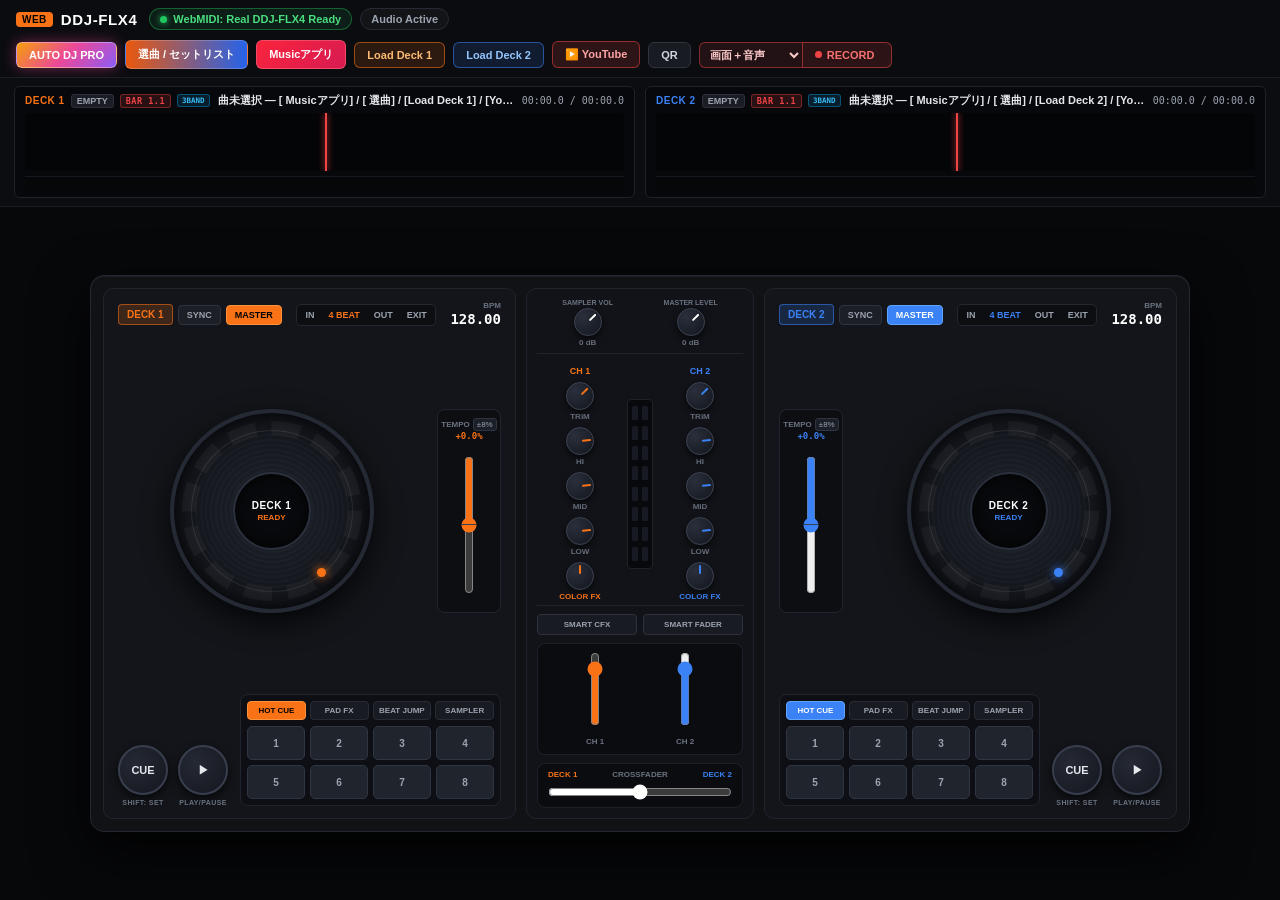
==== commit bd63b024: "Add direct PC Music folder scanning, iPhone audio picker, and robust multi-strategy Apple/YouTube se" ====
--- a/index.html
+++ b/index.html
@@ -14,7 +14,8 @@
 </head>
 <body>
  <!-- File Inputs for Deck 1, Deck 2 & Auto DJ Playlist (iOS Safari Audio Optimized) -->
- <input type="file" id="directFileDeck1" accept="audio/*,.mp3,.m4a,.wav,.aac,.flac,.aiff,.aif,.ogg" style="position:fixed;left:-9999px;top:-9999px;opacity:0.01;width:1px;height:1px;" />
+ <input type="file" id="inputLocalMusicFolder" webkitdirectory directory multiple style="position:fixed;left:-9999px;top:-9999px;opacity:0.01;width:1px;height:1px;" />
+  <input type="file" id="directFileDeck1" accept="audio/*,.mp3,.m4a,.wav,.aac,.flac,.aiff,.aif,.ogg" style="position:fixed;left:-9999px;top:-9999px;opacity:0.01;width:1px;height:1px;" />
  <input type="file" id="directFileDeck2" accept="audio/*,.mp3,.m4a,.wav,.aac,.flac,.aiff,.aif,.ogg" style="position:fixed;left:-9999px;top:-9999px;opacity:0.01;width:1px;height:1px;" />
  <input type="file" id="autoDjFileInput" multiple accept="audio/*,.mp3,.m4a,.wav,.aac,.flac,.aiff,.aif,.ogg" style="position:fixed;left:-9999px;top:-9999px;opacity:0.01;width:1px;height:1px;" />
 
@@ -724,7 +725,18 @@
 
  <!-- TAB 1: SYNCED iTUNES / MUSIC LIBRARY -->
  <div class="music-pane" id="musicPane_local">
- <div class="music-filter-bar">
+       <div style="display:flex;gap:8px;flex-wrap:wrap;margin-bottom:10px;">
+        <button class="hdr-btn btn-demo-gradient" id="btnPickLocalMusicFolder" style="padding:6px 14px;font-size:12px;font-weight:700;">
+          PC内のMusic / iTunesフォルダを選択して一括読込
+        </button>
+        <button class="hdr-btn btn-autodj-pro" id="btnPickIphoneAudioFilesLocal" style="padding:6px 14px;font-size:12px;font-weight:700;">
+          iPhone内の音源ファイルを選択（ファイル / iCloud）
+        </button>
+        <a href="http://127.0.0.1:8090" target="_blank" class="hdr-btn btn-load-d2" id="linkLocalServerOpen" style="padding:6px 12px;font-size:11px;text-decoration:none;display:inline-flex;align-items:center;">
+          ローカルPCサーバー (127.0.0.1:8090) で開く
+        </a>
+      </div>
+      <div class="music-filter-bar">
  <input type="text" id="inputMusicLocalSearch" placeholder=" 曲名・アーティスト名・アルバム名で検索 (iPhone同期 / iTunesライブラリ)..." />
  <select id="selectMusicLocalArtist">
  <option value="">すべてのアーティスト</option>
@@ -832,6 +844,6 @@
  </div>
 
  <script src="audio_engine.js?v=20261107a"></script>
- <script src="ui_controller.js?v=20261107c"></script>
+ <script src="ui_controller.js?v=20261107e"></script>
 </body>
 </html>
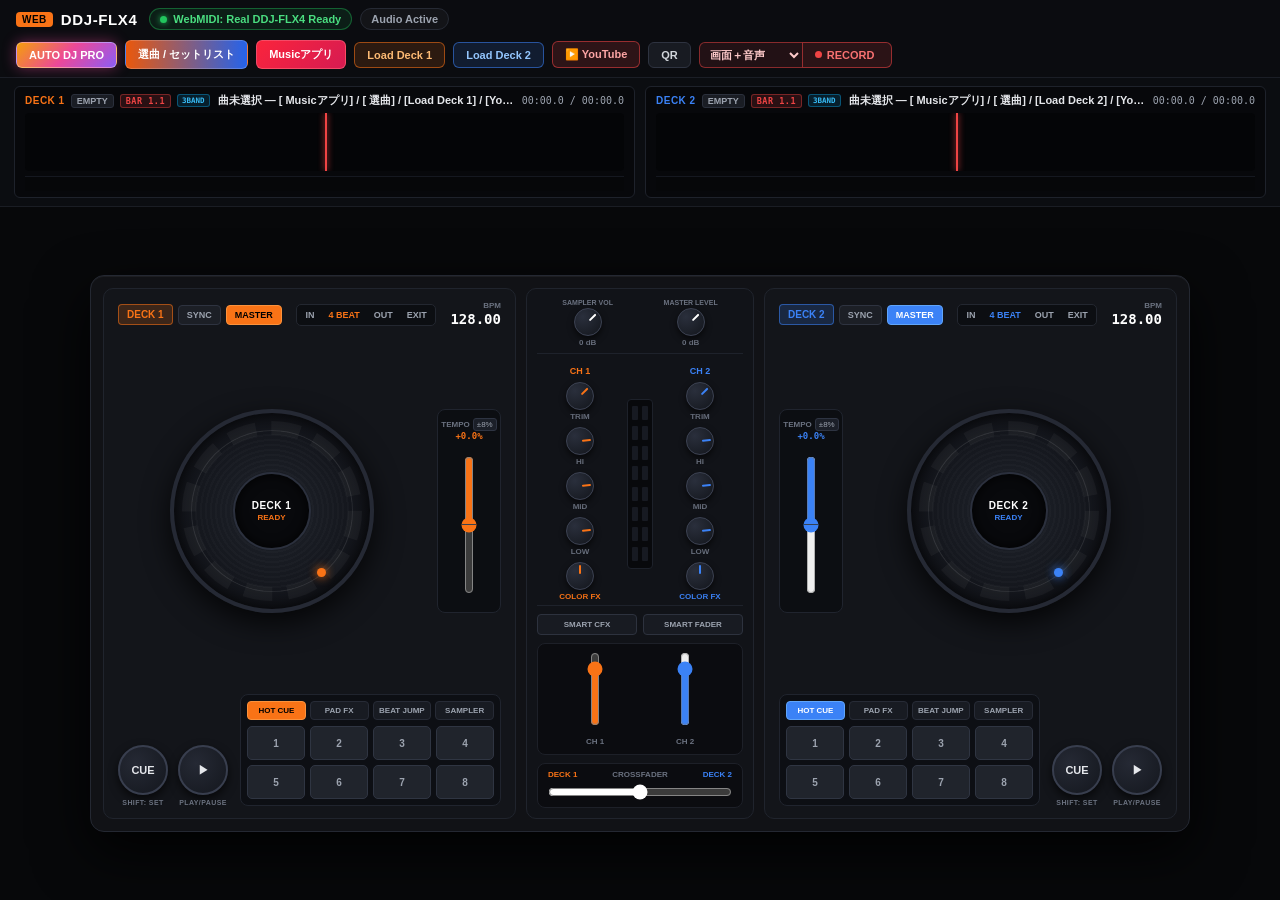
==== commit 97981fb1: "Configure live Cloudflare Tunnel URL and Wi-Fi LAN IP (192.168.68.58)" ====
--- a/index.html
+++ b/index.html
@@ -732,7 +732,7 @@
         <button class="hdr-btn btn-autodj-pro" id="btnPickIphoneAudioFilesLocal" style="padding:6px 14px;font-size:12px;font-weight:700;">
           iPhone内の音源ファイルを選択（ファイル / iCloud）
         </button>
-        <a href="http://127.0.0.1:8090" target="_blank" class="hdr-btn btn-load-d2" id="linkLocalServerOpen" style="padding:6px 12px;font-size:11px;text-decoration:none;display:inline-flex;align-items:center;">
+        <a href="http://192.168.68.58:8090" target="_blank" class="hdr-btn btn-load-d2" id="linkLocalServerOpen" style="padding:6px 12px;font-size:11px;text-decoration:none;display:inline-flex;align-items:center;">
           ローカルPCサーバー (127.0.0.1:8090) で開く
         </a>
       </div>
@@ -844,6 +844,6 @@
  </div>
 
  <script src="audio_engine.js?v=20261107a"></script>
- <script src="ui_controller.js?v=20261107e"></script>
+ <script src="ui_controller.js?v=20261107f"></script>
 </body>
 </html>
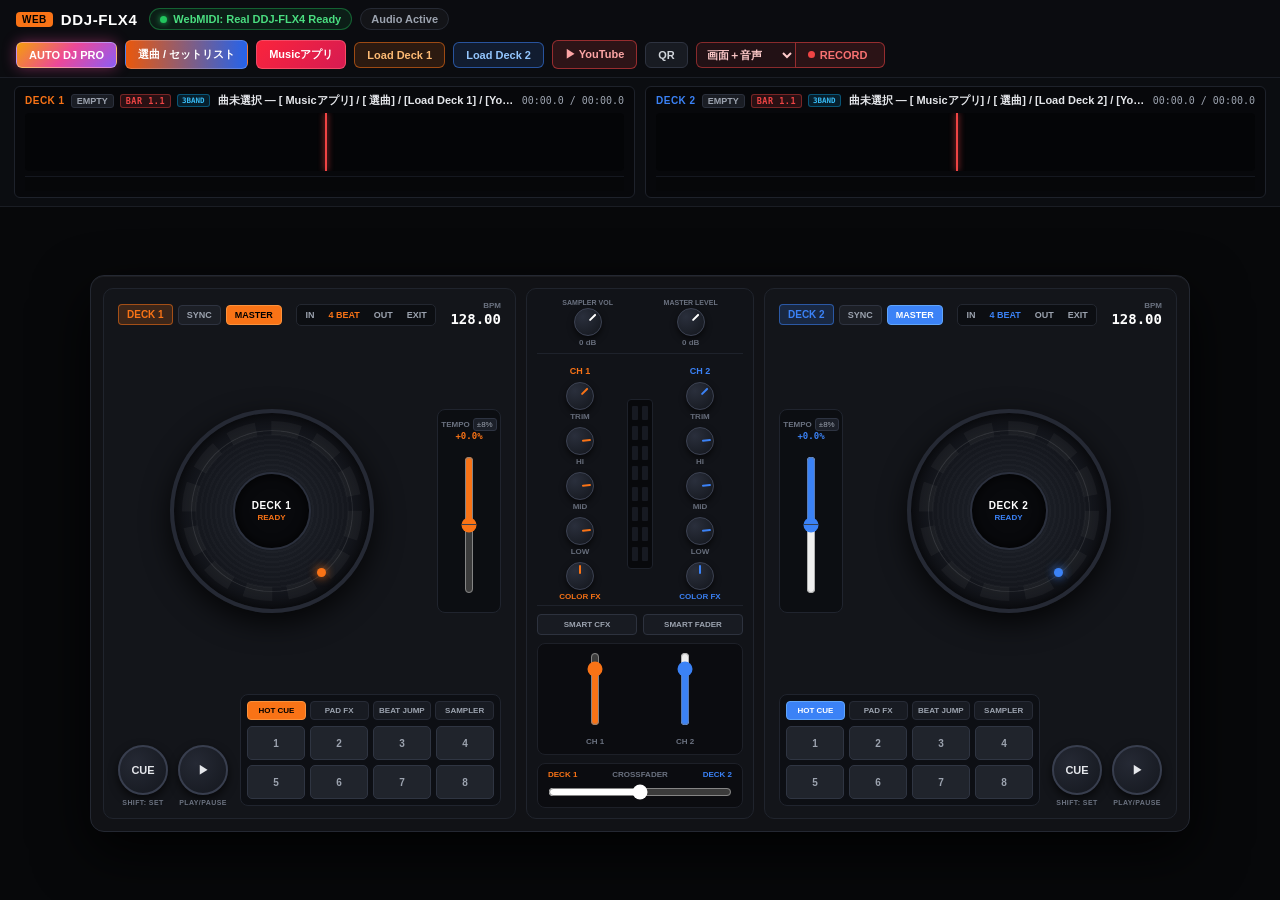
==== commit 0d922060: "Fix-audio-loading-and-decoding-errors-on-iPhone" ====
--- a/index.html
+++ b/index.html
@@ -49,7 +49,7 @@
  Load Deck 2
  </button>
  <button id="btnOpenYoutubeModal" class="hdr-btn btn-yt" title="YouTube / YouTube Music から検索またはURLで追加">
- ▶️ YouTube
+ ▶ YouTube
  </button>
  <button id="btnOpenQrModal" class="hdr-btn btn-qr" title="iPhone・iPad・スマホで開くQRコード">
  QR
@@ -57,7 +57,7 @@
  <div class="rec-control-group" title="録画・録音モード切替（デフォルト: 画面＋音声録画）">
  <select id="selectRecMode" class="rec-mode-select" aria-label="録画モード">
  <option value="screen" selected> 画面＋音声</option>
- <option value="display">️ タブ全体録画</option>
+ <option value="display"> タブ全体録画</option>
  <option value="audio"> 音声のみ</option>
  </select>
  <button id="btnRecMix" class="hdr-btn btn-record" title="DJ画面＋高音質ミックス音声を録画・保存">
@@ -94,10 +94,10 @@
  <select id="selectAutoDjStyleLive" class="autodj-mini-select" title="パフォーマンススタイル切替">
  <option value="allstar" selected> PRO ALL-STAR (Guetta × MITOMI TOKOTO × Nicky)</option>
  <option value="guetta"> David Guetta @ Tomorrowland 2026 (Future Rave・Echoスラム)</option>
- <option value="tokoto">🪩 MITOMI TOKOTO @ ageHa (縦フェーダーカット＆Filter-Echo)</option>
+ <option value="tokoto"> MITOMI TOKOTO @ ageHa (縦フェーダーカット＆Filter-Echo)</option>
  <option value="nicky"> Nicky Romero @ Tomorrowland 2019 (Bootleg＆ループロール)</option>
  <option value="festival"> FESTIVAL HYPE (ビルドアップ＆ドロップ)</option>
- <option value="club">️ CLUB BASS-SWAP (原曲重視・EQミックス)</option>
+ <option value="club"> CLUB BASS-SWAP (原曲重視・EQミックス)</option>
  <option value="scratch"> TURNTABLIST (スクラッチ＆ホットキュー)</option>
  <option value="smooth"> SMOOTH LOUNGE (ロングブレンド)</option>
  </select>
@@ -477,7 +477,7 @@
  <div class="modal-backdrop hidden" id="youtubeModal">
  <div class="modal-card wide-modal">
  <div class="modal-header">
- <h2>▶️ YouTube / YouTube Music 音源抽出 & 選曲ライブラリ</h2>
+ <h2>▶ YouTube / YouTube Music 音源抽出 & 選曲ライブラリ</h2>
  <button class="modal-close" id="btnCloseYoutubeModal"></button>
  </div>
  <div class="modal-body">
@@ -505,7 +505,7 @@
 
  <div style="display:flex;justify-content:space-between;align-items:center;margin:14px 0 8px;">
  <h3 style="margin:0;font-size:13px;color:#9ca3af;"> 保存済みトラック履歴（自由に選んでデッキやAuto DJへ追加できます）</h3>
- <button class="hdr-btn btn-record" id="btnClearLibModal" style="padding:3px 8px;font-size:10px;">️ 保存履歴をすべて削除</button>
+ <button class="hdr-btn btn-record" id="btnClearLibModal" style="padding:3px 8px;font-size:10px;"> 保存履歴をすべて削除</button>
  </div>
  <div class="lib-table-wrap">
  <table class="lib-table">
@@ -575,7 +575,7 @@
  PC・iPhoneファイルから曲を選択 (複数可)
  </button>
  <button class="hdr-btn btn-yt" id="btnAutoDjOpenYt">
- ▶️ YouTube / YT Music から検索・追加
+ ▶ YouTube / YT Music から検索・追加
  </button>
  </div>
  </div>
@@ -681,7 +681,7 @@
  <span> 保存済みダウンロード曲から選んで追加（クリックでセットリストに追加）</span>
  <div style="display:flex;gap:8px;align-items:center;">
  <button class="hdr-btn btn-load-d1" id="btnAddAllSavedToQueue" style="padding:2px 8px;font-size:10px;"> 全曲をセットリストへ追加</button>
- <button class="hdr-btn btn-record" id="btnClearSavedLibrary" style="padding:2px 8px;font-size:10px;">️ 保存履歴を全削除</button>
+ <button class="hdr-btn btn-record" id="btnClearSavedLibrary" style="padding:2px 8px;font-size:10px;"> 保存履歴を全削除</button>
  </div>
  </div>
  <div class="lib-table-wrap" style="max-height:135px;">
@@ -693,7 +693,7 @@
 
  <div class="autodj-modal-footer" style="display:flex;gap:10px;flex-wrap:wrap;justify-content:center;">
  <button class="hdr-btn btn-qr" id="btnUseManualMode" style="padding:11px 18px;font-size:13px;font-weight:800;">
- ️ 手動DJモードでプレイ（自分でミックス）
+  手動DJモードでプレイ（自分でミックス）
  </button>
  <button class="hdr-btn btn-autodj-start-giant" id="btnStartAutoDjNow">
  選んだセットリストで AUTO DJ PRO パフォーマンス開始！
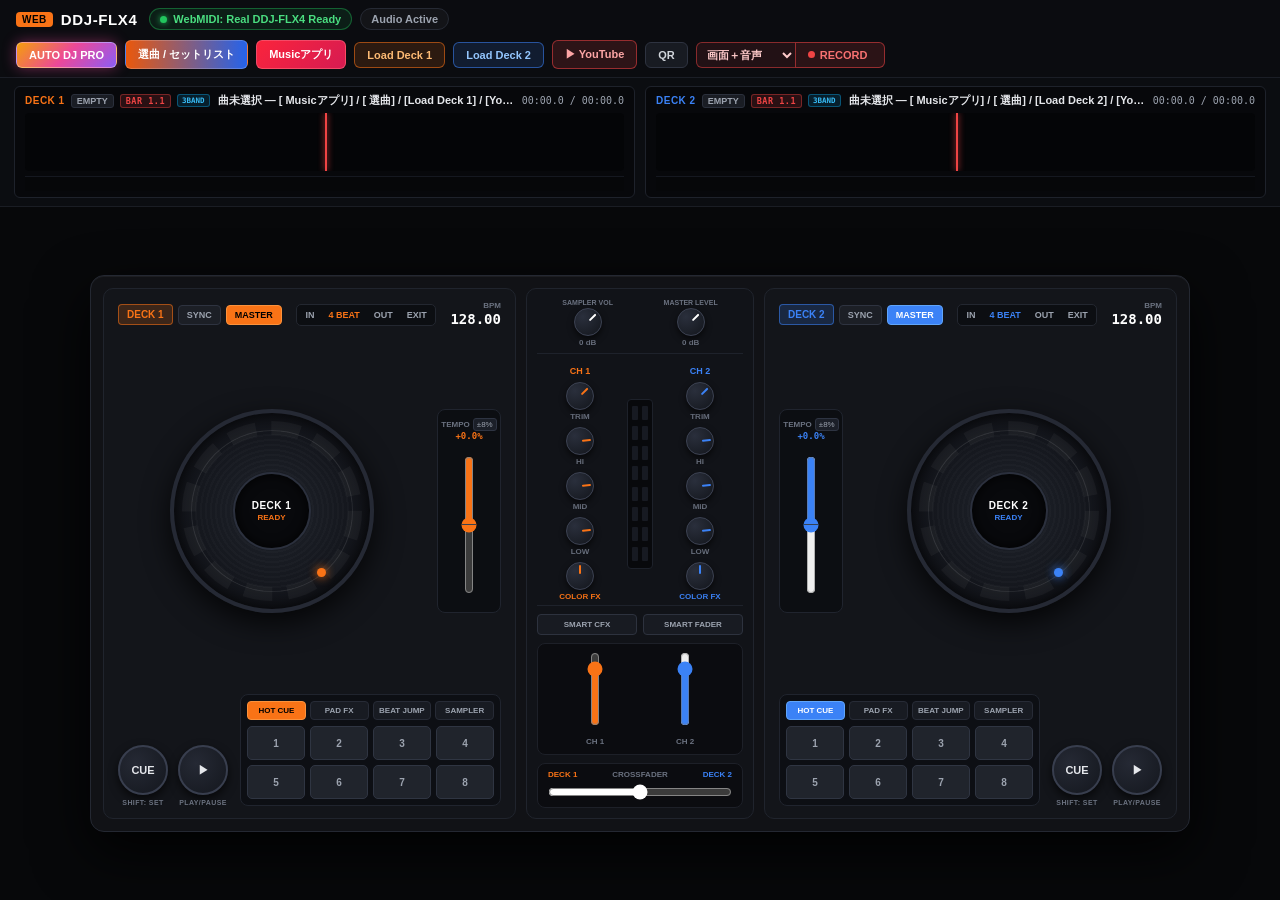
==== commit 192bea0c: "Fix-withSafeDecodeUrl-scope-and-CORS-options-preflight" ====
--- a/index.html
+++ b/index.html
@@ -843,7 +843,7 @@
  </div>
  </div>
 
- <script src="audio_engine.js?v=20261107a"></script>
- <script src="ui_controller.js?v=20261107f"></script>
+ <script src="audio_engine.js?v=20261107b"></script>
+ <script src="ui_controller.js?v=20261107g"></script>
 </body>
 </html>
